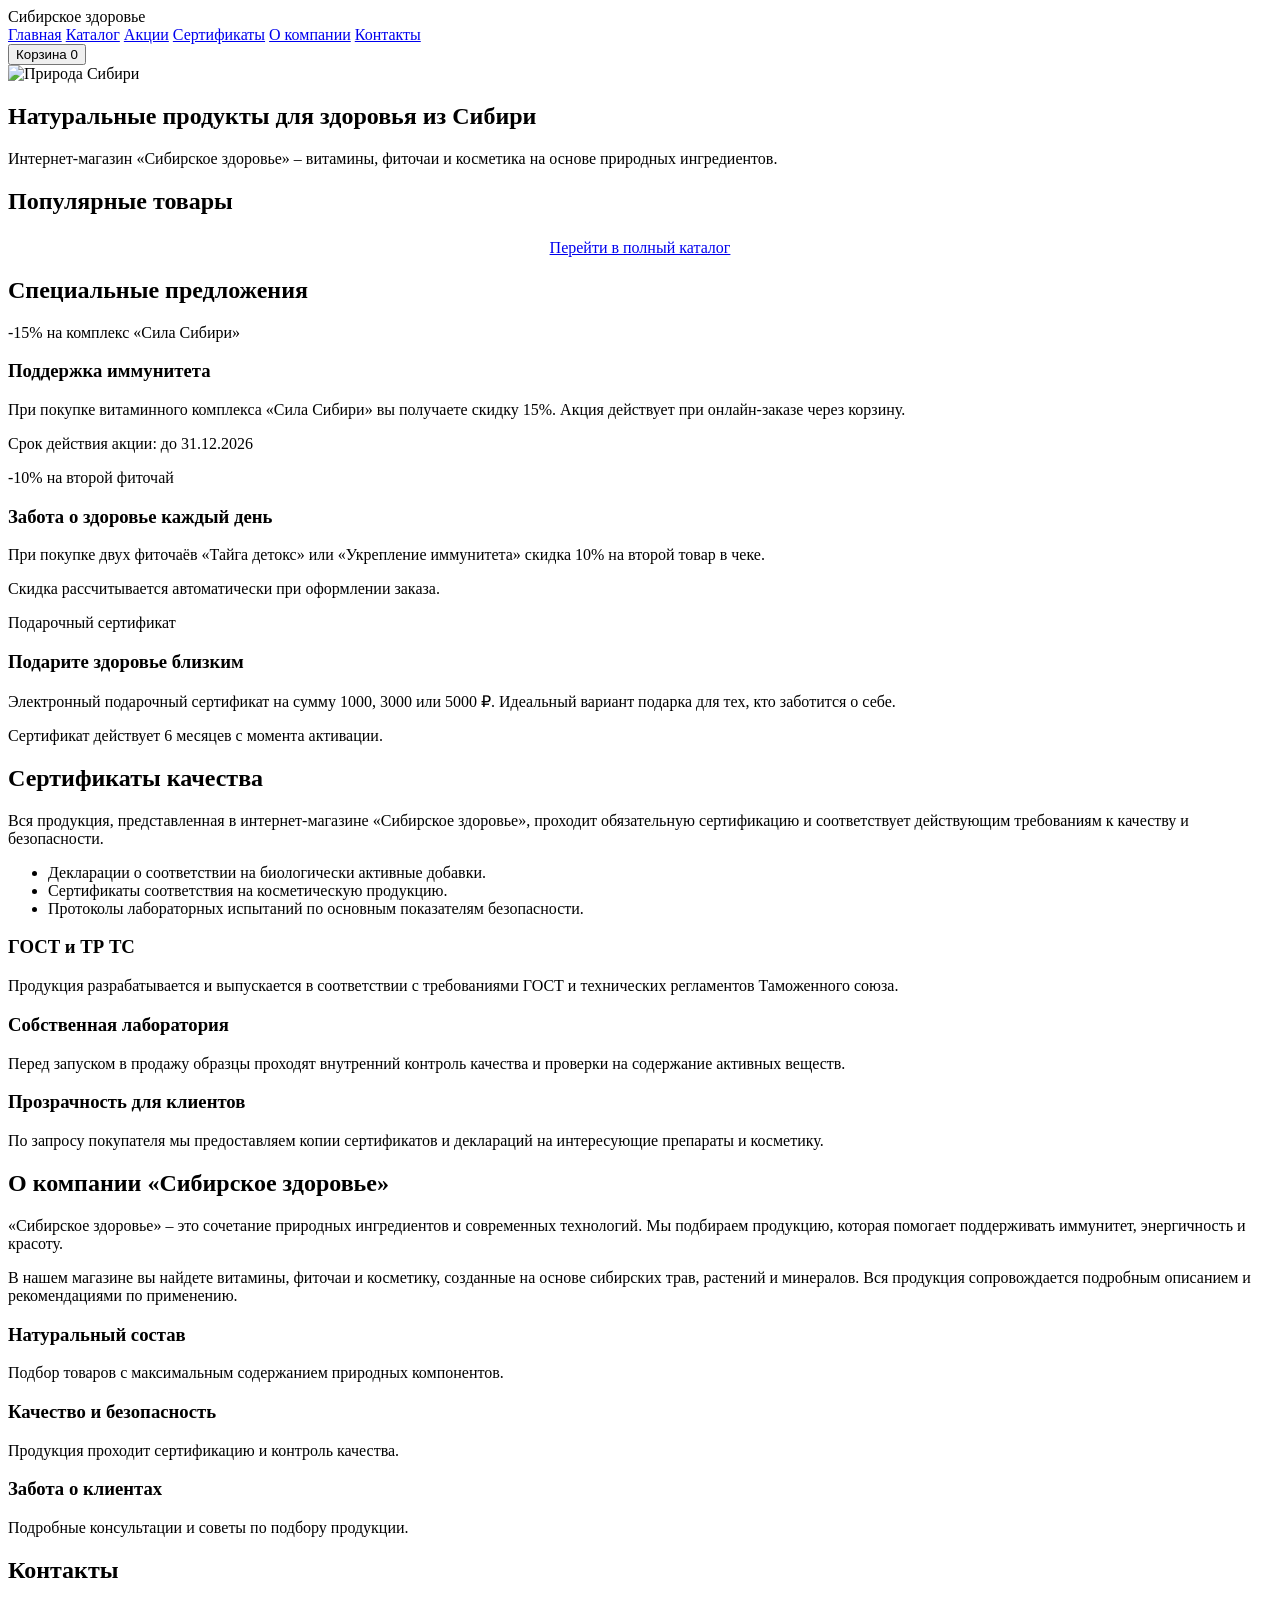
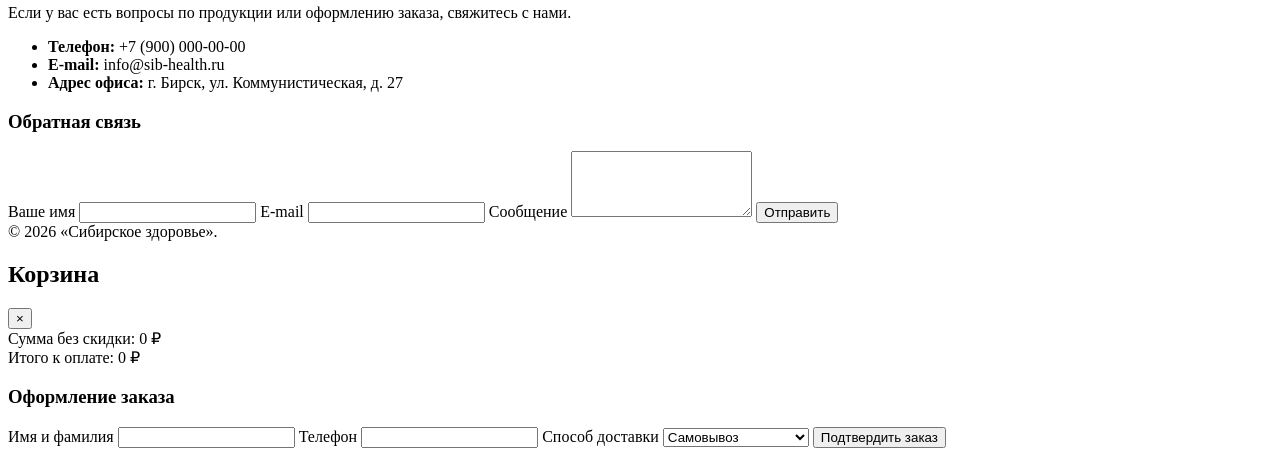
==== index.html @ b5fc3dd3 "Create index.html" ====
<!DOCTYPE html>
<html lang="ru">
<head>
  <meta charset="UTF-8" />
  <meta name="viewport" content="width=device-width, initial-scale=1.0" />
  <title>Сибирское здоровье – интернет‑магазин</title>
  <link rel="stylesheet" href="styles.css" />
</head>

<body>
  <header class="header">
    <div class="container header__inner">
      <div class="logo">
        <span class="logo__accent">Сибирское</span> здоровье
      </div>
      <nav class="nav">
        <a href="#hero" class="nav__link">Главная</a>
        <a href="catalog.html" class="nav__link">Каталог</a>
        <a href="#promos" class="nav__link">Акции</a>
        <a href="certificates.html" class="nav__link">Сертификаты</a>
        <a href="#about" class="nav__link">О компании</a>
        <a href="#contacts" class="nav__link">Контакты</a>
      </nav>
      <button class="cart-button" id="cartButton">
        Корзина
        <span class="cart-button__count" id="cartCount">0</span>
      </button>
    </div>
  </header>

  <main>
    <section class="hero" id="hero">
  <div class="container">
    <div class="hero__banner" aria-hidden="true">
      <img src="img/banner.jpg" alt="Природа Сибири" class="hero__banner-img">
    </div>
    
    <div class="hero__inner">
      <div class="hero__content">
        <h1>Натуральные продукты для здоровья из Сибири</h1>
        <p>
          Интернет‑магазин «Сибирское здоровье» – витамины, фиточаи и косметика на основе природных ингредиентов.
        </p>
      </div>
    </div>
  </div>
</section>

    <section class="catalog" id="catalog">
    <div class="container">
        <div class="section-header">
            <h2>Популярные товары</h2>
        </div>
        <div id="productList" class="catalog__grid">
        </div>
        <div style="text-align: center; margin-top: 24px;">
            <a href="catalog.html" class="btn btn--primary">Перейти в полный каталог</a>
        </div>
    </div>
</section>

    <section class="promos" id="promos">
      <div class="container">
        <div class="section-header">
          <h2>Специальные предложения</h2>
        </div>
        <div class="promos__grid">
          <article class="promo-card" data-promo="immunity">
            <div class="promo-card__label">-15% на комплекс «Сила Сибири»</div>
            <h3 class="promo-card__title">Поддержка иммунитета</h3>
            <p class="promo-card__text">
              При покупке витаминного комплекса «Сила Сибири» вы получаете скидку 15%.
              Акция действует при онлайн‑заказе через корзину.
            </p>
            <p class="promo-card__note">Срок действия акции: до 31.12.2026</p>
          </article>

          <article class="promo-card" data-promo="tea">
            <div class="promo-card__label">-10% на второй фиточай</div>
            <h3 class="promo-card__title">Забота о здоровье каждый день</h3>
            <p class="promo-card__text">
              При покупке двух фиточаёв «Тайга детокс» или «Укрепление иммунитета»
              скидка 10% на второй товар в чеке.
            </p>
            <p class="promo-card__note">Скидка рассчитывается автоматически при оформлении заказа.</p>
          </article>

          <article class="promo-card promo-card--accent" data-promo="gift">
            <div class="promo-card__label">Подарочный сертификат</div>
            <h3 class="promo-card__title">Подарите здоровье близким</h3>
            <p class="promo-card__text">
              Электронный подарочный сертификат на сумму 1000, 3000 или 5000 ₽.
              Идеальный вариант подарка для тех, кто заботится о себе.
            </p>
            <p class="promo-card__note">Сертификат действует 6 месяцев с момента активации.</p>
          </article>
        </div>
      </div>
    </section>

    <section class="certificates" id="certificates">
      <div class="container certificates__inner">
        <div>
          <h2>Сертификаты качества</h2>
          <p>
            Вся продукция, представленная в интернет‑магазине «Сибирское здоровье», проходит обязательную
            сертификацию и соответствует действующим требованиям к качеству и безопасности.
          </p>
          <ul class="certificates__list">
            <li>Декларации о соответствии на биологически активные добавки.</li>
            <li>Сертификаты соответствия на косметическую продукцию.</li>
            <li>Протоколы лабораторных испытаний по основным показателям безопасности.</li>
          </ul>
        </div>
        <div class="certificates__cards">
          <article class="certificate-card" data-certificate="gost">
            <h3>ГОСТ и ТР ТС</h3>
            <p>
              Продукция разрабатывается и выпускается в соответствии с требованиями ГОСТ
              и технических регламентов Таможенного союза.
            </p>
          </article>
          <article class="certificate-card" data-certificate="lab">
            <h3>Собственная лаборатория</h3>
            <p>
              Перед запуском в продажу образцы проходят внутренний контроль качества и проверки
              на содержание активных веществ.
            </p>
          </article>
          <article class="certificate-card" data-certificate="client">
            <h3>Прозрачность для клиентов</h3>
            <p>
              По запросу покупателя мы предоставляем копии сертификатов и деклараций
              на интересующие препараты и косметику.
            </p>
          </article>
        </div>
      </div>
    </section>

    <section class="about" id="about">
      <div class="container about__inner">
        <div class="about__text">
          <h2>О компании «Сибирское здоровье»</h2>
          <p>
            «Сибирское здоровье» – это сочетание природных ингредиентов и современных технологий.
            Мы подбираем продукцию, которая помогает поддерживать иммунитет, энергичность и красоту.
          </p>
          <p>
            В нашем магазине вы найдете витамины, фиточаи и косметику, созданные на основе сибирских трав,
            растений и минералов. Вся продукция сопровождается подробным описанием и рекомендациями по применению.
          </p>
        </div>
        <div class="about__highlights">
          <div class="highlight-card">
            <h3>Натуральный состав</h3>
            <p>Подбор товаров с максимальным содержанием природных компонентов.</p>
          </div>
          <div class="highlight-card">
            <h3>Качество и безопасность</h3>
            <p>Продукция проходит сертификацию и контроль качества.</p>
          </div>
          <div class="highlight-card">
            <h3>Забота о клиентах</h3>
            <p>Подробные консультации и советы по подбору продукции.</p>
          </div>
        </div>
      </div>
    </section>

    <section class="contacts" id="contacts">
      <div class="container contacts__inner">
        <div>
          <h2>Контакты</h2>
          <p>Если у вас есть вопросы по продукции или оформлению заказа, свяжитесь с нами.</p>
          <ul class="contacts__list">
            <li><strong>Телефон:</strong> +7 (900) 000‑00‑00</li>
            <li><strong>E‑mail:</strong> info@sib-health.ru</li>
            <li><strong>Адрес офиса:</strong> г. Бирск, ул. Коммунистическая, д. 27</li>
          </ul>
        </div>

        <form class="form" id="feedbackForm">
          <h3>Обратная связь</h3>
          <label class="form__field">
            <span>Ваше имя</span>
            <input type="text" name="name" class="input" required />
          </label>
          <label class="form__field">
            <span>E‑mail</span>
            <input type="email" name="email" class="input" required />
          </label>
          <label class="form__field">
            <span>Сообщение</span>
            <textarea name="message" class="textarea" rows="4" required></textarea>
          </label>
          <button type="submit" class="btn btn--secondary">Отправить</button>
          <p class="form__success" id="feedbackSuccess" hidden>
            Спасибо! Ваше сообщение отправлено.
          </p>
        </form>
      </div>
    </section>
  </main>

  <footer class="footer">
    <div class="container footer__inner">
      <span>© 2026 «Сибирское здоровье».</span>
    </div>
  </footer>

  <div class="cart" id="cartPanel" aria-hidden="true">
    <div class="cart__overlay" id="cartOverlay"></div>
    <div class="cart__content">
      <div class="cart__header">
        <h2>Корзина</h2>
        <button class="cart__close" id="cartClose" aria-label="Закрыть корзину">×</button>
      </div>
      <div class="cart__items" id="cartItems">
        <!-- Товары в корзине -->
      </div>
      <div class="cart__summary">
        <div class="cart__row">
          <span>Сумма без скидки:</span>
          <span id="cartSubtotal">0 ₽</span>
        </div>
        <div class="cart__row cart__row--discount" id="cartDiscountRow" hidden>
          <span>Скидка по акциям:</span>
          <span id="cartDiscount">‑0 ₽</span>
        </div>
        <div class="cart__row cart__row--total">
          <span>Итого к оплате:</span>
          <span id="cartTotal">0 ₽</span>
        </div>
        <form class="form cart__form" id="orderForm">
          <h3>Оформление заказа</h3>
          <label class="form__field">
            <span>Имя и фамилия</span>
            <input type="text" name="fullname" class="input" required />
          </label>
          <label class="form__field">
            <span>Телефон</span>
            <input type="tel" name="phone" class="input" required />
          </label>
          <label class="form__field">
            <span>Способ доставки</span>
            <select name="delivery" class="select" required>
              <option value="pickup">Самовывоз</option>
              <option value="courier">Курьер по городу</option>
              <option value="post">Доставка по России</option>
            </select>
          </label>
          <button type="submit" class="btn btn--primary btn--full">Подтвердить заказ</button>
          <p class="form__success" id="orderSuccess" hidden>
            Заказ успешно оформлен. Спасибо!
          </p>
        </form>
      </div>
    </div>
  </div>

  <script src="script.js"></script>
</body>
</html>
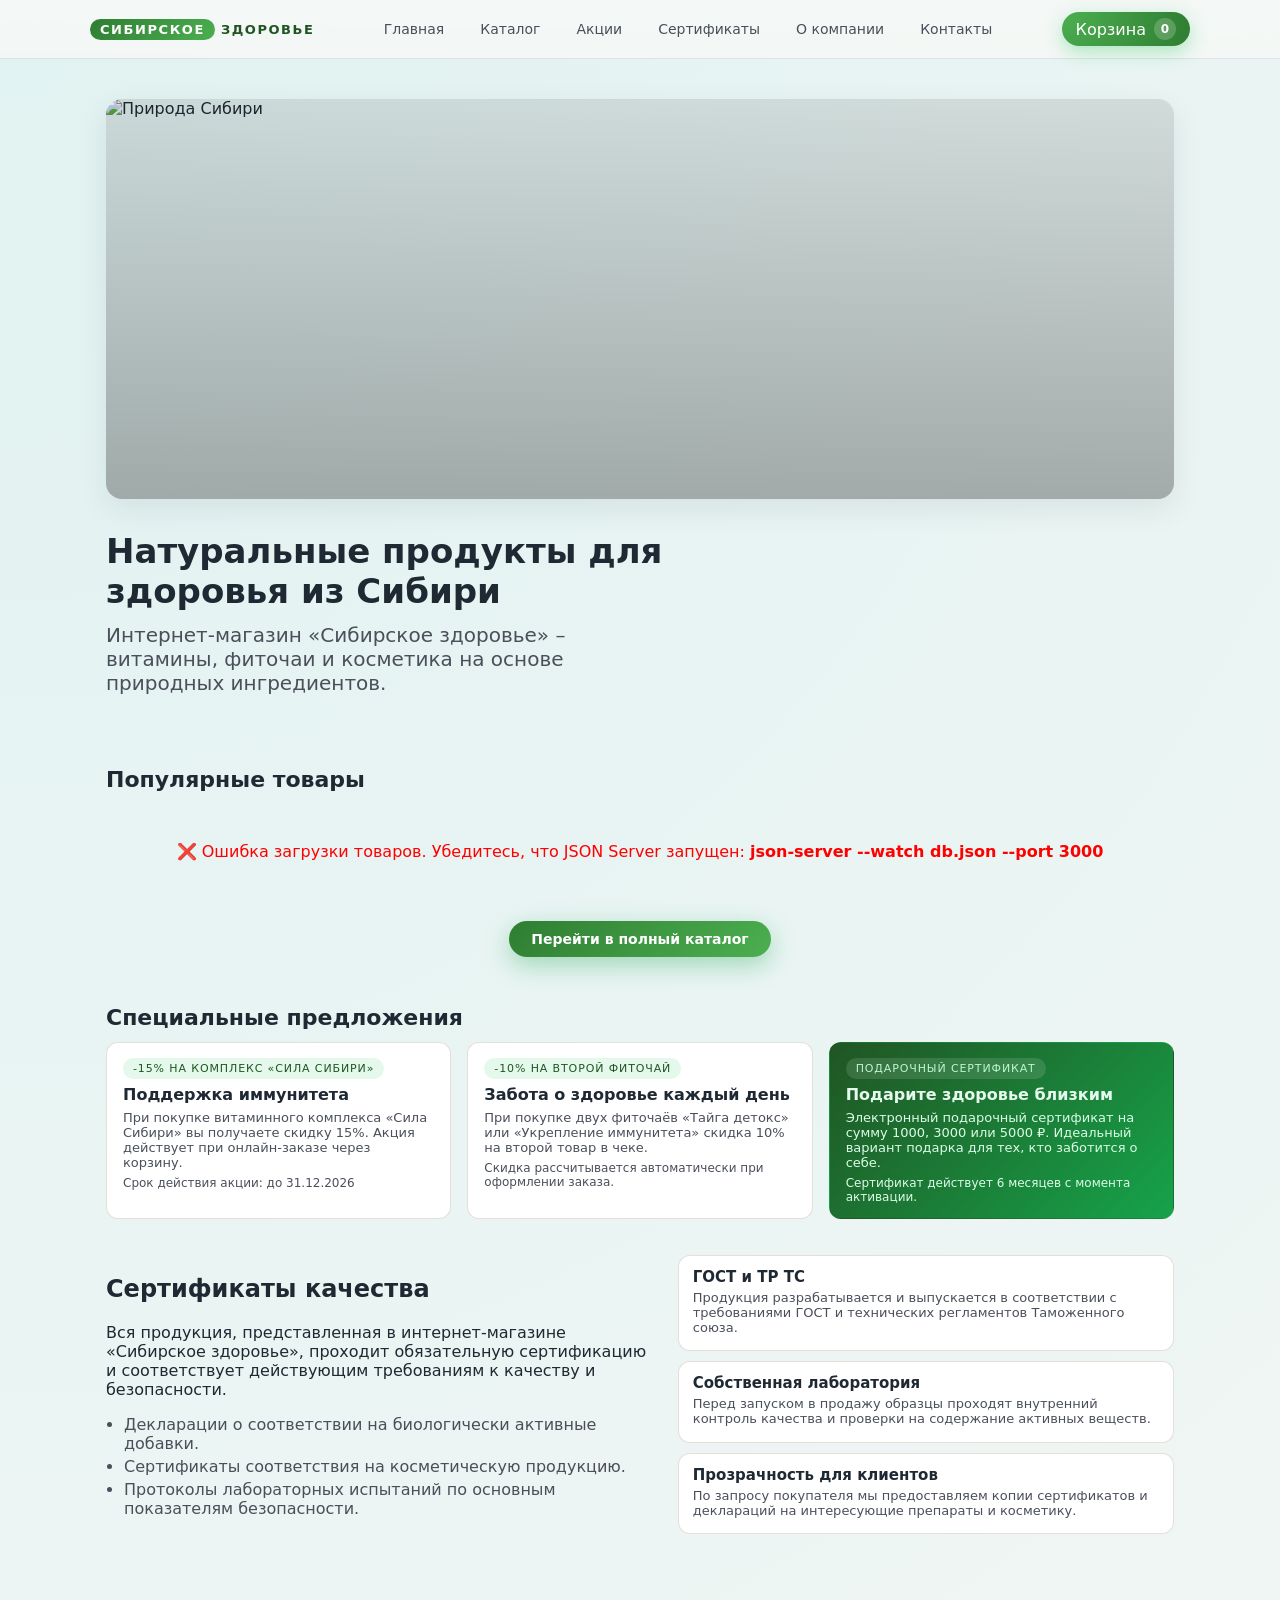
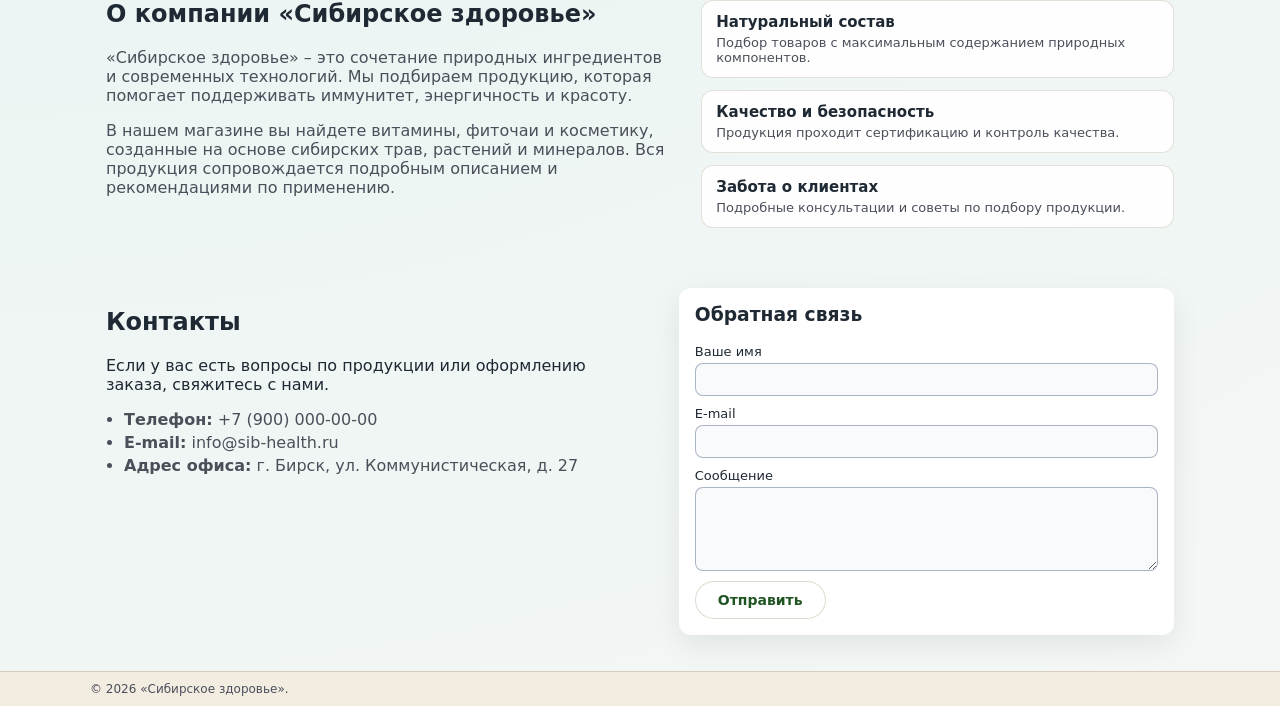
==== commit 9ed342b0: "Add files via upload" ====
--- a/index.html
+++ b/index.html
@@ -1,264 +1,264 @@
-<!DOCTYPE html>
-<html lang="ru">
-<head>
-  <meta charset="UTF-8" />
-  <meta name="viewport" content="width=device-width, initial-scale=1.0" />
-  <title>Сибирское здоровье – интернет‑магазин</title>
-  <link rel="stylesheet" href="styles.css" />
-</head>
-
-<body>
-  <header class="header">
-    <div class="container header__inner">
-      <div class="logo">
-        <span class="logo__accent">Сибирское</span> здоровье
-      </div>
-      <nav class="nav">
-        <a href="#hero" class="nav__link">Главная</a>
-        <a href="catalog.html" class="nav__link">Каталог</a>
-        <a href="#promos" class="nav__link">Акции</a>
-        <a href="certificates.html" class="nav__link">Сертификаты</a>
-        <a href="#about" class="nav__link">О компании</a>
-        <a href="#contacts" class="nav__link">Контакты</a>
-      </nav>
-      <button class="cart-button" id="cartButton">
-        Корзина
-        <span class="cart-button__count" id="cartCount">0</span>
-      </button>
-    </div>
-  </header>
-
-  <main>
-    <section class="hero" id="hero">
-  <div class="container">
-    <div class="hero__banner" aria-hidden="true">
-      <img src="img/banner.jpg" alt="Природа Сибири" class="hero__banner-img">
-    </div>
-    
-    <div class="hero__inner">
-      <div class="hero__content">
-        <h1>Натуральные продукты для здоровья из Сибири</h1>
-        <p>
-          Интернет‑магазин «Сибирское здоровье» – витамины, фиточаи и косметика на основе природных ингредиентов.
-        </p>
-      </div>
-    </div>
-  </div>
-</section>
-
-    <section class="catalog" id="catalog">
-    <div class="container">
-        <div class="section-header">
-            <h2>Популярные товары</h2>
-        </div>
-        <div id="productList" class="catalog__grid">
-        </div>
-        <div style="text-align: center; margin-top: 24px;">
-            <a href="catalog.html" class="btn btn--primary">Перейти в полный каталог</a>
-        </div>
-    </div>
-</section>
-
-    <section class="promos" id="promos">
-      <div class="container">
-        <div class="section-header">
-          <h2>Специальные предложения</h2>
-        </div>
-        <div class="promos__grid">
-          <article class="promo-card" data-promo="immunity">
-            <div class="promo-card__label">-15% на комплекс «Сила Сибири»</div>
-            <h3 class="promo-card__title">Поддержка иммунитета</h3>
-            <p class="promo-card__text">
-              При покупке витаминного комплекса «Сила Сибири» вы получаете скидку 15%.
-              Акция действует при онлайн‑заказе через корзину.
-            </p>
-            <p class="promo-card__note">Срок действия акции: до 31.12.2026</p>
-          </article>
-
-          <article class="promo-card" data-promo="tea">
-            <div class="promo-card__label">-10% на второй фиточай</div>
-            <h3 class="promo-card__title">Забота о здоровье каждый день</h3>
-            <p class="promo-card__text">
-              При покупке двух фиточаёв «Тайга детокс» или «Укрепление иммунитета»
-              скидка 10% на второй товар в чеке.
-            </p>
-            <p class="promo-card__note">Скидка рассчитывается автоматически при оформлении заказа.</p>
-          </article>
-
-          <article class="promo-card promo-card--accent" data-promo="gift">
-            <div class="promo-card__label">Подарочный сертификат</div>
-            <h3 class="promo-card__title">Подарите здоровье близким</h3>
-            <p class="promo-card__text">
-              Электронный подарочный сертификат на сумму 1000, 3000 или 5000 ₽.
-              Идеальный вариант подарка для тех, кто заботится о себе.
-            </p>
-            <p class="promo-card__note">Сертификат действует 6 месяцев с момента активации.</p>
-          </article>
-        </div>
-      </div>
-    </section>
-
-    <section class="certificates" id="certificates">
-      <div class="container certificates__inner">
-        <div>
-          <h2>Сертификаты качества</h2>
-          <p>
-            Вся продукция, представленная в интернет‑магазине «Сибирское здоровье», проходит обязательную
-            сертификацию и соответствует действующим требованиям к качеству и безопасности.
-          </p>
-          <ul class="certificates__list">
-            <li>Декларации о соответствии на биологически активные добавки.</li>
-            <li>Сертификаты соответствия на косметическую продукцию.</li>
-            <li>Протоколы лабораторных испытаний по основным показателям безопасности.</li>
-          </ul>
-        </div>
-        <div class="certificates__cards">
-          <article class="certificate-card" data-certificate="gost">
-            <h3>ГОСТ и ТР ТС</h3>
-            <p>
-              Продукция разрабатывается и выпускается в соответствии с требованиями ГОСТ
-              и технических регламентов Таможенного союза.
-            </p>
-          </article>
-          <article class="certificate-card" data-certificate="lab">
-            <h3>Собственная лаборатория</h3>
-            <p>
-              Перед запуском в продажу образцы проходят внутренний контроль качества и проверки
-              на содержание активных веществ.
-            </p>
-          </article>
-          <article class="certificate-card" data-certificate="client">
-            <h3>Прозрачность для клиентов</h3>
-            <p>
-              По запросу покупателя мы предоставляем копии сертификатов и деклараций
-              на интересующие препараты и косметику.
-            </p>
-          </article>
-        </div>
-      </div>
-    </section>
-
-    <section class="about" id="about">
-      <div class="container about__inner">
-        <div class="about__text">
-          <h2>О компании «Сибирское здоровье»</h2>
-          <p>
-            «Сибирское здоровье» – это сочетание природных ингредиентов и современных технологий.
-            Мы подбираем продукцию, которая помогает поддерживать иммунитет, энергичность и красоту.
-          </p>
-          <p>
-            В нашем магазине вы найдете витамины, фиточаи и косметику, созданные на основе сибирских трав,
-            растений и минералов. Вся продукция сопровождается подробным описанием и рекомендациями по применению.
-          </p>
-        </div>
-        <div class="about__highlights">
-          <div class="highlight-card">
-            <h3>Натуральный состав</h3>
-            <p>Подбор товаров с максимальным содержанием природных компонентов.</p>
-          </div>
-          <div class="highlight-card">
-            <h3>Качество и безопасность</h3>
-            <p>Продукция проходит сертификацию и контроль качества.</p>
-          </div>
-          <div class="highlight-card">
-            <h3>Забота о клиентах</h3>
-            <p>Подробные консультации и советы по подбору продукции.</p>
-          </div>
-        </div>
-      </div>
-    </section>
-
-    <section class="contacts" id="contacts">
-      <div class="container contacts__inner">
-        <div>
-          <h2>Контакты</h2>
-          <p>Если у вас есть вопросы по продукции или оформлению заказа, свяжитесь с нами.</p>
-          <ul class="contacts__list">
-            <li><strong>Телефон:</strong> +7 (900) 000‑00‑00</li>
-            <li><strong>E‑mail:</strong> info@sib-health.ru</li>
-            <li><strong>Адрес офиса:</strong> г. Бирск, ул. Коммунистическая, д. 27</li>
-          </ul>
-        </div>
-
-        <form class="form" id="feedbackForm">
-          <h3>Обратная связь</h3>
-          <label class="form__field">
-            <span>Ваше имя</span>
-            <input type="text" name="name" class="input" required />
-          </label>
-          <label class="form__field">
-            <span>E‑mail</span>
-            <input type="email" name="email" class="input" required />
-          </label>
-          <label class="form__field">
-            <span>Сообщение</span>
-            <textarea name="message" class="textarea" rows="4" required></textarea>
-          </label>
-          <button type="submit" class="btn btn--secondary">Отправить</button>
-          <p class="form__success" id="feedbackSuccess" hidden>
-            Спасибо! Ваше сообщение отправлено.
-          </p>
-        </form>
-      </div>
-    </section>
-  </main>
-
-  <footer class="footer">
-    <div class="container footer__inner">
-      <span>© 2026 «Сибирское здоровье».</span>
-    </div>
-  </footer>
-
-  <div class="cart" id="cartPanel" aria-hidden="true">
-    <div class="cart__overlay" id="cartOverlay"></div>
-    <div class="cart__content">
-      <div class="cart__header">
-        <h2>Корзина</h2>
-        <button class="cart__close" id="cartClose" aria-label="Закрыть корзину">×</button>
-      </div>
-      <div class="cart__items" id="cartItems">
-        <!-- Товары в корзине -->
-      </div>
-      <div class="cart__summary">
-        <div class="cart__row">
-          <span>Сумма без скидки:</span>
-          <span id="cartSubtotal">0 ₽</span>
-        </div>
-        <div class="cart__row cart__row--discount" id="cartDiscountRow" hidden>
-          <span>Скидка по акциям:</span>
-          <span id="cartDiscount">‑0 ₽</span>
-        </div>
-        <div class="cart__row cart__row--total">
-          <span>Итого к оплате:</span>
-          <span id="cartTotal">0 ₽</span>
-        </div>
-        <form class="form cart__form" id="orderForm">
-          <h3>Оформление заказа</h3>
-          <label class="form__field">
-            <span>Имя и фамилия</span>
-            <input type="text" name="fullname" class="input" required />
-          </label>
-          <label class="form__field">
-            <span>Телефон</span>
-            <input type="tel" name="phone" class="input" required />
-          </label>
-          <label class="form__field">
-            <span>Способ доставки</span>
-            <select name="delivery" class="select" required>
-              <option value="pickup">Самовывоз</option>
-              <option value="courier">Курьер по городу</option>
-              <option value="post">Доставка по России</option>
-            </select>
-          </label>
-          <button type="submit" class="btn btn--primary btn--full">Подтвердить заказ</button>
-          <p class="form__success" id="orderSuccess" hidden>
-            Заказ успешно оформлен. Спасибо!
-          </p>
-        </form>
-      </div>
-    </div>
-  </div>
-
-  <script src="script.js"></script>
-</body>
-</html>
+<!DOCTYPE html>
+<html lang="ru">
+<head>
+  <meta charset="UTF-8" />
+  <meta name="viewport" content="width=device-width, initial-scale=1.0" />
+  <title>Сибирское здоровье – интернет‑магазин</title>
+  <link rel="stylesheet" href="styles.css" />
+</head>
+
+<body>
+  <header class="header">
+    <div class="container header__inner">
+      <div class="logo">
+        <span class="logo__accent">Сибирское</span> здоровье
+      </div>
+      <nav class="nav">
+        <a href="#hero" class="nav__link">Главная</a>
+        <a href="catalog.html" class="nav__link">Каталог</a>
+        <a href="#promos" class="nav__link">Акции</a>
+        <a href="certificates.html" class="nav__link">Сертификаты</a>
+        <a href="#about" class="nav__link">О компании</a>
+        <a href="#contacts" class="nav__link">Контакты</a>
+      </nav>
+      <button class="cart-button" id="cartButton">
+        Корзина
+        <span class="cart-button__count" id="cartCount">0</span>
+      </button>
+    </div>
+  </header>
+
+  <main>
+    <section class="hero" id="hero">
+  <div class="container">
+    <div class="hero__banner" aria-hidden="true">
+      <img src="img/banner.jpg" alt="Природа Сибири" class="hero__banner-img">
+    </div>
+    
+    <div class="hero__inner">
+      <div class="hero__content">
+        <h1>Натуральные продукты для здоровья из Сибири</h1>
+        <p>
+          Интернет‑магазин «Сибирское здоровье» – витамины, фиточаи и косметика на основе природных ингредиентов.
+        </p>
+      </div>
+    </div>
+  </div>
+</section>
+
+    <section class="catalog" id="catalog">
+    <div class="container">
+        <div class="section-header">
+            <h2>Популярные товары</h2>
+        </div>
+        <div id="productList" class="catalog__grid">
+        </div>
+        <div style="text-align: center; margin-top: 24px;">
+            <a href="catalog.html" class="btn btn--primary">Перейти в полный каталог</a>
+        </div>
+    </div>
+</section>
+
+    <section class="promos" id="promos">
+      <div class="container">
+        <div class="section-header">
+          <h2>Специальные предложения</h2>
+        </div>
+        <div class="promos__grid">
+          <article class="promo-card" data-promo="immunity">
+            <div class="promo-card__label">-15% на комплекс «Сила Сибири»</div>
+            <h3 class="promo-card__title">Поддержка иммунитета</h3>
+            <p class="promo-card__text">
+              При покупке витаминного комплекса «Сила Сибири» вы получаете скидку 15%.
+              Акция действует при онлайн‑заказе через корзину.
+            </p>
+            <p class="promo-card__note">Срок действия акции: до 31.12.2026</p>
+          </article>
+
+          <article class="promo-card" data-promo="tea">
+            <div class="promo-card__label">-10% на второй фиточай</div>
+            <h3 class="promo-card__title">Забота о здоровье каждый день</h3>
+            <p class="promo-card__text">
+              При покупке двух фиточаёв «Тайга детокс» или «Укрепление иммунитета»
+              скидка 10% на второй товар в чеке.
+            </p>
+            <p class="promo-card__note">Скидка рассчитывается автоматически при оформлении заказа.</p>
+          </article>
+
+          <article class="promo-card promo-card--accent" data-promo="gift">
+            <div class="promo-card__label">Подарочный сертификат</div>
+            <h3 class="promo-card__title">Подарите здоровье близким</h3>
+            <p class="promo-card__text">
+              Электронный подарочный сертификат на сумму 1000, 3000 или 5000 ₽.
+              Идеальный вариант подарка для тех, кто заботится о себе.
+            </p>
+            <p class="promo-card__note">Сертификат действует 6 месяцев с момента активации.</p>
+          </article>
+        </div>
+      </div>
+    </section>
+
+    <section class="certificates" id="certificates">
+      <div class="container certificates__inner">
+        <div>
+          <h2>Сертификаты качества</h2>
+          <p>
+            Вся продукция, представленная в интернет‑магазине «Сибирское здоровье», проходит обязательную
+            сертификацию и соответствует действующим требованиям к качеству и безопасности.
+          </p>
+          <ul class="certificates__list">
+            <li>Декларации о соответствии на биологически активные добавки.</li>
+            <li>Сертификаты соответствия на косметическую продукцию.</li>
+            <li>Протоколы лабораторных испытаний по основным показателям безопасности.</li>
+          </ul>
+        </div>
+        <div class="certificates__cards">
+          <article class="certificate-card" data-certificate="gost">
+            <h3>ГОСТ и ТР ТС</h3>
+            <p>
+              Продукция разрабатывается и выпускается в соответствии с требованиями ГОСТ
+              и технических регламентов Таможенного союза.
+            </p>
+          </article>
+          <article class="certificate-card" data-certificate="lab">
+            <h3>Собственная лаборатория</h3>
+            <p>
+              Перед запуском в продажу образцы проходят внутренний контроль качества и проверки
+              на содержание активных веществ.
+            </p>
+          </article>
+          <article class="certificate-card" data-certificate="client">
+            <h3>Прозрачность для клиентов</h3>
+            <p>
+              По запросу покупателя мы предоставляем копии сертификатов и деклараций
+              на интересующие препараты и косметику.
+            </p>
+          </article>
+        </div>
+      </div>
+    </section>
+
+    <section class="about" id="about">
+      <div class="container about__inner">
+        <div class="about__text">
+          <h2>О компании «Сибирское здоровье»</h2>
+          <p>
+            «Сибирское здоровье» – это сочетание природных ингредиентов и современных технологий.
+            Мы подбираем продукцию, которая помогает поддерживать иммунитет, энергичность и красоту.
+          </p>
+          <p>
+            В нашем магазине вы найдете витамины, фиточаи и косметику, созданные на основе сибирских трав,
+            растений и минералов. Вся продукция сопровождается подробным описанием и рекомендациями по применению.
+          </p>
+        </div>
+        <div class="about__highlights">
+          <div class="highlight-card">
+            <h3>Натуральный состав</h3>
+            <p>Подбор товаров с максимальным содержанием природных компонентов.</p>
+          </div>
+          <div class="highlight-card">
+            <h3>Качество и безопасность</h3>
+            <p>Продукция проходит сертификацию и контроль качества.</p>
+          </div>
+          <div class="highlight-card">
+            <h3>Забота о клиентах</h3>
+            <p>Подробные консультации и советы по подбору продукции.</p>
+          </div>
+        </div>
+      </div>
+    </section>
+
+    <section class="contacts" id="contacts">
+      <div class="container contacts__inner">
+        <div>
+          <h2>Контакты</h2>
+          <p>Если у вас есть вопросы по продукции или оформлению заказа, свяжитесь с нами.</p>
+          <ul class="contacts__list">
+            <li><strong>Телефон:</strong> +7 (900) 000‑00‑00</li>
+            <li><strong>E‑mail:</strong> info@sib-health.ru</li>
+            <li><strong>Адрес офиса:</strong> г. Бирск, ул. Коммунистическая, д. 27</li>
+          </ul>
+        </div>
+
+        <form class="form" id="feedbackForm">
+          <h3>Обратная связь</h3>
+          <label class="form__field">
+            <span>Ваше имя</span>
+            <input type="text" name="name" class="input" required />
+          </label>
+          <label class="form__field">
+            <span>E‑mail</span>
+            <input type="email" name="email" class="input" required />
+          </label>
+          <label class="form__field">
+            <span>Сообщение</span>
+            <textarea name="message" class="textarea" rows="4" required></textarea>
+          </label>
+          <button type="submit" class="btn btn--secondary">Отправить</button>
+          <p class="form__success" id="feedbackSuccess" hidden>
+            Спасибо! Ваше сообщение отправлено.
+          </p>
+        </form>
+      </div>
+    </section>
+  </main>
+
+  <footer class="footer">
+    <div class="container footer__inner">
+      <span>© 2026 «Сибирское здоровье».</span>
+    </div>
+  </footer>
+
+  <div class="cart" id="cartPanel" aria-hidden="true">
+    <div class="cart__overlay" id="cartOverlay"></div>
+    <div class="cart__content">
+      <div class="cart__header">
+        <h2>Корзина</h2>
+        <button class="cart__close" id="cartClose" aria-label="Закрыть корзину">×</button>
+      </div>
+      <div class="cart__items" id="cartItems">
+        <!-- Товары в корзине -->
+      </div>
+      <div class="cart__summary">
+        <div class="cart__row">
+          <span>Сумма без скидки:</span>
+          <span id="cartSubtotal">0 ₽</span>
+        </div>
+        <div class="cart__row cart__row--discount" id="cartDiscountRow" hidden>
+          <span>Скидка по акциям:</span>
+          <span id="cartDiscount">‑0 ₽</span>
+        </div>
+        <div class="cart__row cart__row--total">
+          <span>Итого к оплате:</span>
+          <span id="cartTotal">0 ₽</span>
+        </div>
+        <form class="form cart__form" id="orderForm">
+          <h3>Оформление заказа</h3>
+          <label class="form__field">
+            <span>Имя и фамилия</span>
+            <input type="text" name="fullname" class="input" required />
+          </label>
+          <label class="form__field">
+            <span>Телефон</span>
+            <input type="tel" name="phone" class="input" required />
+          </label>
+          <label class="form__field">
+            <span>Способ доставки</span>
+            <select name="delivery" class="select" required>
+              <option value="pickup">Самовывоз</option>
+              <option value="courier">Курьер по городу</option>
+              <option value="post">Доставка по России</option>
+            </select>
+          </label>
+          <button type="submit" class="btn btn--primary btn--full">Подтвердить заказ</button>
+          <p class="form__success" id="orderSuccess" hidden>
+            Заказ успешно оформлен. Спасибо!
+          </p>
+        </form>
+      </div>
+    </div>
+  </div>
+
+  <script src="script.js"></script>
+</body>
+</html>
--- a/styles.css
+++ b/styles.css
@@ -0,0 +1,1029 @@
+:root {
+  --color-bg: #f4f7f5;
+  --color-surface: #ffffff;
+  --color-primary: #2f7d32;
+  --color-primary-light: #4caf50;
+  --color-primary-dark: #205523;
+  --color-accent: #f5b400;
+  --color-text: #1f2933;
+  --color-text-muted: #4a4f5a;
+  --shadow-soft: 0 10px 30px rgba(15, 23, 42, 0.08);
+  --radius-lg: 16px;
+  --radius-md: 12px;
+  --radius-sm: 8px;
+  --transition-fast: 0.2s ease;
+  --container-width: 1100px;
+}
+
+*,
+*::before,
+*::after {
+  box-sizing: border-box;
+}
+
+html,
+body {
+  margin: 0;
+  padding: 0;
+  font-family: system-ui, -apple-system, BlinkMacSystemFont, "Segoe UI", sans-serif;
+  color: var(--color-text);
+  background: radial-gradient(circle at top left, #e0f2f1, #f4f7f5);
+}
+
+body {
+  min-height: 100vh;
+}
+
+img {
+  max-width: 100%;
+  display: block;
+}
+
+a {
+  color: inherit;
+  text-decoration: none;
+}
+
+button {
+  font: inherit;
+}
+
+.container {
+  max-width: var(--container-width);
+  margin: 0 auto;
+  padding: 0 16px;
+}
+
+.header {
+  position: sticky;
+  top: 0;
+  z-index: 20;
+  backdrop-filter: blur(16px);
+  background: linear-gradient(
+    to bottom,
+    rgba(244, 247, 245, 0.96),
+    rgba(244, 247, 245, 0.9)
+  );
+  border-bottom: 1px solid rgba(148, 163, 184, 0.25);
+}
+
+.header__inner {
+  display: flex;
+  align-items: center;
+  justify-content: space-between;
+  padding: 12px 0;
+  gap: 16px;
+}
+
+.logo {
+  font-weight: 700;
+  letter-spacing: 0.12em;
+  text-transform: uppercase;
+  font-size: 13px;
+  color: var(--color-primary-dark);
+  display: flex;
+  align-items: center;
+  gap: 6px;
+}
+
+.logo__accent {
+  padding: 3px 10px;
+  border-radius: 999px;
+  background: linear-gradient(135deg, var(--color-primary), var(--color-primary-light));
+  color: #ffffff;
+}
+
+.nav {
+  display: flex;
+  align-items: center;
+  gap: 16px;
+}
+
+.nav__link {
+  font-size: 14px;
+  padding: 6px 10px;
+  border-radius: 999px;
+  color: var(--color-text-muted);
+  font-weight: 500;
+  transition: color var(--transition-fast), background-color var(--transition-fast),
+    transform var(--transition-fast);
+}
+
+.nav__link:hover {
+  background-color: rgba(200, 155, 60, 0.08);
+  color: var(--color-primary-dark);
+  transform: translateY(-1px);
+}
+
+.cart-button {
+  display: inline-flex;
+  align-items: center;
+  gap: 8px;
+  padding: 6px 14px;
+  border-radius: 999px;
+  border: none;
+  cursor: pointer;
+  background: radial-gradient(circle at top left, var(--color-primary-light), var(--color-primary));
+  color: #ffffff;
+  box-shadow: 0 6px 18px rgba(34, 197, 94, 0.35);
+  transition: transform var(--transition-fast), box-shadow var(--transition-fast),
+    background var(--transition-fast);
+}
+
+.cart-button:hover {
+  transform: translateY(-1px);
+  box-shadow: 0 10px 30px rgba(34, 197, 94, 0.4);
+}
+
+.cart-button__count {
+  min-width: 22px;
+  height: 22px;
+  border-radius: 999px;
+  background-color: rgba(255, 255, 255, 0.2);
+  display: inline-flex;
+  align-items: center;
+  justify-content: center;
+  font-size: 12px;
+  font-weight: 600;
+}
+
+.hero {
+  padding: 32px 0 40px;
+  margin-top: 8px;
+}
+
+.hero__inner {
+  display: grid;
+  grid-template-columns: minmax(0, 1.2fr) minmax(0, 1fr);
+  gap: 32px;
+  align-items: center;
+}
+
+.hero__content h1 {
+  font-size: clamp(26px, 4vw, 34px);
+  margin: 0 0 12px;
+}
+
+.hero__content p {
+  margin: 0 0 20px;
+  color: var(--color-text-muted);
+  max-width: 480px;
+  font-size: 20px;
+}
+
+.hero__image {
+  height: 260px;
+  border-radius: var(--radius-lg);
+  background-image: radial-gradient(circle at top left, #bbf7d0, #a5d6a7);
+  background-size: cover;
+  background-position: center;
+  box-shadow: var(--shadow-soft);
+  position: relative;
+  overflow: hidden;
+}
+
+.hero__image::after {
+  content: "Сила сибирской природы";
+  position: absolute;
+  left: 16px;
+  bottom: 16px;
+  padding: 8px 12px;
+  border-radius: 999px;
+  background: rgba(34, 34, 34, 0.8);
+  color: #f3ece1;
+  font-size: 12px;
+}
+
+.hero__banner {
+  margin-bottom: 32px;
+  border-radius: var(--radius-lg);
+  overflow: hidden;
+  box-shadow: var(--shadow-soft);
+  height: 400px;
+  position: relative;
+}
+
+.hero__banner-img {
+  width: 100%;
+  height: 100%;
+  object-fit: cover;
+  object-position: center;
+}
+
+/* Затемнение баннера (опционально) */
+.hero__banner::after {
+  content: "";
+  position: absolute;
+  inset: 0;
+  background: linear-gradient(to bottom, rgba(0, 0, 0, 0.1), rgba(0, 0, 0, 0.3));
+  pointer-events: none;
+}
+
+/* Адаптивность */
+@media (max-width: 720px) {
+  .hero__banner {
+    height: 250px;
+    margin-bottom: 24px;
+  }
+}
+
+@media (max-width: 480px) {
+  .hero__banner {
+    height: 200px;
+  }
+}
+
+.btn {
+  display: inline-flex;
+  align-items: center;
+  justify-content: center;
+  border-radius: 999px;
+  padding: 10px 22px;
+  border: none;
+  cursor: pointer;
+  font-weight: 600;
+  font-size: 14px;
+  transition: transform var(--transition-fast), box-shadow var(--transition-fast),
+    background var(--transition-fast), color var(--transition-fast);
+}
+
+.btn--primary {
+  background: linear-gradient(135deg, var(--color-primary), var(--color-primary-light));
+  color: #ffffff;
+  box-shadow: 0 8px 24px rgba(22, 163, 74, 0.35);
+}
+
+.btn--primary:hover {
+  transform: translateY(-1px);
+  box-shadow: 0 12px 30px rgba(22, 163, 74, 0.45);
+}
+
+.btn--secondary {
+  background-color: #fff;
+  color: var(--color-primary-dark);
+  border: 1px solid rgba(148, 133, 97, 0.3);
+}
+
+.btn--secondary:hover {
+  background-color: #f3ece1;
+}
+
+.btn--full {
+  width: 100%;
+}
+
+.section-header {
+  display: flex;
+  align-items: center;
+  justify-content: space-between;
+  gap: 16px;
+  margin-bottom: 12px;
+}
+
+.section-header h2 {
+  margin: 0;
+  font-size: 22px;
+}
+
+.catalog {
+  padding: 12px 0 32px;
+}
+
+.catalog__controls {
+  display: flex;
+  gap: 10px;
+  flex-wrap: wrap;
+}
+
+.catalog__grid {
+  margin-top: 14px;
+  display: grid;
+  grid-template-columns: repeat(auto-fit, minmax(220px, 1fr));
+  gap: 16px;
+}
+
+.promos {
+  padding: 16px 0 30px;
+}
+
+.promos__grid {
+  margin-top: 10px;
+  display: grid;
+  grid-template-columns: repeat(auto-fit, minmax(260px, 1fr));
+  gap: 16px;
+}
+
+.promo-card {
+  background-color: #ffffff;
+  border-radius: var(--radius-md);
+  border: 1px solid rgba(148, 133, 97, 0.25);
+  padding: 14px 16px;
+  cursor: pointer;
+  transition: transform var(--transition-fast), box-shadow var(--transition-fast),
+    border-color var(--transition-fast);
+}
+
+.promo-card:hover {
+  transform: translateY(-2px);
+  box-shadow: var(--shadow-soft);
+  border-color: rgba(148, 133, 97, 0.4);
+}
+
+.promo-card__label {
+  display: inline-flex;
+  padding: 4px 10px;
+  border-radius: 999px;
+  background-color: rgba(34, 197, 94, 0.12);
+  color: var(--color-primary-dark);
+  font-size: 11px;
+  text-transform: uppercase;
+  letter-spacing: 0.08em;
+  margin-bottom: 6px;
+}
+
+.promo-card__title {
+  margin: 0 0 6px;
+  font-size: 16px;
+}
+
+.promo-card__text {
+  margin: 0 0 6px;
+  font-size: 13px;
+  color: var(--color-text-muted);
+}
+
+.promo-card__note {
+  margin: 0;
+  font-size: 12px;
+  color: var(--color-text-muted);
+}
+
+.promo-card--accent {
+  background: linear-gradient(135deg, var(--color-primary-dark), #16a34a);
+  color: #e5f9ed;
+  border-color: transparent;
+}
+
+.promo-card--accent .promo-card__label {
+  background-color: rgba(255, 255, 255, 0.12);
+  color: #bbf7d0;
+}
+
+.promo-card--accent .promo-card__text,
+.promo-card--accent .promo-card__note {
+  color: #dcfce7;
+}
+
+.product-card {
+  background-color: var(--color-surface);
+  border-radius: var(--radius-md);
+  box-shadow: var(--shadow-soft);
+  border: none;
+  padding: 14px;
+  display: flex;
+  flex-direction: column;
+  gap: 8px;
+  position: relative;
+  overflow: hidden;
+}
+
+.product-card__badge {
+  position: absolute;
+  top: 10px;
+  right: 10px;
+  padding: 6px 12px; /* Чуть больше воздуха */
+  border-radius: 999px;
+  font-size: 11px;
+  font-weight: 800; /* 🔥 Максимально жирный шрифт */
+  color: #ffffff; /* Белый текст для лучшего контраста */
+  text-shadow: 0 1px 1px rgba(0,0,0,0.2);
+  box-shadow: 0 4px 10px rgba(0,0,0,0.2); /* Тень, чтобы бейдж «парил» над фото */
+  z-index: 2; /* Гарантирует, что бейдж поверх картинки */
+  
+  /* Сочный зеленый для новинок */
+  background-color: #16a34a; 
+}
+
+.product-card__badge--promo {
+  /* Яркий оранжево-красный для акций */
+  background-color: #ea580c; 
+}
+
+.product-card__title {
+  font-size: 15px;
+  font-weight: 600;
+  margin: 0;
+}
+
+.product-card__category {
+  font-size: 11px;
+  text-transform: uppercase;
+  letter-spacing: 0.06em;
+  color: var(--color-text-muted);
+}
+
+.product-card__desc {
+  font-size: 13px;
+  color: var(--color-text-muted);
+  flex-grow: 1;
+}
+
+.product-card__meta {
+  display: flex;
+  align-items: center;
+  justify-content: space-between;
+  gap: 8px;
+  margin-top: 6px;
+}
+
+.product-card__price {
+  font-weight: 700;
+  color: var(--color-primary-dark);
+}
+
+.product-card__volume {
+  font-size: 11px;
+  color: var(--color-text-muted);
+}
+
+.product-card__btn {
+  font-size: 13px;
+  padding-inline: 14px;
+}
+
+.product-card__stock {
+  font-size: 11px;
+  color: #16a34a;
+}
+
+.about {
+  padding: 32px 0;
+}
+
+.about__inner {
+  display: grid;
+  grid-template-columns: minmax(0, 1.2fr) minmax(0, 1fr);
+  gap: 28px;
+  align-items: flex-start;
+}
+
+.about__text h2 {
+  margin-top: 0;
+}
+
+.about__text p {
+  color: var(--color-text-muted);
+}
+
+.about__highlights {
+  display: grid;
+  gap: 12px;
+}
+
+.highlight-card {
+  padding: 12px 14px;
+  border-radius: var(--radius-md);
+  background-color: rgba(255, 255, 255, 0.9);
+  border: 1px solid rgba(148, 133, 97, 0.25);
+}
+
+.highlight-card h3 {
+  margin: 0 0 4px;
+  font-size: 15px;
+}
+
+.highlight-card p {
+  margin: 0;
+  font-size: 13px;
+  color: var(--color-text-muted);
+}
+
+.contacts {
+  padding: 28px 0 36px;
+}
+
+.contacts__inner {
+  display: grid;
+  grid-template-columns: minmax(0, 1.1fr) minmax(0, 1fr);
+  gap: 28px;
+}
+
+.contacts__list {
+  padding-left: 18px;
+  color: var(--color-text-muted);
+}
+
+.contacts__list li + li {
+  margin-top: 4px;
+}
+
+.certificates {
+  padding: 6px 0 34px;
+}
+
+.certificates__inner {
+  display: grid;
+  grid-template-columns: minmax(0, 1.1fr) minmax(0, 1fr);
+  gap: 26px;
+}
+
+.certificates__list {
+  padding-left: 18px;
+  color: var(--color-text-muted);
+}
+
+.certificates__list li + li {
+  margin-top: 4px;
+}
+
+.certificates__cards {
+  display: grid;
+  gap: 10px;
+}
+
+.certificate-card {
+  padding: 12px 14px;
+  border-radius: var(--radius-md);
+  background-color: #ffffff;
+  border: 1px solid rgba(148, 133, 97, 0.25);
+  cursor: pointer;
+  transition: transform var(--transition-fast), box-shadow var(--transition-fast),
+    border-color var(--transition-fast);
+}
+
+.certificate-card h3 {
+  margin: 0 0 4px;
+  font-size: 15px;
+}
+
+.certificate-card p {
+  margin: 0;
+  font-size: 13px;
+  color: var(--color-text-muted);
+}
+
+.certificate-card:hover {
+  transform: translateY(-2px);
+  box-shadow: var(--shadow-soft);
+  border-color: rgba(148, 133, 97, 0.4);
+}
+
+.gift {
+  padding: 20px 0 30px;
+}
+
+.gift-cards {
+  margin-top: 12px;
+  display: grid;
+  grid-template-columns: repeat(auto-fit, minmax(220px, 1fr));
+  gap: 16px;
+}
+
+.gift-cards {
+  margin-top: 12px;
+  display: grid;
+  grid-template-columns: repeat(auto-fit, minmax(220px, 1fr));
+  gap: 16px;
+}
+
+.gift-card {
+  padding: 14px 16px;
+  border-radius: var(--radius-md);
+  background-color: #ffffff;
+  border: 1px solid rgba(148, 163, 184, 0.5);
+  cursor: pointer;
+  transition: transform var(--transition-fast), box-shadow var(--transition-fast),
+    border-color var(--transition-fast), background-color var(--transition-fast);
+}
+
+.gift-card__amount {
+  font-size: 18px;
+  font-weight: 700;
+  color: var(--color-primary-dark);
+  margin-bottom: 4px;
+  transition: transform var(--transition-fast), color var(--transition-fast);
+  transform-origin: left center;
+}
+
+.gift-card__label {
+  font-size: 12px;
+  text-transform: uppercase;
+  letter-spacing: 0.08em;
+  color: var(--color-text-muted);
+  margin-bottom: 6px;
+}
+
+.gift-card__text {
+  margin: 0;
+  font-size: 13px;
+  color: var(--color-text-muted);
+}
+
+.gift-card:hover .gift-card__amount {
+  transform: scale(1.08);
+  color: var(--color-primary);
+}
+
+.gift-card--selected {
+  border-color: var(--color-primary-light);
+  box-shadow: var(--shadow-soft);
+  background: radial-gradient(circle at top left, #dcfce7, #ffffff);
+  transform: translateY(-2px);
+}
+
+.gift-info {
+  padding: 10px 0 28px;
+}
+
+.gift-info__inner {
+  display: grid;
+  grid-template-columns: minmax(0, 1.1fr) minmax(0, 1fr);
+  gap: 26px;
+}
+
+.gift-info__text {
+  color: var(--color-text-muted);
+}
+
+.gift-form {
+  padding: 0 0 34px;
+}
+
+.gift-form__inner {
+  max-width: 520px;
+}
+
+.form {
+  padding: 16px;
+  border-radius: var(--radius-md);
+  background-color: var(--color-surface);
+  box-shadow: 0 10px 30px rgba(0, 0, 0, 0.08);
+}
+
+.form h3 {
+  margin-top: 0;
+}
+
+.form__field {
+  display: flex;
+  flex-direction: column;
+  gap: 4px;
+  margin-bottom: 10px;
+  font-size: 13px;
+}
+
+.input,
+.select,
+.textarea {
+  padding: 8px 10px;
+  border-radius: 8px;
+  border: 1px solid rgba(148, 163, 184, 0.8);
+  outline: none;
+  font: inherit;
+  background-color: #f9fafb;
+  transition: border-color var(--transition-fast), box-shadow var(--transition-fast),
+    background-color var(--transition-fast), transform var(--transition-fast);
+}
+
+.input:focus,
+.select:focus,
+.textarea:focus {
+  border-color: var(--color-primary-light);
+  box-shadow: 0 0 0 1px rgba(200, 155, 60, 0.4);
+  background-color: #fff;
+  transform: translateY(-1px);
+}
+
+.textarea {
+  resize: vertical;
+  min-height: 84px;
+}
+
+.form__success {
+  margin-top: 6px;
+  font-size: 12px;
+  color: #16a34a;
+}
+
+.footer {
+  border-top: 1px solid rgba(148, 133, 97, 0.3);
+  background: #f3ece1;
+}
+
+.footer__inner {
+  display: flex;
+  align-items: center;
+  justify-content: space-between;
+  gap: 12px;
+  padding: 10px 0;
+  font-size: 12px;
+  color: var(--color-text-muted);
+}
+
+.cart {
+  position: fixed;
+  inset: 0;
+  display: none;
+  z-index: 30;
+}
+
+.cart--open {
+  display: block;
+}
+
+.cart__overlay {
+  position: absolute;
+  inset: 0;
+  background: rgba(15, 23, 42, 0.4);
+  backdrop-filter: blur(4px);
+}
+
+.cart__content {
+  position: absolute;
+  top: 0;
+  right: 0;
+  height: 100%;
+  width: min(500px, 100%);
+  background-color: #f9fafb;
+  box-shadow: -12px 0 38px rgba(15, 23, 42, 0.25);
+  display: flex;
+  flex-direction: column;
+}
+
+.cart__header {
+  padding: 14px 16px;
+  border-bottom: 1px solid rgba(148, 163, 184, 0.4);
+  display: flex;
+  align-items: center;
+  justify-content: space-between;
+  gap: 8px;
+}
+
+.cart__close {
+  border: none;
+  background: transparent;
+  font-size: 22px;
+  line-height: 1;
+  cursor: pointer;
+  color: var(--color-text-muted);
+}
+
+.cart__items {
+  flex: 1;
+  overflow-y: auto;
+  padding: 10px 16px 6px;
+  display: flex;
+  flex-direction: column;
+  gap: 8px;
+}
+
+.cart-item {
+  display: grid;
+  grid-template-columns: 1fr auto auto;
+  grid-template-rows: auto auto;
+  gap: 10px 14px;
+  padding: 18px;
+  border-radius: 14px;
+  background: linear-gradient(135deg, #ffffff 0%, #f9fafb 100%);
+  border: 2px solid #e5e7eb;
+  transition: all var(--transition-fast);
+  align-items: center;
+}
+
+.cart-item:hover {
+  border-color: #4caf50;
+  box-shadow: 0 6px 20px rgba(76, 175, 80, 0.12);
+  transform: translateY(-1px);
+}
+
+.cart-item__title {
+  font-size: 14px;
+  font-weight: 600;
+  color: var(--color-text);
+  grid-column: 1 / -1;
+  margin-bottom: 2px;
+  line-height: 1.4;
+}
+
+.cart-item__price {
+  font-size: 17px;
+  font-weight: 700;
+  color: var(--color-primary);
+  justify-self: start;
+  white-space: nowrap;
+  grid-column: 1;
+  grid-row: 2;
+}
+
+.cart-item__qty {
+  display: inline-flex;
+  align-items: center;
+  gap: 10px;
+  border-radius: 10px;
+  padding: 6px 12px;
+  border: 2px solid #e5e7eb;
+  background-color: #ffffff;
+  font-size: 14px;
+  font-weight: 600;
+  color: var(--color-text);
+  transition: all var(--transition-fast);
+  grid-column: 2;
+  grid-row: 2;
+  justify-self: start;
+  min-width: 90px;
+  justify-content: center;
+}
+
+.cart-item__qty:focus-within {
+  border-color: var(--color-primary);
+  box-shadow: 0 0 0 3px rgba(76, 175, 80, 0.1);
+}
+
+.cart-item__btn {
+  border: none;
+  background: linear-gradient(135deg, #4caf50, #66bb6a);
+  cursor: pointer;
+  width: 28px;
+  height: 28px;
+  border-radius: 6px;
+  font-size: 18px;
+  line-height: 1;
+  color: #ffffff;
+  transition: all var(--transition-fast);
+  display: flex;
+  align-items: center;
+  justify-content: center;
+  box-shadow: 0 2px 6px rgba(76, 175, 80, 0.3);
+}
+
+.cart-item__btn:hover {
+  background: linear-gradient(135deg, #43a047, #4caf50);
+  transform: scale(1.08);
+  box-shadow: 0 3px 8px rgba(76, 175, 80, 0.4);
+}
+
+.cart-item__btn:active {
+  transform: scale(0.95);
+}
+
+.cart-item__remove {
+  font-size: 12px;
+  font-weight: 500;
+  color: #ef4444;
+  cursor: pointer;
+  padding: 7px 14px;
+  border-radius: 8px;
+  background: linear-gradient(135deg, #fee2e2, #fecaca);
+  border: 2px solid #fecaca;
+  transition: all var(--transition-fast);
+  grid-column: 3;
+  grid-row: 2;
+  justify-self: end;
+  white-space: nowrap;
+}
+
+.cart-item__remove:hover {
+  background: linear-gradient(135deg, #ef4444, #dc2626);
+  color: #ffffff;
+  border-color: #dc2626;
+  transform: translateY(-1px);
+  box-shadow: 0 4px 10px rgba(239, 68, 68, 0.3);
+}
+
+.cart-item__remove:active {
+  transform: translateY(0);
+}
+.cart__summary {
+  border-top: 1px solid rgba(148, 163, 184, 0.4);
+  padding: 10px 16px 12px;
+  background-color: #f1f5f9;
+}
+
+.cart__row {
+  display: flex;
+  align-items: center;
+  justify-content: space-between;
+  margin-bottom: 8px;
+  font-weight: 600;
+}
+
+.cart__row--discount span:last-child {
+  color: #c23a2b;
+  font-weight: 500;
+}
+
+.cart__row--total span:last-child {
+  font-size: 15px;
+}
+
+.cart__form {
+  box-shadow: none;
+  background-color: transparent;
+  padding: 10px 0 0;
+}
+
+@media (max-width: 900px) {
+  .hero__inner {
+    grid-template-columns: minmax(0, 1.1fr);
+  }
+
+  .hero__image {
+    order: -1;
+  }
+
+  .about__inner,
+  .contacts__inner,
+  .certificates__inner {
+    grid-template-columns: minmax(0, 1fr);
+  }
+}
+
+@media (max-width: 720px) {
+  .header__inner {
+    flex-wrap: wrap;
+    justify-content: center;
+  }
+
+  .nav {
+    order: 3;
+    flex-wrap: wrap;
+    justify-content: center;
+  }
+
+  .hero {
+    padding-top: 20px;
+  }
+
+  .section-header {
+    flex-direction: column;
+    align-items: flex-start;
+  }
+
+  .footer__inner {
+    flex-direction: column;
+    align-items: flex-start;
+  }
+}
+
+@media (max-width: 480px) {
+  .hero__image {
+    height: 210px;
+  }
+
+  .catalog__grid {
+    grid-template-columns: minmax(0, 1fr);
+  }
+}
+
+.product-card--highlighted {
+  animation: highlightPulse 2s ease-in-out;
+  border: 2px solid var(--color-accent);
+  box-shadow: 0 0 30px rgba(245, 180, 0, 0.5);
+  transform: scale(1.02);
+}
+
+@keyframes highlightPulse {
+  0%, 100% {
+    background-color: var(--color-surface);
+    box-shadow: 0 0 30px rgba(245, 180, 0, 0.5);
+  }
+  50% {
+    background-color: #fff9e6;
+    box-shadow: 0 0 50px rgba(245, 180, 0, 0.8);
+  }
+}
+/* Компенсация высоты шапки при прокрутке к якорям */
+#about,
+#contacts,
+#promos,
+#hero,
+#catalog {
+  scroll-margin-top: 100px;
+}
+
+/* Адаптивность для мобильных */
+@media (max-width: 720px) {
+  #about,
+  #contacts,
+  #promos,
+  #hero,
+  #catalog {
+    scroll-margin-top: 80px;
+  }
+}
+/* Стили для изображения товара */
+.product-card__image {
+    width: 100%;
+    height: 170px;
+    object-fit: cover;
+    border-radius: var(--radius-sm);
+    background-color: #e8f0ea; /* цвет-заглушка, пока грузится картинка */
+    margin-bottom: 4px;
+}
+
+/* Адаптив для мобильных */
+@media (max-width: 720px) {
+    .product-card__image {
+        height: 150px;
+    }
+}
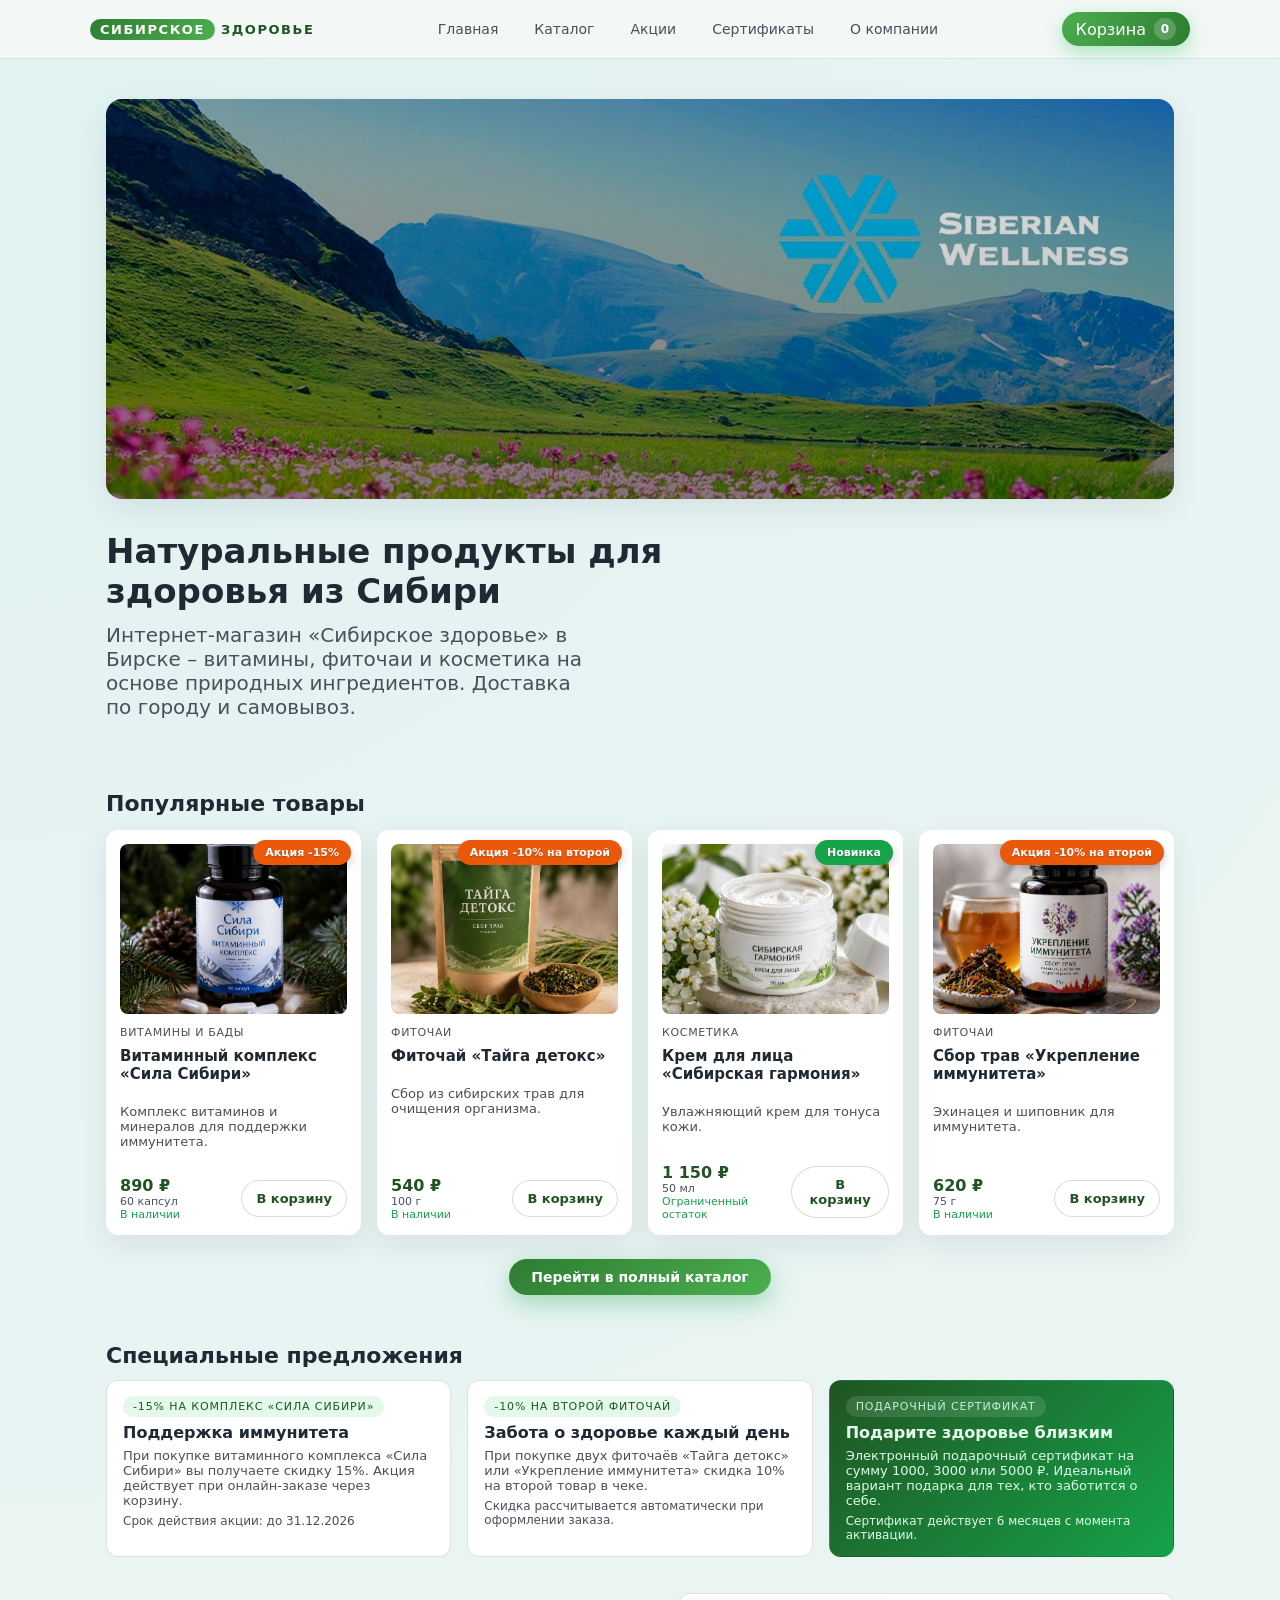
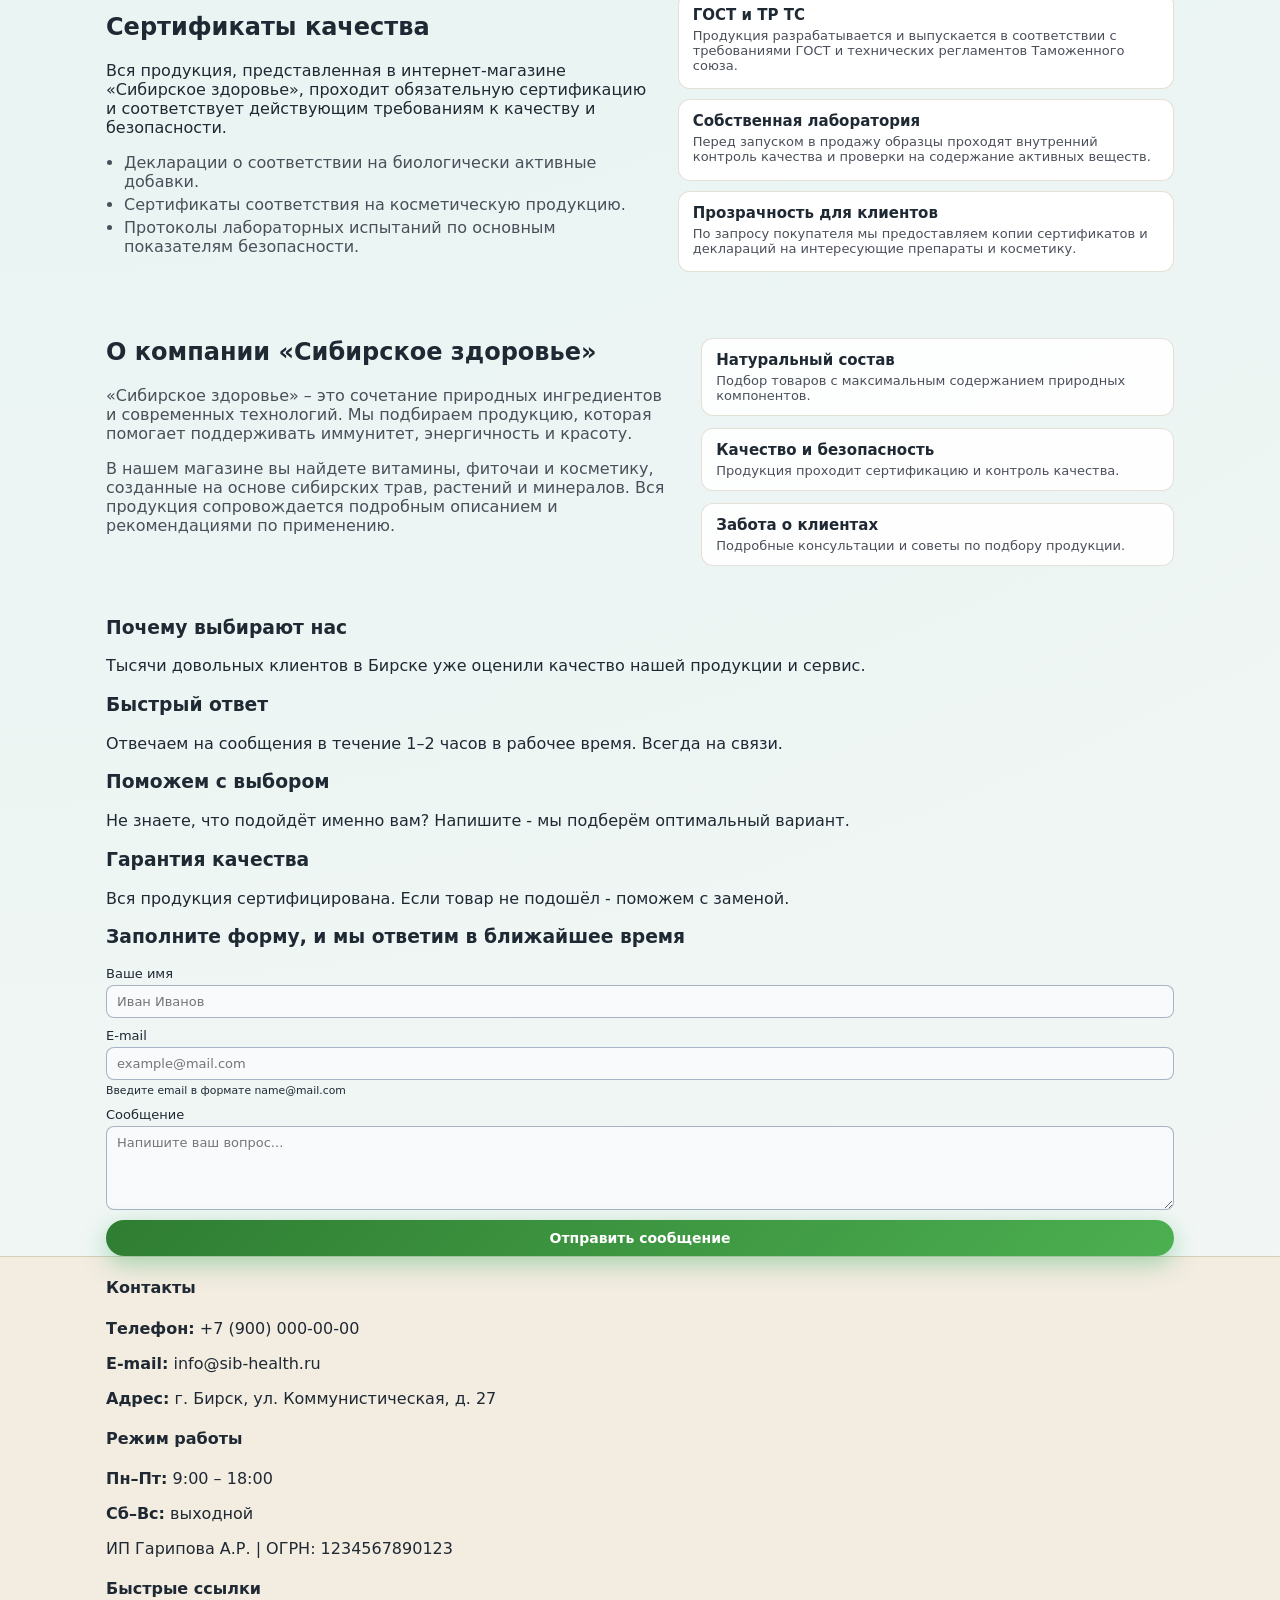
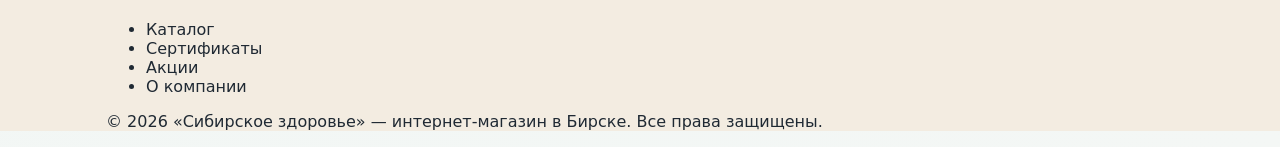
==== commit 0d3cb411: "Update index.html" ====
--- a/index.html
+++ b/index.html
@@ -3,7 +3,7 @@
 <head>
   <meta charset="UTF-8" />
   <meta name="viewport" content="width=device-width, initial-scale=1.0" />
-  <title>Сибирское здоровье – интернет‑магазин</title>
+  <title>Сибирское здоровье – интернет‑магазин в Бирске</title>
   <link rel="stylesheet" href="styles.css" />
 </head>
 
@@ -19,9 +19,8 @@
         <a href="#promos" class="nav__link">Акции</a>
         <a href="certificates.html" class="nav__link">Сертификаты</a>
         <a href="#about" class="nav__link">О компании</a>
-        <a href="#contacts" class="nav__link">Контакты</a>
       </nav>
-      <button class="cart-button" id="cartButton">
+      <button type="button" class="cart-button" id="cartButton">
         Корзина
         <span class="cart-button__count" id="cartCount">0</span>
       </button>
@@ -30,34 +29,30 @@
 
   <main>
     <section class="hero" id="hero">
-  <div class="container">
-    <div class="hero__banner" aria-hidden="true">
-      <img src="img/banner.jpg" alt="Природа Сибири" class="hero__banner-img">
-    </div>
-    
-    <div class="hero__inner">
-      <div class="hero__content">
-        <h1>Натуральные продукты для здоровья из Сибири</h1>
-        <p>
-          Интернет‑магазин «Сибирское здоровье» – витамины, фиточаи и косметика на основе природных ингредиентов.
-        </p>
-      </div>
-    </div>
-  </div>
-</section>
+      <div class="container">
+        <div class="hero__banner" aria-hidden="true">
+          <img src="img/banner.jpg" alt="Природа Сибири" class="hero__banner-img">
+        </div>
+        <div class="hero__inner">
+          <div class="hero__content">
+            <h1>Натуральные продукты для здоровья из Сибири</h1>
+            <p>Интернет‑магазин «Сибирское здоровье» в Бирске – витамины, фиточаи и косметика на основе природных ингредиентов. Доставка по городу и самовывоз.</p>
+          </div>
+        </div>
+      </div>
+    </section>
 
     <section class="catalog" id="catalog">
-    <div class="container">
+      <div class="container">
         <div class="section-header">
-            <h2>Популярные товары</h2>
-        </div>
-        <div id="productList" class="catalog__grid">
-        </div>
+          <h2>Популярные товары</h2>
+        </div>
+        <div id="productList" class="catalog__grid"></div>
         <div style="text-align: center; margin-top: 24px;">
-            <a href="catalog.html" class="btn btn--primary">Перейти в полный каталог</a>
-        </div>
-    </div>
-</section>
+          <a href="catalog.html" class="btn btn--primary">Перейти в полный каталог</a>
+        </div>
+      </div>
+    </section>
 
     <section class="promos" id="promos">
       <div class="container">
@@ -68,30 +63,19 @@
           <article class="promo-card" data-promo="immunity">
             <div class="promo-card__label">-15% на комплекс «Сила Сибири»</div>
             <h3 class="promo-card__title">Поддержка иммунитета</h3>
-            <p class="promo-card__text">
-              При покупке витаминного комплекса «Сила Сибири» вы получаете скидку 15%.
-              Акция действует при онлайн‑заказе через корзину.
-            </p>
+            <p class="promo-card__text">При покупке витаминного комплекса «Сила Сибири» вы получаете скидку 15%. Акция действует при онлайн‑заказе через корзину.</p>
             <p class="promo-card__note">Срок действия акции: до 31.12.2026</p>
           </article>
-
           <article class="promo-card" data-promo="tea">
             <div class="promo-card__label">-10% на второй фиточай</div>
             <h3 class="promo-card__title">Забота о здоровье каждый день</h3>
-            <p class="promo-card__text">
-              При покупке двух фиточаёв «Тайга детокс» или «Укрепление иммунитета»
-              скидка 10% на второй товар в чеке.
-            </p>
+            <p class="promo-card__text">При покупке двух фиточаёв «Тайга детокс» или «Укрепление иммунитета» скидка 10% на второй товар в чеке.</p>
             <p class="promo-card__note">Скидка рассчитывается автоматически при оформлении заказа.</p>
           </article>
-
           <article class="promo-card promo-card--accent" data-promo="gift">
             <div class="promo-card__label">Подарочный сертификат</div>
             <h3 class="promo-card__title">Подарите здоровье близким</h3>
-            <p class="promo-card__text">
-              Электронный подарочный сертификат на сумму 1000, 3000 или 5000 ₽.
-              Идеальный вариант подарка для тех, кто заботится о себе.
-            </p>
+            <p class="promo-card__text">Электронный подарочный сертификат на сумму 1000, 3000 или 5000 ₽. Идеальный вариант подарка для тех, кто заботится о себе.</p>
             <p class="promo-card__note">Сертификат действует 6 месяцев с момента активации.</p>
           </article>
         </div>
@@ -102,10 +86,7 @@
       <div class="container certificates__inner">
         <div>
           <h2>Сертификаты качества</h2>
-          <p>
-            Вся продукция, представленная в интернет‑магазине «Сибирское здоровье», проходит обязательную
-            сертификацию и соответствует действующим требованиям к качеству и безопасности.
-          </p>
+          <p>Вся продукция, представленная в интернет‑магазине «Сибирское здоровье», проходит обязательную сертификацию и соответствует действующим требованиям к качеству и безопасности.</p>
           <ul class="certificates__list">
             <li>Декларации о соответствии на биологически активные добавки.</li>
             <li>Сертификаты соответствия на косметическую продукцию.</li>
@@ -115,24 +96,15 @@
         <div class="certificates__cards">
           <article class="certificate-card" data-certificate="gost">
             <h3>ГОСТ и ТР ТС</h3>
-            <p>
-              Продукция разрабатывается и выпускается в соответствии с требованиями ГОСТ
-              и технических регламентов Таможенного союза.
-            </p>
+            <p>Продукция разрабатывается и выпускается в соответствии с требованиями ГОСТ и технических регламентов Таможенного союза.</p>
           </article>
           <article class="certificate-card" data-certificate="lab">
             <h3>Собственная лаборатория</h3>
-            <p>
-              Перед запуском в продажу образцы проходят внутренний контроль качества и проверки
-              на содержание активных веществ.
-            </p>
+            <p>Перед запуском в продажу образцы проходят внутренний контроль качества и проверки на содержание активных веществ.</p>
           </article>
           <article class="certificate-card" data-certificate="client">
             <h3>Прозрачность для клиентов</h3>
-            <p>
-              По запросу покупателя мы предоставляем копии сертификатов и деклараций
-              на интересующие препараты и косметику.
-            </p>
+            <p>По запросу покупателя мы предоставляем копии сертификатов и деклараций на интересующие препараты и косметику.</p>
           </article>
         </div>
       </div>
@@ -142,14 +114,8 @@
       <div class="container about__inner">
         <div class="about__text">
           <h2>О компании «Сибирское здоровье»</h2>
-          <p>
-            «Сибирское здоровье» – это сочетание природных ингредиентов и современных технологий.
-            Мы подбираем продукцию, которая помогает поддерживать иммунитет, энергичность и красоту.
-          </p>
-          <p>
-            В нашем магазине вы найдете витамины, фиточаи и косметику, созданные на основе сибирских трав,
-            растений и минералов. Вся продукция сопровождается подробным описанием и рекомендациями по применению.
-          </p>
+          <p>«Сибирское здоровье» – это сочетание природных ингредиентов и современных технологий. Мы подбираем продукцию, которая помогает поддерживать иммунитет, энергичность и красоту.</p>
+          <p>В нашем магазине вы найдете витамины, фиточаи и косметику, созданные на основе сибирских трав, растений и минералов. Вся продукция сопровождается подробным описанием и рекомендациями по применению.</p>
         </div>
         <div class="about__highlights">
           <div class="highlight-card">
@@ -168,57 +134,103 @@
       </div>
     </section>
 
-    <section class="contacts" id="contacts">
-      <div class="container contacts__inner">
-        <div>
-          <h2>Контакты</h2>
-          <p>Если у вас есть вопросы по продукции или оформлению заказа, свяжитесь с нами.</p>
-          <ul class="contacts__list">
-            <li><strong>Телефон:</strong> +7 (900) 000‑00‑00</li>
-            <li><strong>E‑mail:</strong> info@sib-health.ru</li>
-            <li><strong>Адрес офиса:</strong> г. Бирск, ул. Коммунистическая, д. 27</li>
-          </ul>
-        </div>
-
-        <form class="form" id="feedbackForm">
-          <h3>Обратная связь</h3>
+   <section class="feedback" id="feedback">
+  <div class="container">
+    <div class="feedback__grid">
+      <!-- ЛЕВАЯ КОЛОНКА: информация для клиентов (не сертификация!) -->
+      <div class="feedback__info">
+        <div class="feedback__card">
+          <h3>Почему выбирают нас</h3>
+          <p>Тысячи довольных клиентов в Бирске уже оценили качество нашей продукции и сервис.</p>
+        </div>
+        
+        <div class="feedback__card">
+          <h3>Быстрый ответ</h3>
+          <p>Отвечаем на сообщения в течение 1–2 часов в рабочее время. Всегда на связи.</p>
+        </div>
+        
+        <div class="feedback__card">
+          <h3>Поможем с выбором</h3>
+          <p>Не знаете, что подойдёт именно вам? Напишите - мы подберём оптимальный вариант.</p>
+        </div>
+        
+        <div class="feedback__card">
+          <h3>Гарантия качества</h3>
+          <p>Вся продукция сертифицирована. Если товар не подошёл - поможем с заменой.</p>
+        </div>
+      </div>
+      
+      <div class="feedback__form-wrapper">
+        <form class="feedback__form" id="feedbackForm">
+          <h3>Заполните форму, и мы ответим в ближайшее время</h3>
+          
           <label class="form__field">
             <span>Ваше имя</span>
-            <input type="text" name="name" class="input" required />
-          </label>
-          <label class="form__field">
-            <span>E‑mail</span>
-            <input type="email" name="email" class="input" required />
-          </label>
+            <input type="text" name="name" class="input" placeholder="Иван Иванов" required />
+          </label>
+          
+          <label class="form__field">
+            <span>E-mail</span>
+            <input type="email" name="email" class="input" placeholder="example@mail.com" required />
+            <small class="form__hint">Введите email в формате name@mail.com</small>
+          </label>
+          
           <label class="form__field">
             <span>Сообщение</span>
-            <textarea name="message" class="textarea" rows="4" required></textarea>
-          </label>
-          <button type="submit" class="btn btn--secondary">Отправить</button>
-          <p class="form__success" id="feedbackSuccess" hidden>
-            Спасибо! Ваше сообщение отправлено.
-          </p>
+            <textarea name="message" class="textarea" rows="4" placeholder="Напишите ваш вопрос..." required></textarea>
+          </label>
+          
+          <button type="submit" class="btn btn--primary btn--full">Отправить сообщение</button>
+          <p class="form__success" id="feedbackSuccess" hidden>✅ Спасибо! Ваше сообщение отправлено.</p>
         </form>
       </div>
-    </section>
+    </div>
+  </div>
+</section>
   </main>
 
   <footer class="footer">
-    <div class="container footer__inner">
-      <span>© 2026 «Сибирское здоровье».</span>
-    </div>
-  </footer>
+  <div class="container">
+    <div class="footer__grid">
+      
+      <div class="footer__col">
+        <h4>Контакты</h4>
+        <p><strong>Телефон:</strong> +7 (900) 000-00-00</p>
+        <p><strong>E-mail:</strong> info@sib-health.ru</p>
+        <p><strong>Адрес:</strong> г. Бирск, ул. Коммунистическая, д. 27</p>
+      </div>
+      
+      <div class="footer__col">
+        <h4>Режим работы</h4>
+        <p><strong>Пн–Пт:</strong> 9:00 – 18:00</p>
+        <p><strong>Сб–Вс:</strong> выходной</p>
+        <p class="footer__requisites">ИП Гарипова А.Р. | ОГРН: 1234567890123</p>
+      </div>
+      
+      <div class="footer__col">
+        <h4>Быстрые ссылки</h4>
+        <ul class="footer__links">
+          <li><a href="catalog.html">Каталог</a></li>
+          <li><a href="certificates.html">Сертификаты</a></li>
+          <li><a href="#promos">Акции</a></li>
+          <li><a href="#about">О компании</a></li>
+        </ul>
+      </div>
+    </div>
+    <div class="footer__bottom">
+      <p>© 2026 «Сибирское здоровье» — интернет-магазин в Бирске. Все права защищены.</p>
+    </div>
+  </div>
+</footer>
 
   <div class="cart" id="cartPanel" aria-hidden="true">
     <div class="cart__overlay" id="cartOverlay"></div>
     <div class="cart__content">
       <div class="cart__header">
         <h2>Корзина</h2>
-        <button class="cart__close" id="cartClose" aria-label="Закрыть корзину">×</button>
-      </div>
-      <div class="cart__items" id="cartItems">
-        <!-- Товары в корзине -->
-      </div>
+        <button type="button" class="cart__close" id="cartClose" aria-label="Закрыть корзину">×</button>
+      </div>
+      <div class="cart__items" id="cartItems"></div>
       <div class="cart__summary">
         <div class="cart__row">
           <span>Сумма без скидки:</span>
@@ -236,29 +248,47 @@
           <h3>Оформление заказа</h3>
           <label class="form__field">
             <span>Имя и фамилия</span>
-            <input type="text" name="fullname" class="input" required />
-          </label>
-          <label class="form__field">
-            <span>Телефон</span>
-            <input type="tel" name="phone" class="input" required />
-          </label>
+            <input
+  type="text"
+  name="name"
+  class="input"
+  autocomplete="name"
+  minlength="2"
+  required
+/>
+          </label>
+          <label class="form__field">
+  <span>Телефон</span>
+
+  <input
+    type="tel"
+    name="phone"
+    class="input"
+    placeholder="+79991234567"
+    pattern="(\+7|8)[0-9]{10}"
+    required
+  />
+
+  <small class="form__hint">
+    Формат: +79990000000
+  </small>
+</label>
           <label class="form__field">
             <span>Способ доставки</span>
             <select name="delivery" class="select" required>
-              <option value="pickup">Самовывоз</option>
-              <option value="courier">Курьер по городу</option>
-              <option value="post">Доставка по России</option>
+              <option value="pickup">Самовывоз (г. Бирск)</option>
+              <option value="courier">Курьер по городу Бирск</option>
             </select>
           </label>
           <button type="submit" class="btn btn--primary btn--full">Подтвердить заказ</button>
-          <p class="form__success" id="orderSuccess" hidden>
-            Заказ успешно оформлен. Спасибо!
-          </p>
+          <p class="form__success" id="orderSuccess" hidden>Заказ успешно оформлен. Спасибо!</p>
         </form>
       </div>
     </div>
   </div>
 
+  <script src="data.js"></script>
+  <script src="gscript.js"></script>
   <script src="script.js"></script>
 </body>
 </html>
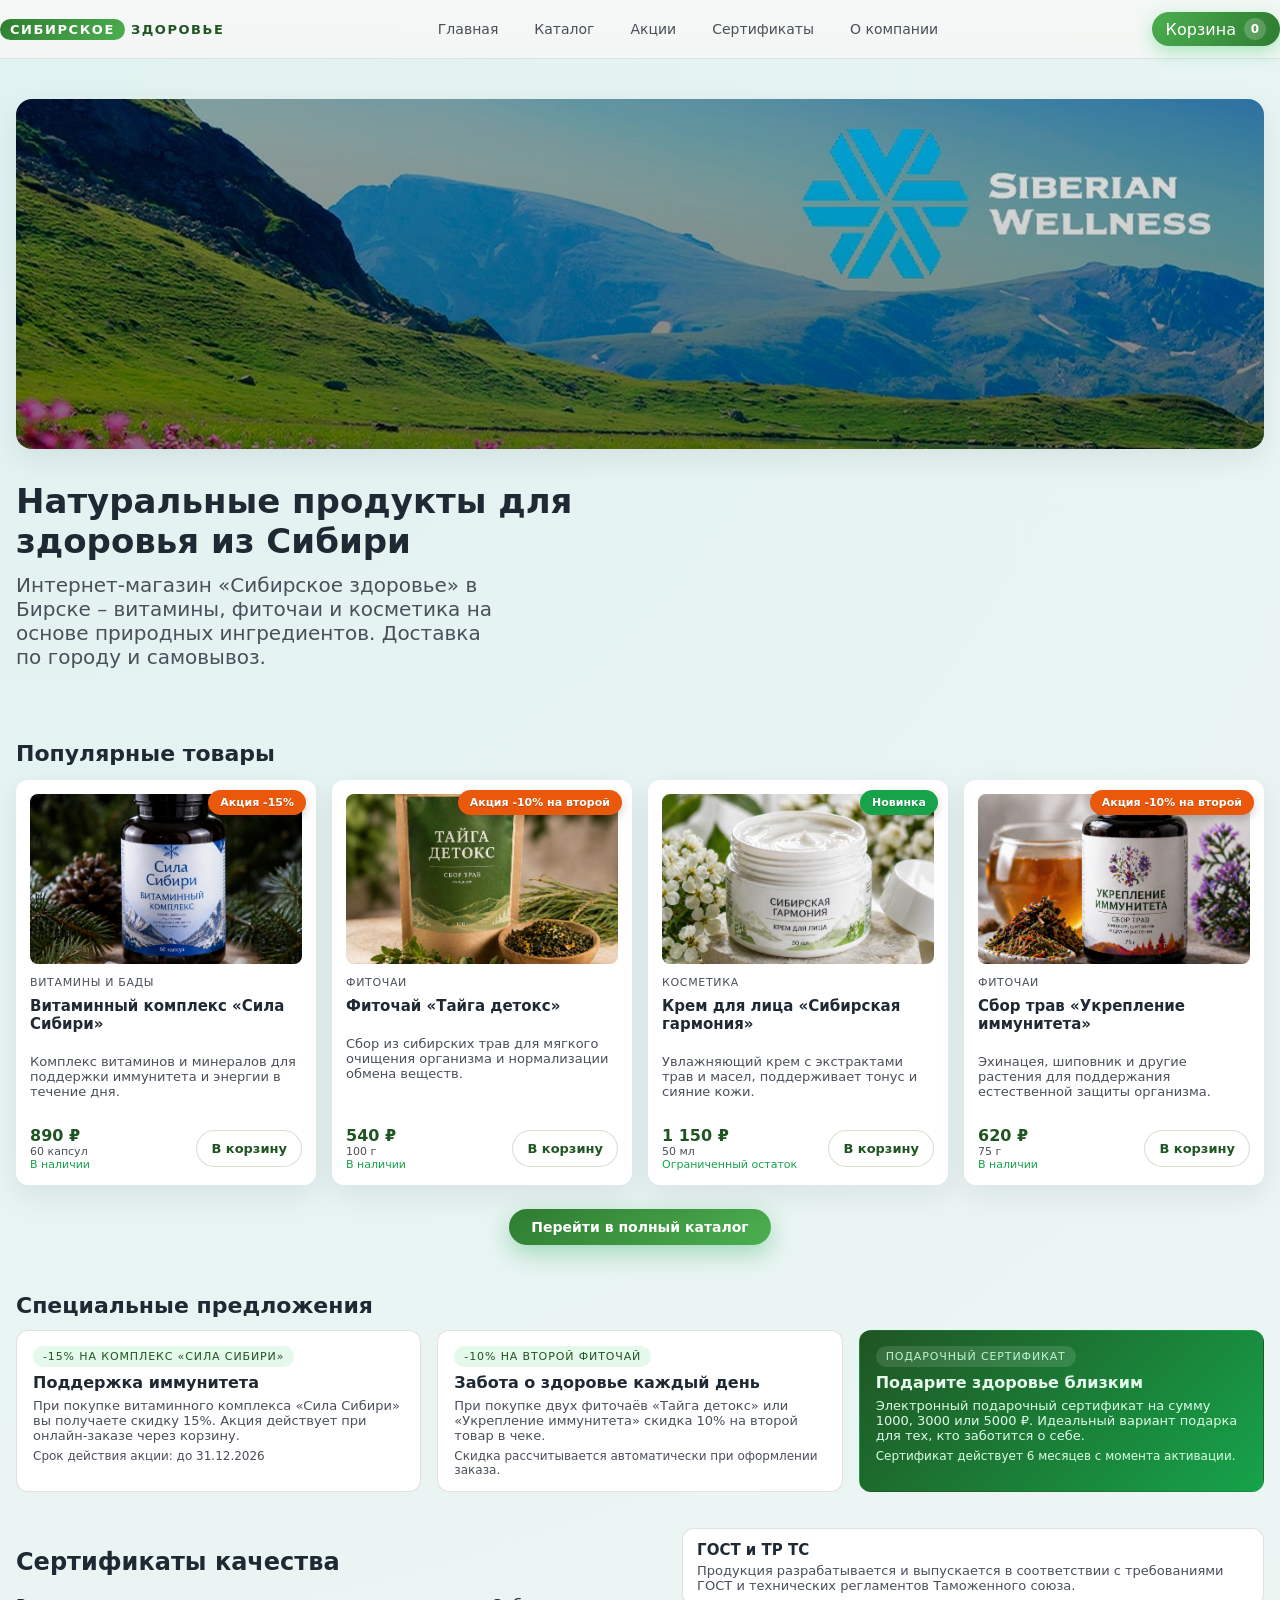
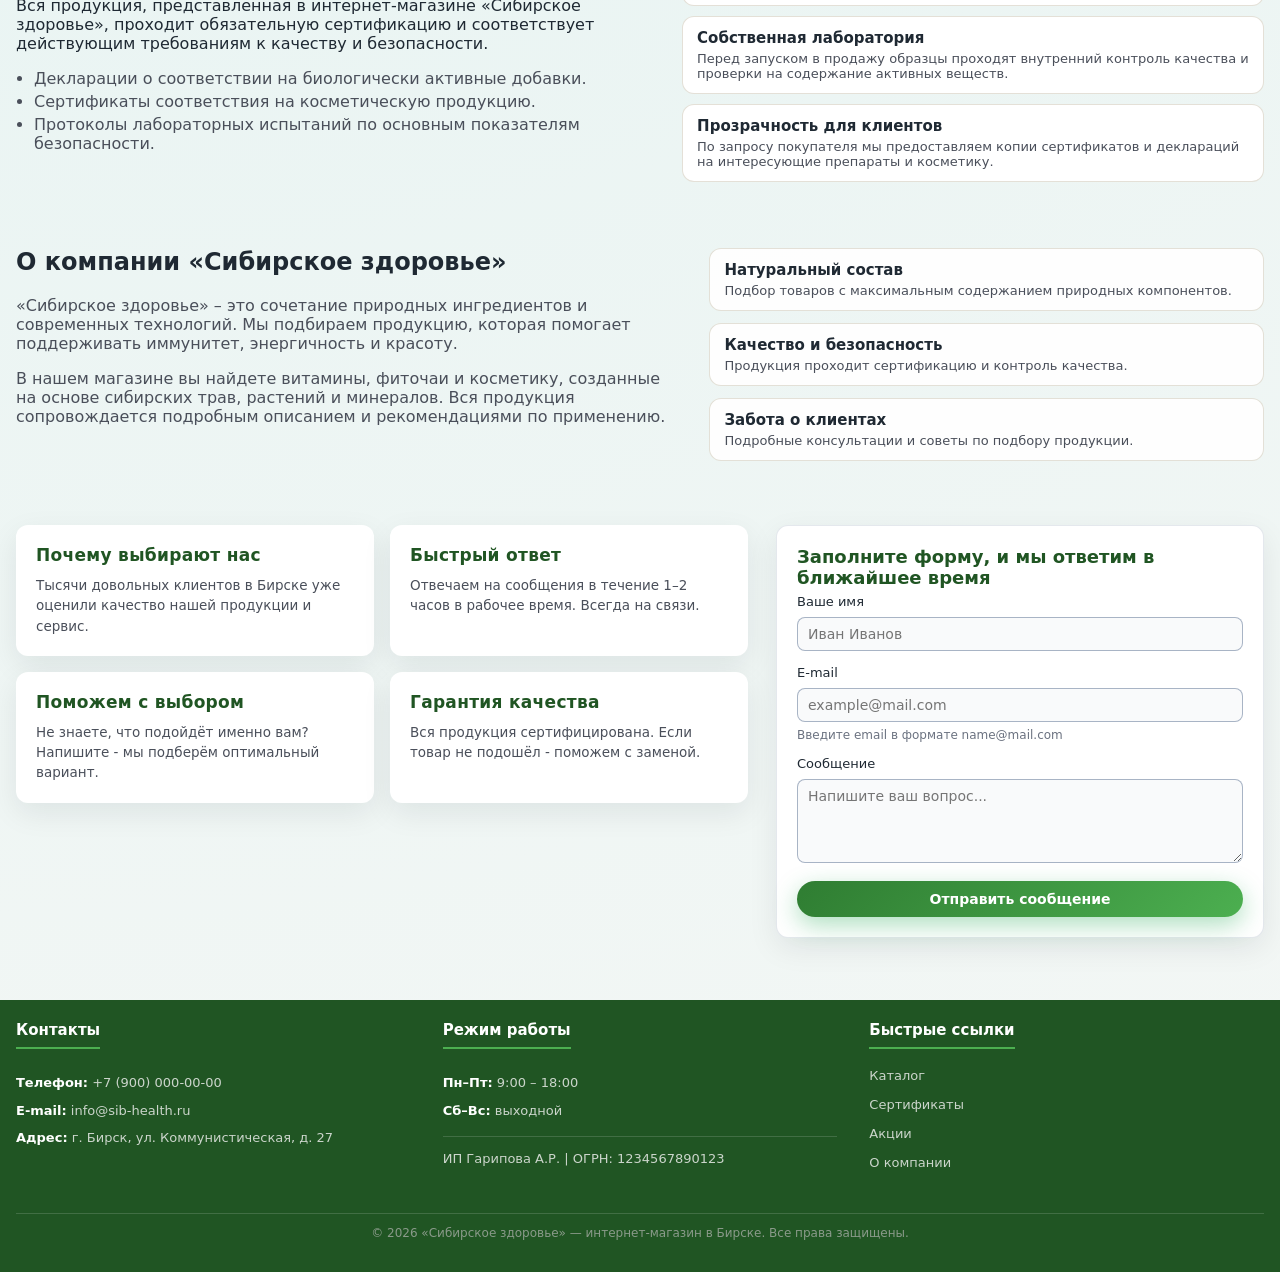
==== commit 72269ef1: "Add files via upload" ====
--- a/index.html
+++ b/index.html
@@ -291,4 +291,4 @@
   <script src="gscript.js"></script>
   <script src="script.js"></script>
 </body>
-</html>
+</html>
--- a/styles.css
+++ b/styles.css
@@ -12,7 +12,7 @@
   --radius-md: 12px;
   --radius-sm: 8px;
   --transition-fast: 0.2s ease;
-  --container-width: 1100px;
+  --container-width: 1300px;
 }
 
 *,
@@ -54,16 +54,13 @@
   padding: 0 16px;
 }
 
+/* ===== ШАПКА ===== */
 .header {
   position: sticky;
   top: 0;
   z-index: 20;
   backdrop-filter: blur(16px);
-  background: linear-gradient(
-    to bottom,
-    rgba(244, 247, 245, 0.96),
-    rgba(244, 247, 245, 0.9)
-  );
+  background: linear-gradient(to bottom, rgba(244, 247, 245, 0.96), rgba(244, 247, 245, 0.9));
   border-bottom: 1px solid rgba(148, 163, 184, 0.25);
 }
 
@@ -105,8 +102,7 @@
   border-radius: 999px;
   color: var(--color-text-muted);
   font-weight: 500;
-  transition: color var(--transition-fast), background-color var(--transition-fast),
-    transform var(--transition-fast);
+  transition: color var(--transition-fast), background-color var(--transition-fast), transform var(--transition-fast);
 }
 
 .nav__link:hover {
@@ -126,8 +122,7 @@
   background: radial-gradient(circle at top left, var(--color-primary-light), var(--color-primary));
   color: #ffffff;
   box-shadow: 0 6px 18px rgba(34, 197, 94, 0.35);
-  transition: transform var(--transition-fast), box-shadow var(--transition-fast),
-    background var(--transition-fast);
+  transition: transform var(--transition-fast), box-shadow var(--transition-fast), background var(--transition-fast);
 }
 
 .cart-button:hover {
@@ -147,51 +142,10 @@
   font-weight: 600;
 }
 
+/* ===== ГЕРОЙ ===== */
 .hero {
   padding: 32px 0 40px;
   margin-top: 8px;
-}
-
-.hero__inner {
-  display: grid;
-  grid-template-columns: minmax(0, 1.2fr) minmax(0, 1fr);
-  gap: 32px;
-  align-items: center;
-}
-
-.hero__content h1 {
-  font-size: clamp(26px, 4vw, 34px);
-  margin: 0 0 12px;
-}
-
-.hero__content p {
-  margin: 0 0 20px;
-  color: var(--color-text-muted);
-  max-width: 480px;
-  font-size: 20px;
-}
-
-.hero__image {
-  height: 260px;
-  border-radius: var(--radius-lg);
-  background-image: radial-gradient(circle at top left, #bbf7d0, #a5d6a7);
-  background-size: cover;
-  background-position: center;
-  box-shadow: var(--shadow-soft);
-  position: relative;
-  overflow: hidden;
-}
-
-.hero__image::after {
-  content: "Сила сибирской природы";
-  position: absolute;
-  left: 16px;
-  bottom: 16px;
-  padding: 8px 12px;
-  border-radius: 999px;
-  background: rgba(34, 34, 34, 0.8);
-  color: #f3ece1;
-  font-size: 12px;
 }
 
 .hero__banner {
@@ -199,7 +153,7 @@
   border-radius: var(--radius-lg);
   overflow: hidden;
   box-shadow: var(--shadow-soft);
-  height: 400px;
+  height: 350px;
   position: relative;
 }
 
@@ -210,7 +164,39 @@
   object-position: center;
 }
 
-/* Затемнение баннера (опционально) */
+.hero__inner {
+  display: grid;
+  grid-template-columns: minmax(0, 1.2fr) minmax(0, 1fr);
+  gap: 32px;
+  align-items: start;
+}
+
+.hero__content h1 {
+  font-size: clamp(26px, 4vw, 34px);
+  margin: 0 0 12px;
+}
+
+.hero__content p {
+  margin: 0 0 20px;
+  color: var(--color-text-muted);
+  max-width: 480px;
+  font-size: 20px;
+}
+
+.hero__image {
+  height: 260px;
+  border-radius: var(--radius-lg);
+  background: radial-gradient(circle at top left, #bbf7d0, #a5d6a7);
+  box-shadow: var(--shadow-soft);
+  overflow: hidden;
+}
+
+.hero__image-img {
+  width: 100%;
+  height: 100%;
+  object-fit: cover;
+}
+
 .hero__banner::after {
   content: "";
   position: absolute;
@@ -219,20 +205,7 @@
   pointer-events: none;
 }
 
-/* Адаптивность */
-@media (max-width: 720px) {
-  .hero__banner {
-    height: 250px;
-    margin-bottom: 24px;
-  }
-}
-
-@media (max-width: 480px) {
-  .hero__banner {
-    height: 200px;
-  }
-}
-
+/* ===== КНОПКИ ===== */
 .btn {
   display: inline-flex;
   align-items: center;
@@ -243,8 +216,7 @@
   cursor: pointer;
   font-weight: 600;
   font-size: 14px;
-  transition: transform var(--transition-fast), box-shadow var(--transition-fast),
-    background var(--transition-fast), color var(--transition-fast);
+  transition: transform var(--transition-fast), box-shadow var(--transition-fast), background var(--transition-fast), color var(--transition-fast);
 }
 
 .btn--primary {
@@ -272,6 +244,35 @@
   width: 100%;
 }
 
+/* ===== ХЛЕБНЫЕ КРОШКИ ===== */
+.breadcrumbs {
+  padding: 12px 0;
+  background: transparent;
+  font-size: 13px;
+  color: var(--color-text-muted);
+}
+
+.breadcrumbs a {
+  color: var(--color-text-muted);
+  text-decoration: none;
+  transition: color var(--transition-fast);
+}
+
+.breadcrumbs a:hover {
+  color: var(--color-primary);
+}
+
+.breadcrumbs__separator {
+  margin: 0 8px;
+  color: var(--color-text-muted);
+}
+
+.breadcrumbs__current {
+  color: var(--color-text);
+  font-weight: 500;
+}
+
+/* ===== ЗАГОЛОВКИ СЕКЦИЙ ===== */
 .section-header {
   display: flex;
   align-items: center;
@@ -285,6 +286,7 @@
   font-size: 22px;
 }
 
+/* ===== КАТАЛОГ ===== */
 .catalog {
   padding: 12px 0 32px;
 }
@@ -302,6 +304,179 @@
   gap: 16px;
 }
 
+/* ===== ПАНЕЛЬ УПРАВЛЕНИЯ КАТАЛОГОМ ===== */
+.catalog-controls-bar {
+  display: flex;
+  flex-wrap: wrap;
+  gap: 12px;
+  margin: 20px 0 24px;
+  justify-content: flex-end;
+}
+
+.catalog-search {
+  flex: 2;
+  min-width: 200px;
+}
+
+.catalog-select {
+  min-width: 180px;
+  cursor: pointer;
+}
+
+/* ===== ИНДИКАТОР ЗАГРУЗКИ ===== */
+.catalog-loader {
+  display: flex;
+  flex-direction: column;
+  align-items: center;
+  justify-content: center;
+  padding: 40px;
+  text-align: center;
+}
+
+.loader-spinner {
+  width: 48px;
+  height: 48px;
+  border: 3px solid rgba(47, 125, 50, 0.2);
+  border-top-color: var(--color-primary);
+  border-radius: 50%;
+  animation: spin 1s linear infinite;
+  margin-bottom: 16px;
+}
+
+@keyframes spin {
+  to {
+    transform: rotate(360deg);
+  }
+}
+
+/* ===== ПУСТОЕ СОСТОЯНИЕ ===== */
+.catalog-empty {
+  text-align: center;
+  padding: 48px 20px;
+  background: var(--color-surface);
+  border-radius: var(--radius-lg);
+  box-shadow: var(--shadow-soft);
+}
+
+.catalog-empty__icon {
+  font-size: 64px;
+  opacity: 0.6;
+  display: block;
+  margin-bottom: 16px;
+}
+
+.catalog-empty h3 {
+  margin: 0 0 8px 0;
+  font-size: 20px;
+  color: var(--color-text);
+}
+
+.catalog-empty p {
+  margin: 0 0 20px 0;
+  color: var(--color-text-muted);
+  font-size: 14px;
+}
+
+/* ===== ТОВАРЫ ===== */
+.product-card {
+  background-color: var(--color-surface);
+  border-radius: var(--radius-md);
+  box-shadow: var(--shadow-soft);
+  padding: 14px;
+  display: flex;
+  flex-direction: column;
+  gap: 8px;
+  position: relative;
+  overflow: hidden;
+}
+
+.product-card__badge {
+  position: absolute;
+  top: 10px;
+  right: 10px;
+  padding: 6px 12px;
+  border-radius: 999px;
+  font-size: 11px;
+  font-weight: 800;
+  color: #ffffff;
+  text-shadow: 0 1px 1px rgba(0,0,0,0.2);
+  box-shadow: 0 4px 10px rgba(0,0,0,0.2);
+  z-index: 2;
+  background-color: #16a34a;
+}
+
+.product-card__badge--promo {
+  background-color: #ea580c;
+}
+
+.product-card__image {
+  width: 100%;
+  height: 170px;
+  object-fit: cover;
+  border-radius: var(--radius-sm);
+  background-color: #e8f0ea;
+  margin-bottom: 4px;
+  transition: transform 0.3s ease;
+}
+
+.product-card:hover .product-card__image {
+  transform: scale(1.03);
+}
+
+@media (max-width: 720px) {
+  .product-card__image {
+    height: 150px;
+  }
+}
+
+.product-card__title {
+  font-size: 15px;
+  font-weight: 600;
+  margin: 0;
+}
+
+.product-card__category {
+  font-size: 11px;
+  text-transform: uppercase;
+  letter-spacing: 0.06em;
+  color: var(--color-text-muted);
+}
+
+.product-card__desc {
+  font-size: 13px;
+  color: var(--color-text-muted);
+  flex-grow: 1;
+}
+
+.product-card__meta {
+  display: flex;
+  align-items: center;
+  justify-content: space-between;
+  gap: 8px;
+  margin-top: 6px;
+}
+
+.product-card__price {
+  font-weight: 700;
+  color: var(--color-primary-dark);
+}
+
+.product-card__volume {
+  font-size: 11px;
+  color: var(--color-text-muted);
+}
+
+.product-card__stock {
+  font-size: 11px;
+  color: #16a34a;
+}
+
+.product-card__btn {
+  font-size: 13px;
+  padding-inline: 14px;
+}
+
+/* ===== АКЦИИ ===== */
 .promos {
   padding: 16px 0 30px;
 }
@@ -319,8 +494,7 @@
   border: 1px solid rgba(148, 133, 97, 0.25);
   padding: 14px 16px;
   cursor: pointer;
-  transition: transform var(--transition-fast), box-shadow var(--transition-fast),
-    border-color var(--transition-fast);
+  transition: transform var(--transition-fast), box-shadow var(--transition-fast), border-color var(--transition-fast);
 }
 
 .promo-card:hover {
@@ -374,149 +548,7 @@
   color: #dcfce7;
 }
 
-.product-card {
-  background-color: var(--color-surface);
-  border-radius: var(--radius-md);
-  box-shadow: var(--shadow-soft);
-  border: none;
-  padding: 14px;
-  display: flex;
-  flex-direction: column;
-  gap: 8px;
-  position: relative;
-  overflow: hidden;
-}
-
-.product-card__badge {
-  position: absolute;
-  top: 10px;
-  right: 10px;
-  padding: 6px 12px; /* Чуть больше воздуха */
-  border-radius: 999px;
-  font-size: 11px;
-  font-weight: 800; /* 🔥 Максимально жирный шрифт */
-  color: #ffffff; /* Белый текст для лучшего контраста */
-  text-shadow: 0 1px 1px rgba(0,0,0,0.2);
-  box-shadow: 0 4px 10px rgba(0,0,0,0.2); /* Тень, чтобы бейдж «парил» над фото */
-  z-index: 2; /* Гарантирует, что бейдж поверх картинки */
-  
-  /* Сочный зеленый для новинок */
-  background-color: #16a34a; 
-}
-
-.product-card__badge--promo {
-  /* Яркий оранжево-красный для акций */
-  background-color: #ea580c; 
-}
-
-.product-card__title {
-  font-size: 15px;
-  font-weight: 600;
-  margin: 0;
-}
-
-.product-card__category {
-  font-size: 11px;
-  text-transform: uppercase;
-  letter-spacing: 0.06em;
-  color: var(--color-text-muted);
-}
-
-.product-card__desc {
-  font-size: 13px;
-  color: var(--color-text-muted);
-  flex-grow: 1;
-}
-
-.product-card__meta {
-  display: flex;
-  align-items: center;
-  justify-content: space-between;
-  gap: 8px;
-  margin-top: 6px;
-}
-
-.product-card__price {
-  font-weight: 700;
-  color: var(--color-primary-dark);
-}
-
-.product-card__volume {
-  font-size: 11px;
-  color: var(--color-text-muted);
-}
-
-.product-card__btn {
-  font-size: 13px;
-  padding-inline: 14px;
-}
-
-.product-card__stock {
-  font-size: 11px;
-  color: #16a34a;
-}
-
-.about {
-  padding: 32px 0;
-}
-
-.about__inner {
-  display: grid;
-  grid-template-columns: minmax(0, 1.2fr) minmax(0, 1fr);
-  gap: 28px;
-  align-items: flex-start;
-}
-
-.about__text h2 {
-  margin-top: 0;
-}
-
-.about__text p {
-  color: var(--color-text-muted);
-}
-
-.about__highlights {
-  display: grid;
-  gap: 12px;
-}
-
-.highlight-card {
-  padding: 12px 14px;
-  border-radius: var(--radius-md);
-  background-color: rgba(255, 255, 255, 0.9);
-  border: 1px solid rgba(148, 133, 97, 0.25);
-}
-
-.highlight-card h3 {
-  margin: 0 0 4px;
-  font-size: 15px;
-}
-
-.highlight-card p {
-  margin: 0;
-  font-size: 13px;
-  color: var(--color-text-muted);
-}
-
-.contacts {
-  padding: 28px 0 36px;
-}
-
-.contacts__inner {
-  display: grid;
-  grid-template-columns: minmax(0, 1.1fr) minmax(0, 1fr);
-  gap: 28px;
-}
-
-.contacts__list {
-  padding-left: 18px;
-  color: var(--color-text-muted);
-}
-
-.contacts__list li + li {
-  margin-top: 4px;
-}
-
+/* ===== СЕРТИФИКАТЫ КАЧЕСТВА (на главной) ===== */
 .certificates {
   padding: 6px 0 34px;
 }
@@ -547,8 +579,7 @@
   background-color: #ffffff;
   border: 1px solid rgba(148, 133, 97, 0.25);
   cursor: pointer;
-  transition: transform var(--transition-fast), box-shadow var(--transition-fast),
-    border-color var(--transition-fast);
+  transition: transform var(--transition-fast), box-shadow var(--transition-fast), border-color var(--transition-fast);
 }
 
 .certificate-card h3 {
@@ -568,15 +599,52 @@
   border-color: rgba(148, 133, 97, 0.4);
 }
 
+/* ===== О КОМПАНИИ ===== */
+.about {
+  padding: 32px 0;
+}
+
+.about__inner {
+  display: grid;
+  grid-template-columns: minmax(0, 1.2fr) minmax(0, 1fr);
+  gap: 28px;
+  align-items: flex-start;
+}
+
+.about__text h2 {
+  margin-top: 0;
+}
+
+.about__text p {
+  color: var(--color-text-muted);
+}
+
+.about__highlights {
+  display: grid;
+  gap: 12px;
+}
+
+.highlight-card {
+  padding: 12px 14px;
+  border-radius: var(--radius-md);
+  background-color: rgba(255, 255, 255, 0.9);
+  border: 1px solid rgba(148, 133, 97, 0.25);
+}
+
+.highlight-card h3 {
+  margin: 0 0 4px;
+  font-size: 15px;
+}
+
+.highlight-card p {
+  margin: 0;
+  font-size: 13px;
+  color: var(--color-text-muted);
+}
+
+/* ===== ПОДАРОЧНЫЕ СЕРТИФИКАТЫ (страница certificates.html) ===== */
 .gift {
   padding: 20px 0 30px;
-}
-
-.gift-cards {
-  margin-top: 12px;
-  display: grid;
-  grid-template-columns: repeat(auto-fit, minmax(220px, 1fr));
-  gap: 16px;
 }
 
 .gift-cards {
@@ -592,8 +660,7 @@
   background-color: #ffffff;
   border: 1px solid rgba(148, 163, 184, 0.5);
   cursor: pointer;
-  transition: transform var(--transition-fast), box-shadow var(--transition-fast),
-    border-color var(--transition-fast), background-color var(--transition-fast);
+  transition: transform var(--transition-fast), box-shadow var(--transition-fast), border-color var(--transition-fast), background-color var(--transition-fast);
 }
 
 .gift-card__amount {
@@ -645,14 +712,135 @@
   color: var(--color-text-muted);
 }
 
-.gift-form {
-  padding: 0 0 34px;
-}
-
-.gift-form__inner {
-  max-width: 520px;
-}
-
+/* ===== БЛОК ПРЕИМУЩЕСТВ ===== */
+.features {
+  padding: 40px 0;
+  background: var(--color-surface);
+  margin-top: 20px;
+}
+
+.features__grid {
+  display: grid;
+  grid-template-columns: repeat(4, 1fr);
+  gap: 24px;
+  text-align: center;
+}
+
+.feature {
+  padding: 16px;
+}
+
+.feature__icon {
+  font-size: 40px;
+  margin-bottom: 12px;
+}
+
+.feature h3 {
+  margin: 0 0 8px 0;
+  font-size: 16px;
+  font-weight: 600;
+  color: var(--color-primary-dark);
+}
+
+.feature p {
+  margin: 0;
+  font-size: 13px;
+  color: var(--color-text-muted);
+}
+
+/* ===== ОБРАТНАЯ СВЯЗЬ ===== */
+.feedback {
+  padding: 32px 0;
+  background: transparent;
+}
+
+.feedback__grid {
+  display: grid;
+  grid-template-columns: 1.2fr 0.8fr;
+  gap: 28px;
+  align-items: start;
+}
+
+.feedback__info {
+  display: grid;
+  grid-template-columns: repeat(2, 1fr);
+  gap: 16px;
+}
+
+.feedback__card {
+  background: var(--color-surface);
+  border-radius: var(--radius-md);
+  padding: 20px;
+  box-shadow: var(--shadow-soft);
+  transition: transform var(--transition-fast), box-shadow var(--transition-fast);
+}
+
+.feedback__card:hover {
+  transform: translateY(-3px);
+  box-shadow: 0 15px 35px rgba(0, 0, 0, 0.1);
+}
+
+.feedback__card h3 {
+  margin: 0 0 10px 0;
+  font-size: 17px;
+  font-weight: 650;
+  color: var(--color-primary-dark);
+  letter-spacing: 0.3px;
+}
+
+.feedback__card p {
+  margin: 0;
+  color: var(--color-text-muted);
+  font-size: 13.5px;
+  line-height: 1.5;
+}
+
+.feedback__form-wrapper {
+  background-color: var(--color-surface);
+  border-radius: var(--radius-md);
+  padding: 20px;
+  box-shadow: var(--shadow-soft);
+  border: 1px solid rgba(148, 163, 184, 0.25);
+}
+
+.feedback__form h3 {
+  margin: 0 0 6px 0;
+  font-size: 18px;
+  font-weight: 700;
+  color: var(--color-primary-dark);
+}
+
+.feedback__form > p {
+  color: var(--color-text-muted);
+  font-size: 13px;
+  margin-bottom: 16px;
+  padding-bottom: 12px;
+  border-bottom: 1px solid rgba(148, 163, 184, 0.25);
+}
+
+.feedback__form .form__field {
+  margin-bottom: 14px;
+}
+
+.feedback__form .form__field span {
+  font-weight: 500;
+  margin-bottom: 4px;
+  display: block;
+  font-size: 13px;
+  color: var(--color-text);
+}
+
+.feedback__form input,
+.feedback__form textarea {
+  width: 100%;
+  font-size: 14px;
+}
+
+.feedback__form .btn {
+  margin-top: 4px;
+}
+
+/* ===== ФОРМЫ (общие стили) ===== */
 .form {
   padding: 16px;
   border-radius: var(--radius-md);
@@ -681,15 +869,14 @@
   outline: none;
   font: inherit;
   background-color: #f9fafb;
-  transition: border-color var(--transition-fast), box-shadow var(--transition-fast),
-    background-color var(--transition-fast), transform var(--transition-fast);
+  transition: border-color var(--transition-fast), box-shadow var(--transition-fast), background-color var(--transition-fast), transform var(--transition-fast);
 }
 
 .input:focus,
 .select:focus,
 .textarea:focus {
   border-color: var(--color-primary-light);
-  box-shadow: 0 0 0 1px rgba(200, 155, 60, 0.4);
+  box-shadow: 0 0 0 3px rgba(34, 197, 94, 0.2);
   background-color: #fff;
   transform: translateY(-1px);
 }
@@ -705,21 +892,88 @@
   color: #16a34a;
 }
 
+.form__hint {
+  font-size: 12px;
+  color: #6b7280;
+  margin-top: 2px;
+}
+
+/* ===== ПОДВАЛ ===== */
 .footer {
-  border-top: 1px solid rgba(148, 133, 97, 0.3);
-  background: #f3ece1;
-}
-
-.footer__inner {
-  display: flex;
-  align-items: center;
-  justify-content: space-between;
-  gap: 12px;
-  padding: 10px 0;
+  background: var(--color-primary-dark);
+  color: #e0e7e0;
+  padding: 20px 0 20px;
+  margin-top: 30px;
+}
+
+.footer__grid {
+  display: grid;
+  grid-template-columns: repeat(auto-fit, minmax(220px, 1fr));
+  gap: 32px;
+  margin-bottom: 32px;
+}
+
+.footer__col h4 {
+  color: #ffffff;
+  font-size: 15px;
+  font-weight: 600;
+  margin: 0 0 16px 0;
+  padding-bottom: 8px;
+  border-bottom: 2px solid var(--color-primary-light);
+  display: inline-block;
+}
+
+.footer__col p {
+  margin: 8px 0;
+  font-size: 13px;
+  color: #cbd5cb;
+  line-height: 1.5;
+}
+
+.footer__col strong {
+  color: #ffffff;
+  font-weight: 600;
+}
+
+.footer__requisites {
+  font-size: 11px;
+  color: #8a9a8a;
+  margin-top: 16px !important;
+  padding-top: 12px;
+  border-top: 1px solid rgba(255, 255, 255, 0.15);
+}
+
+.footer__links {
+  list-style: none;
+  padding: 0;
+  margin: 0;
+}
+
+.footer__links li {
+  margin-bottom: 10px;
+}
+
+.footer__links a {
+  color: #cbd5cb;
+  text-decoration: none;
+  font-size: 13px;
+  transition: color var(--transition-fast);
+}
+
+.footer__links a:hover {
+  color: var(--color-primary-light);
+}
+
+.footer__bottom {
+  text-align: center;
+  padding-top: 0px;
+  margin-top: 24px;
+  border-top: 1px solid rgba(255, 255, 255, 0.15);
   font-size: 12px;
-  color: var(--color-text-muted);
-}
-
+  color: #8a9a8a;
+}
+
+/* ===== КОРЗИНА (модальное окно) ===== */
 .cart {
   position: fixed;
   inset: 0;
@@ -748,6 +1002,16 @@
   box-shadow: -12px 0 38px rgba(15, 23, 42, 0.25);
   display: flex;
   flex-direction: column;
+  animation: cartSlideIn 0.3s ease;
+}
+
+@keyframes cartSlideIn {
+  from {
+    transform: translateX(100%);
+  }
+  to {
+    transform: translateX(0);
+  }
 }
 
 .cart__header {
@@ -834,11 +1098,6 @@
   justify-content: center;
 }
 
-.cart-item__qty:focus-within {
-  border-color: var(--color-primary);
-  box-shadow: 0 0 0 3px rgba(76, 175, 80, 0.1);
-}
-
 .cart-item__btn {
   border: none;
   background: linear-gradient(135deg, #4caf50, #66bb6a);
@@ -860,10 +1119,6 @@
   background: linear-gradient(135deg, #43a047, #4caf50);
   transform: scale(1.08);
   box-shadow: 0 3px 8px rgba(76, 175, 80, 0.4);
-}
-
-.cart-item__btn:active {
-  transform: scale(0.95);
 }
 
 .cart-item__remove {
@@ -890,9 +1145,6 @@
   box-shadow: 0 4px 10px rgba(239, 68, 68, 0.3);
 }
 
-.cart-item__remove:active {
-  transform: translateY(0);
-}
 .cart__summary {
   border-top: 1px solid rgba(148, 163, 184, 0.4);
   padding: 10px 16px 12px;
@@ -912,29 +1164,61 @@
   font-weight: 500;
 }
 
-.cart__row--total span:last-child {
-  font-size: 15px;
-}
-
 .cart__form {
   box-shadow: none;
   background-color: transparent;
   padding: 10px 0 0;
 }
 
+/* ===== АДАПТИВНОСТЬ ===== */
 @media (max-width: 900px) {
+  .about__inner,
+  .certificates__inner,
+  .gift-info__inner {
+    grid-template-columns: minmax(0, 1fr);
+  }
+
+  .feedback__grid {
+    grid-template-columns: 1fr;
+    gap: 24px;
+  }
+
+  .feedback__info {
+    grid-template-columns: repeat(2, 1fr);
+  }
+
+  .features__grid {
+    grid-template-columns: repeat(2, 1fr);
+    gap: 16px;
+  }
+  
+  .catalog-controls-bar {
+    flex-direction: column;
+  }
+  
+  .catalog-search,
+  .catalog-select {
+    width: 100%;
+    min-width: auto;
+  }
+}
+
+@media (max-width: 768px) {
+  .hero {
+    min-height: 350px;
+  }
+  
   .hero__inner {
-    grid-template-columns: minmax(0, 1.1fr);
-  }
-
-  .hero__image {
-    order: -1;
-  }
-
-  .about__inner,
-  .contacts__inner,
-  .certificates__inner {
-    grid-template-columns: minmax(0, 1fr);
+    padding: 40px 0;
+  }
+  
+  .hero__stats {
+    gap: 24px;
+    flex-wrap: wrap;
+  }
+  
+  .hero-stat__number {
+    font-size: 22px;
   }
 }
 
@@ -950,31 +1234,73 @@
     justify-content: center;
   }
 
-  .hero {
-    padding-top: 20px;
-  }
-
   .section-header {
     flex-direction: column;
     align-items: flex-start;
   }
-
-  .footer__inner {
-    flex-direction: column;
-    align-items: flex-start;
+}
+
+@media (max-width: 600px) {
+  .feedback__info {
+    grid-template-columns: 1fr;
+  }
+
+  .feedback {
+    padding: 24px 0;
   }
 }
 
 @media (max-width: 480px) {
-  .hero__image {
-    height: 210px;
+  .hero {
+    min-height: 300px;
+  }
+  
+  .hero__inner {
+    padding: 30px 0;
+  }
+  
+  .hero__content h1 {
+    font-size: 24px;
+  }
+  
+  .hero__content p {
+    font-size: 14px;
   }
 
   .catalog__grid {
     grid-template-columns: minmax(0, 1fr);
   }
-}
-
+
+  .features__grid {
+    grid-template-columns: 1fr;
+  }
+
+  .cart-item {
+    grid-template-columns: 1fr;
+  }
+
+  .cart-item__qty,
+  .cart-item__remove {
+    justify-self: start;
+  }
+
+  .toast-notification {
+    left: 16px;
+    right: 16px;
+    bottom: 16px;
+    max-width: calc(100% - 32px);
+  }
+  
+  .catalog-empty {
+    padding: 32px 16px;
+  }
+  
+  .catalog-empty h3 {
+    font-size: 18px;
+  }
+}
+
+/* ===== АНИМАЦИИ И ДОПОЛНИТЕЛЬНО ===== */
 .product-card--highlighted {
   animation: highlightPulse 2s ease-in-out;
   border: 2px solid var(--color-accent);
@@ -992,7 +1318,7 @@
     box-shadow: 0 0 50px rgba(245, 180, 0, 0.8);
   }
 }
-/* Компенсация высоты шапки при прокрутке к якорям */
+
 #about,
 #contacts,
 #promos,
@@ -1001,7 +1327,6 @@
   scroll-margin-top: 100px;
 }
 
-/* Адаптивность для мобильных */
 @media (max-width: 720px) {
   #about,
   #contacts,
@@ -1011,19 +1336,176 @@
     scroll-margin-top: 80px;
   }
 }
-/* Стили для изображения товара */
-.product-card__image {
-    width: 100%;
-    height: 170px;
-    object-fit: cover;
-    border-radius: var(--radius-sm);
-    background-color: #e8f0ea; /* цвет-заглушка, пока грузится картинка */
-    margin-bottom: 4px;
-}
-
-/* Адаптив для мобильных */
-@media (max-width: 720px) {
-    .product-card__image {
-        height: 150px;
-    }
+
+html {
+  scroll-behavior: smooth;
+}
+
+* {
+  -webkit-tap-highlight-color: transparent;
+}
+
+::-webkit-scrollbar {
+  width: 10px;
+}
+
+::-webkit-scrollbar-track {
+  background: #f1f5f9;
+}
+
+::-webkit-scrollbar-thumb {
+  background: #4caf50;
+  border-radius: 999px;
+}
+
+::-webkit-scrollbar-thumb:hover {
+  background: #43a047;
+}
+
+.toast-notification {
+  position: fixed;
+  bottom: 30px;
+  right: 30px;
+  z-index: 10000;
+  display: flex;
+  align-items: center;
+  gap: 12px;
+  padding: 14px 20px;
+  border-radius: 12px;
+  font-size: 14px;
+  font-weight: 500;
+  box-shadow: 0 10px 25px rgba(0, 0, 0, 0.15);
+  backdrop-filter: blur(10px);
+  animation: toastSlideIn 0.3s ease-out;
+  max-width: 350px;
+  word-break: break-word;
+}
+
+.toast-notification--error {
+  background: linear-gradient(135deg, #ef4444, #dc2626);
+  color: white;
+  border-left: 4px solid #7f1d1d;
+}
+
+.toast-notification--success {
+  background: linear-gradient(135deg, #22c55e, #16a34a);
+  color: white;
+  border-left: 4px solid #14532d;
+}
+
+.toast-notification--info {
+  background: linear-gradient(135deg, var(--color-primary), var(--color-primary-light));
+  color: white;
+  border-left: 4px solid var(--color-primary-dark);
+}
+
+.toast-notification__icon {
+  font-size: 20px;
+  flex-shrink: 0;
+}
+
+.toast-notification__text {
+  flex: 1;
+}
+
+.toast-notification__close {
+  background: rgba(255, 255, 255, 0.2);
+  border: none;
+  color: white;
+  cursor: pointer;
+  width: 24px;
+  height: 24px;
+  border-radius: 50%;
+  display: flex;
+  align-items: center;
+  justify-content: center;
+  font-size: 16px;
+  transition: background 0.2s;
+}
+
+.toast-notification__close:hover {
+  background: rgba(255, 255, 255, 0.4);
+}
+
+@keyframes toastSlideIn {
+  from {
+    transform: translateX(100%);
+    opacity: 0;
+  }
+  to {
+    transform: translateX(0);
+    opacity: 1;
+  }
+}
+
+@keyframes toastSlideOut {
+  from {
+    transform: translateX(0);
+    opacity: 1;
+  }
+  to {
+    transform: translateX(100%);
+    opacity: 0;
+  }
+}
+
+.toast-notification--hide {
+  animation: toastSlideOut 0.3s ease-in forwards;
+}
+/* ===== ДОПОЛНИТЕЛЬНЫЕ СТИЛИ ДЛЯ РАБОТЫ ===== */
+
+/* Стили для страницы certificates.html */
+.hero__image-img {
+  width: 100%;
+  height: 100%;
+  object-fit: cover;
+}
+
+.gift-card {
+  cursor: pointer;
+  transition: all 0.2s ease;
+}
+
+.gift-card:hover {
+  transform: translateY(-4px);
+  box-shadow: 0 12px 24px rgba(0,0,0,0.1);
+}
+
+.gift-card--selected {
+  border: 2px solid var(--color-primary);
+  background: linear-gradient(135deg, #f0fdf4, #ffffff);
+  transform: translateY(-2px);
+}
+
+/* Адаптация для мобильных */
+@media (max-width: 768px) {
+  .cart-item {
+    grid-template-columns: 1fr;
+    gap: 12px;
+  }
+  
+  .cart-item__qty,
+  .cart-item__remove {
+    justify-self: start;
+  }
+  
+  .cart-item__price {
+    font-size: 18px;
+  }
+}
+
+/* Анимация для тостов */
+.toast-notification--hide {
+  animation: slideOut 0.3s ease forwards;
+}
+
+@keyframes slideOut {
+  from {
+    transform: translateX(0);
+    opacity: 1;
+  }
+  to {
+    transform: translateX(100%);
+    opacity: 0;
+  }
 }
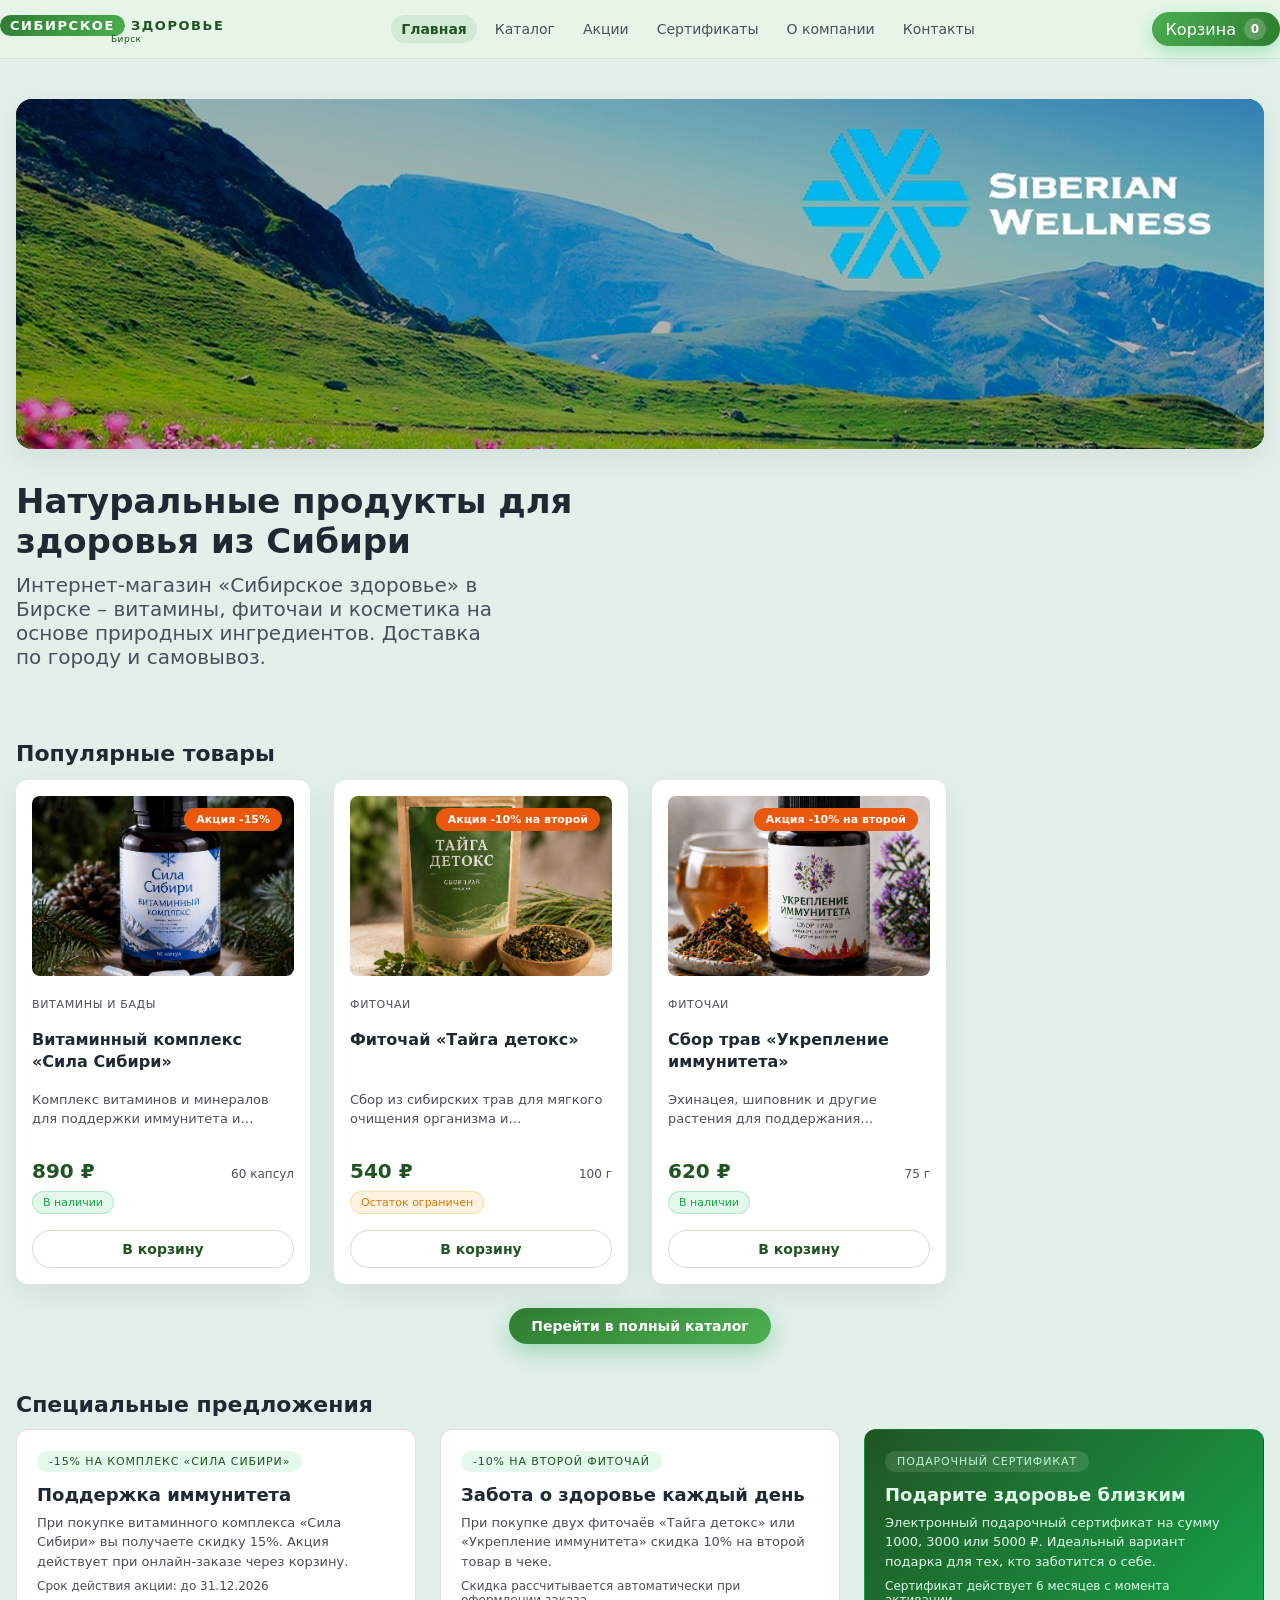
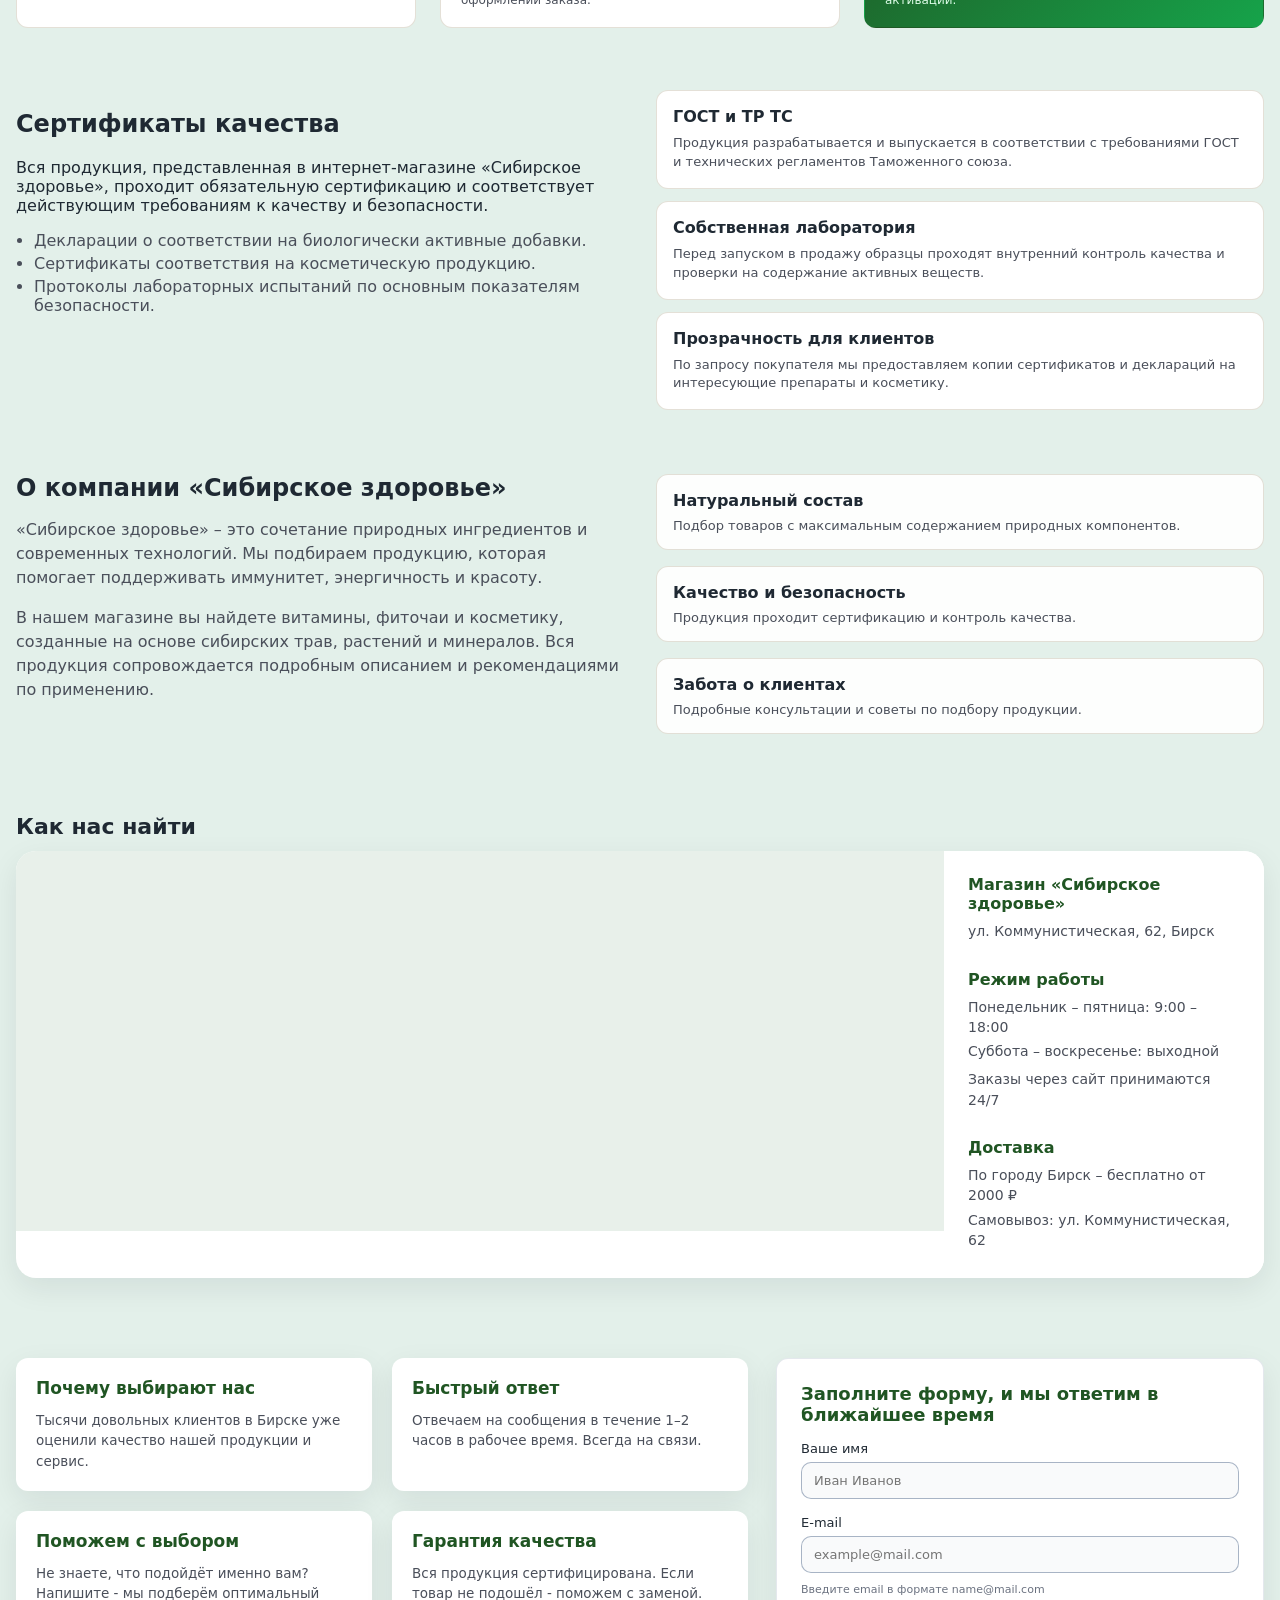
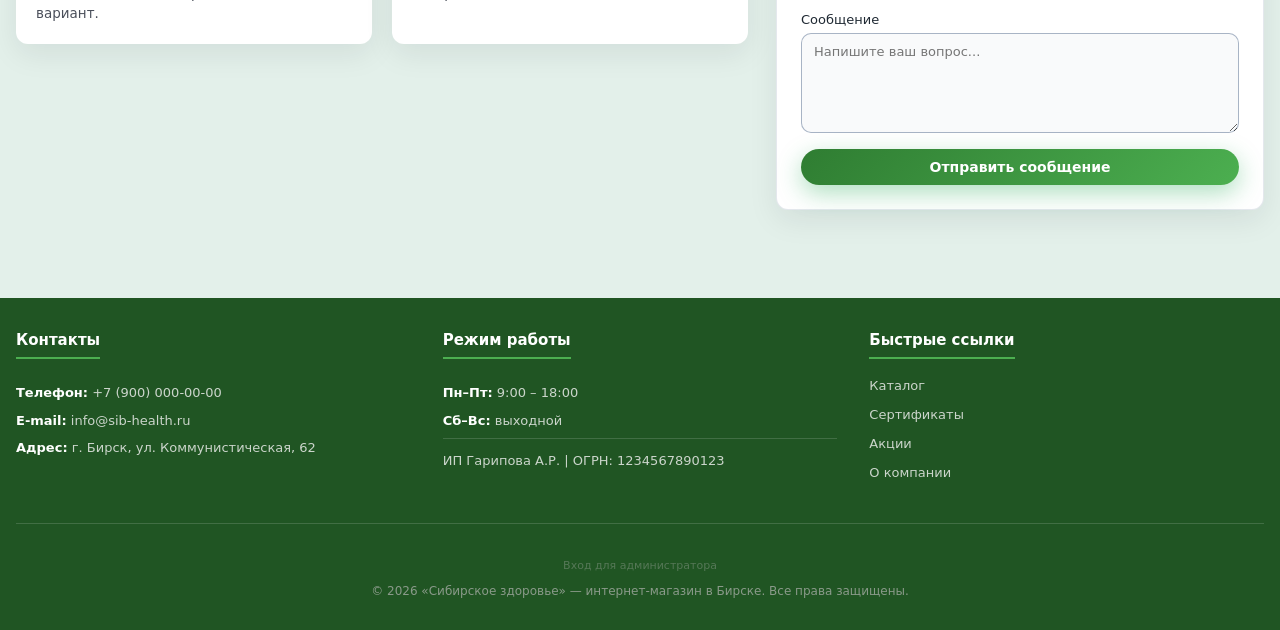
==== commit fd06a381: "Add files via upload" ====
--- a/index.html
+++ b/index.html
@@ -3,6 +3,7 @@
 <head>
   <meta charset="UTF-8" />
   <meta name="viewport" content="width=device-width, initial-scale=1.0" />
+  <meta name="description" content="Интернет-магазин «Сибирское здоровье» в Бирске. Витамины, фиточаи, косметика для здоровья. Доставка по городу.">
   <title>Сибирское здоровье – интернет‑магазин в Бирске</title>
   <link rel="stylesheet" href="styles.css" />
 </head>
@@ -11,7 +12,10 @@
   <header class="header">
     <div class="container header__inner">
       <div class="logo">
-        <span class="logo__accent">Сибирское</span> здоровье
+        <div class="logo__main">
+          <span class="logo__accent">Сибирское</span> здоровье
+        </div>
+        <div class="logo__city">Бирск</div>
       </div>
       <nav class="nav">
         <a href="#hero" class="nav__link">Главная</a>
@@ -19,6 +23,7 @@
         <a href="#promos" class="nav__link">Акции</a>
         <a href="certificates.html" class="nav__link">Сертификаты</a>
         <a href="#about" class="nav__link">О компании</a>
+        <a href="#contacts-map" class="nav__link">Контакты</a>
       </nav>
       <button type="button" class="cart-button" id="cartButton">
         Корзина
@@ -134,95 +139,122 @@
       </div>
     </section>
 
-   <section class="feedback" id="feedback">
-  <div class="container">
-    <div class="feedback__grid">
-      <!-- ЛЕВАЯ КОЛОНКА: информация для клиентов (не сертификация!) -->
-      <div class="feedback__info">
-        <div class="feedback__card">
-          <h3>Почему выбирают нас</h3>
-          <p>Тысячи довольных клиентов в Бирске уже оценили качество нашей продукции и сервис.</p>
-        </div>
-        
-        <div class="feedback__card">
-          <h3>Быстрый ответ</h3>
-          <p>Отвечаем на сообщения в течение 1–2 часов в рабочее время. Всегда на связи.</p>
-        </div>
-        
-        <div class="feedback__card">
-          <h3>Поможем с выбором</h3>
-          <p>Не знаете, что подойдёт именно вам? Напишите - мы подберём оптимальный вариант.</p>
-        </div>
-        
-        <div class="feedback__card">
-          <h3>Гарантия качества</h3>
-          <p>Вся продукция сертифицирована. Если товар не подошёл - поможем с заменой.</p>
-        </div>
-      </div>
-      
-      <div class="feedback__form-wrapper">
-        <form class="feedback__form" id="feedbackForm">
-          <h3>Заполните форму, и мы ответим в ближайшее время</h3>
-          
-          <label class="form__field">
-            <span>Ваше имя</span>
-            <input type="text" name="name" class="input" placeholder="Иван Иванов" required />
-          </label>
-          
-          <label class="form__field">
-            <span>E-mail</span>
-            <input type="email" name="email" class="input" placeholder="example@mail.com" required />
-            <small class="form__hint">Введите email в формате name@mail.com</small>
-          </label>
-          
-          <label class="form__field">
-            <span>Сообщение</span>
-            <textarea name="message" class="textarea" rows="4" placeholder="Напишите ваш вопрос..." required></textarea>
-          </label>
-          
-          <button type="submit" class="btn btn--primary btn--full">Отправить сообщение</button>
-          <p class="form__success" id="feedbackSuccess" hidden>✅ Спасибо! Ваше сообщение отправлено.</p>
-        </form>
+    <!-- КАРТА С МЕСТОПОЛОЖЕНИЕМ МАГАЗИНА -->
+    <section class="contacts-map" id="contacts-map">
+      <div class="container">
+        <div class="section-header">
+          <h2>Как нас найти</h2>
+        </div>
+        <div class="contacts-map__wrapper">
+          <div id="shopMap" class="contacts-map__canvas"></div>
+          <div class="contacts-map__info">
+            <div class="contacts-map__address">
+              <div>
+                <strong>Магазин «Сибирское здоровье»</strong>
+                <p>ул. Коммунистическая, 62, Бирск</p>
+              </div>
+            </div>
+            <div class="contacts-map__hours">
+              <div>
+                <strong>Режим работы</strong>
+                <p>Понедельник – пятница: 9:00 – 18:00</p>
+                <p>Суббота – воскресенье: выходной</p>
+                <p class="contacts-map__note">Заказы через сайт принимаются 24/7</p>
+              </div>
+            </div>
+            <div class="contacts-map__delivery">
+              <div>
+                <strong>Доставка</strong>
+                <p>По городу Бирск – бесплатно от 2000 ₽</p>
+                <p>Самовывоз: ул. Коммунистическая, 62</p>
+              </div>
+            </div>
+          </div>
+        </div>
+      </div>
+    </section>
+
+    <section class="feedback" id="feedback">
+      <div class="container">
+        <div class="feedback__grid">
+          <div class="feedback__info">
+            <div class="feedback__card">
+              <h3>Почему выбирают нас</h3>
+              <p>Тысячи довольных клиентов в Бирске уже оценили качество нашей продукции и сервис.</p>
+            </div>
+            <div class="feedback__card">
+              <h3>Быстрый ответ</h3>
+              <p>Отвечаем на сообщения в течение 1–2 часов в рабочее время. Всегда на связи.</p>
+            </div>
+            <div class="feedback__card">
+              <h3>Поможем с выбором</h3>
+              <p>Не знаете, что подойдёт именно вам? Напишите - мы подберём оптимальный вариант.</p>
+            </div>
+            <div class="feedback__card">
+              <h3>Гарантия качества</h3>
+              <p>Вся продукция сертифицирована. Если товар не подошёл - поможем с заменой.</p>
+            </div>
+          </div>
+          <div class="feedback__form-wrapper">
+            <form class="feedback__form" id="feedbackForm">
+              <h3>Заполните форму, и мы ответим в ближайшее время</h3>
+              <label class="form__field">
+                <span>Ваше имя</span>
+                <input type="text" name="name" class="input" placeholder="Иван Иванов" required />
+              </label>
+              <label class="form__field">
+                <span>E-mail</span>
+                <input type="email" name="email" class="input" placeholder="example@mail.com" required />
+                <small class="form__hint">Введите email в формате name@mail.com</small>
+              </label>
+              <label class="form__field">
+                <span>Сообщение</span>
+                <textarea name="message" class="textarea" rows="4" placeholder="Напишите ваш вопрос..." required></textarea>
+              </label>
+              <button type="submit" class="btn btn--primary btn--full">Отправить сообщение</button>
+              <p class="form__success" id="feedbackSuccess" hidden>✅ Спасибо! Ваше сообщение отправлено.</p>
+            </form>
+          </div>
+        </div>
+      </div>
+    </section>
+  </main>
+
+  <footer class="footer">
+    <div class="container">
+      <div class="footer__grid">
+        <div class="footer__col">
+          <h4>Контакты</h4>
+          <p><strong>Телефон:</strong> +7 (900) 000-00-00</p>
+          <p><strong>E-mail:</strong> info@sib-health.ru</p>
+          <p><strong>Адрес:</strong> г. Бирск, ул. Коммунистическая, 62</p>
+        </div>
+        <div class="footer__col">
+          <h4>Режим работы</h4>
+          <p><strong>Пн–Пт:</strong> 9:00 – 18:00</p>
+          <p><strong>Сб–Вс:</strong> выходной</p>
+          <p class="footer__requisites">ИП Гарипова А.Р. | ОГРН: 1234567890123</p>
+        </div>
+        <div class="footer__col">
+          <h4>Быстрые ссылки</h4>
+          <ul class="footer__links">
+            <li><a href="catalog.html">Каталог</a></li>
+            <li><a href="certificates.html">Сертификаты</a></li>
+            <li><a href="#promos">Акции</a></li>
+            <li><a href="#about">О компании</a></li>
+          </ul>
+        </div>
+      </div>
+      <div class="footer__bottom">
+        <div style="margin-top: 10px;">
+          <a href="#" id="adminLoginLink" style="color: #8a9a8a; font-size: 11px; text-decoration: none; opacity: 0.5;">Вход для администратора</a>
+        </div>
+        <p>© 2026 «Сибирское здоровье» — интернет-магазин в Бирске. Все права защищены.</p>
       </div>
     </div>
-  </div>
-</section>
-  </main>
-
-  <footer class="footer">
-  <div class="container">
-    <div class="footer__grid">
-      
-      <div class="footer__col">
-        <h4>Контакты</h4>
-        <p><strong>Телефон:</strong> +7 (900) 000-00-00</p>
-        <p><strong>E-mail:</strong> info@sib-health.ru</p>
-        <p><strong>Адрес:</strong> г. Бирск, ул. Коммунистическая, д. 27</p>
-      </div>
-      
-      <div class="footer__col">
-        <h4>Режим работы</h4>
-        <p><strong>Пн–Пт:</strong> 9:00 – 18:00</p>
-        <p><strong>Сб–Вс:</strong> выходной</p>
-        <p class="footer__requisites">ИП Гарипова А.Р. | ОГРН: 1234567890123</p>
-      </div>
-      
-      <div class="footer__col">
-        <h4>Быстрые ссылки</h4>
-        <ul class="footer__links">
-          <li><a href="catalog.html">Каталог</a></li>
-          <li><a href="certificates.html">Сертификаты</a></li>
-          <li><a href="#promos">Акции</a></li>
-          <li><a href="#about">О компании</a></li>
-        </ul>
-      </div>
-    </div>
-    <div class="footer__bottom">
-      <p>© 2026 «Сибирское здоровье» — интернет-магазин в Бирске. Все права защищены.</p>
-    </div>
-  </div>
-</footer>
-
+  </footer>
+
+  <!-- КОРЗИНА -->
   <div class="cart" id="cartPanel" aria-hidden="true">
     <div class="cart__overlay" id="cartOverlay"></div>
     <div class="cart__content">
@@ -230,65 +262,161 @@
         <h2>Корзина</h2>
         <button type="button" class="cart__close" id="cartClose" aria-label="Закрыть корзину">×</button>
       </div>
-      <div class="cart__items" id="cartItems"></div>
-      <div class="cart__summary">
-        <div class="cart__row">
-          <span>Сумма без скидки:</span>
-          <span id="cartSubtotal">0 ₽</span>
-        </div>
-        <div class="cart__row cart__row--discount" id="cartDiscountRow" hidden>
-          <span>Скидка по акциям:</span>
-          <span id="cartDiscount">‑0 ₽</span>
-        </div>
-        <div class="cart__row cart__row--total">
-          <span>Итого к оплате:</span>
-          <span id="cartTotal">0 ₽</span>
-        </div>
-        <form class="form cart__form" id="orderForm">
-          <h3>Оформление заказа</h3>
-          <label class="form__field">
-            <span>Имя и фамилия</span>
-            <input
-  type="text"
-  name="name"
-  class="input"
-  autocomplete="name"
-  minlength="2"
-  required
-/>
-          </label>
-          <label class="form__field">
-  <span>Телефон</span>
-
-  <input
-    type="tel"
-    name="phone"
-    class="input"
-    placeholder="+79991234567"
-    pattern="(\+7|8)[0-9]{10}"
-    required
-  />
-
-  <small class="form__hint">
-    Формат: +79990000000
-  </small>
-</label>
-          <label class="form__field">
-            <span>Способ доставки</span>
-            <select name="delivery" class="select" required>
-              <option value="pickup">Самовывоз (г. Бирск)</option>
-              <option value="courier">Курьер по городу Бирск</option>
-            </select>
-          </label>
-          <button type="submit" class="btn btn--primary btn--full">Подтвердить заказ</button>
-          <p class="form__success" id="orderSuccess" hidden>Заказ успешно оформлен. Спасибо!</p>
-        </form>
+      <div class="cart__scrollable">
+        <div class="cart__items" id="cartItems"></div>
+        <div class="cart__summary">
+          <div class="cart__row">
+            <span>Сумма без скидки:</span>
+            <span id="cartSubtotal">0 ₽</span>
+          </div>
+          <div class="cart__row cart__row--discount" id="cartDiscountRow" hidden>
+            <span>Скидка по акциям:</span>
+            <span id="cartDiscount">‑0 ₽</span>
+          </div>
+          <div class="cart__row cart__row--total">
+            <span>Итого к оплате:</span>
+            <span id="cartTotal">0 ₽</span>
+          </div>
+
+          <button id="clearCartBtn" class="btn-clear-cart" style="display: block; margin-bottom: 15px; background: #ef4444; color: white; border: none; padding: 8px 20px; border-radius: 30px; cursor: pointer; font-size: 13px;">
+    Очистить корзину
+</button>
+
+          <form class="form cart__form" id="orderForm" novalidate>
+            <h3>Оформление заказа</h3>
+            <label class="form__field">
+              <span>Имя и фамилия</span>
+              <input type="text" name="name" class="input" autocomplete="name" placeholder="Иван Иванов" required />
+            </label>
+            <label class="form__field">
+              <span>Телефон</span>
+              <input type="tel" name="phone" class="input" placeholder="+79991234567" pattern="(\+7|8)[0-9]{10}" required/>
+              <small class="form__hint">Формат: +79990000000</small>
+            </label>
+            <label class="form__field">
+              <span>Способ доставки</span>
+              <select name="delivery" class="select" id="deliverySelect" required>
+                <option value="">Выберите доставку</option>
+                <option value="pickup">Самовывоз (г. Бирск)</option>
+                <option value="courier">Курьер по городу Бирск</option>
+              </select>
+            </label>
+
+            <div id="addressField" style="display: none;">
+              <label class="form__field">
+                <span>Адрес доставки</span>
+                <input type="text" name="address" class="input" id="addressInput" placeholder="г. Бирск, ул. ... , д. ...">
+                <small class="form__hint">Укажите улицу, дом, квартиру</small>
+              </label>
+              <button type="button" id="openAddressMapBtn" class="btn-map">🗺️ Выбрать на карте</button>
+            </div>
+
+            <div id="addressMapModal" style="display: none; position: fixed; top: 0; left: 0; right: 0; bottom: 0; background: rgba(0,0,0,0.8); z-index: 10000; justify-content: center; align-items: center;">
+              <div style="background: white; border-radius: 20px; width: 90%; max-width: 600px; overflow: hidden; box-shadow: 0 20px 40px rgba(0,0,0,0.3);">
+                <div style="padding: 18px 20px; background: var(--color-primary-dark); color: white; display: flex; justify-content: space-between; align-items: center;">
+                  <span style="font-size: 18px; font-weight: 600;">📍 Выберите точку на карте</span>
+                  <button id="closeAddressMapBtn" style="background: none; border: none; color: white; font-size: 28px; cursor: pointer;">&times;</button>
+                </div>
+                <div id="addressMap" style="height: 400px; width: 100%;"></div>
+                <div style="padding: 16px; text-align: center; background: #f9fafb;">
+                  <button id="confirmAddressBtn" class="btn btn--primary" style="padding: 10px 24px;">Подтвердить адрес</button>
+                </div>
+              </div>
+            </div>
+
+            <label class="form__field" style="flex-direction: row; align-items: center; gap: 10px; margin-bottom: 20px;">
+              <input type="checkbox" id="consentCheckbox" required style="width: 18px; height: 18px; cursor: pointer;">
+              <span style="font-size: 13px;">Я согласен на <a href="#" id="privacyLink" style="color: #2f7d32;">обработку персональных данных</a></span>
+            </label>
+
+            <button type="submit" class="btn-order">Подтвердить заказ</button>
+            <p class="form__success" id="orderSuccess" hidden>Заказ успешно оформлен. Спасибо!</p>
+          </form>
+        </div>
       </div>
     </div>
   </div>
 
   <script src="data.js"></script>
-  <script src="gscript.js"></script>
   <script src="script.js"></script>
+  <script src="https://api-maps.yandex.ru/2.1/?apikey=f0835711-6c91-4292-918c-6f9670282bd4&lang=ru_RU"></script>
+
+  <script>
+    if (document.getElementById('shopMap')) {
+        ymaps.ready(function() {
+            const shopLat = 55.414977;
+            const shopLon = 55.531048;
+            const shopMap = new ymaps.Map('shopMap', {
+                center: [shopLat, shopLon],
+                zoom: 18,
+                controls: ['zoomControl', 'fullscreenControl']
+            });
+            const placemark = new ymaps.Placemark([shopLat, shopLon], {
+                hintContent: 'Магазин «Сибирское здоровье»',
+                balloonContent: '<div style="font-family: sans-serif;"><strong style="color: #2f7d32;">«Сибирское здоровье»</strong><br>ул. Коммунистическая, 62, Бирск<br>+7 (900) 000-00-00<br>Пн–Пт: 9:00–18:00<br>Доставка по городу от 2000 ₽</div>'
+            }, { preset: 'islands#greenShopIcon', balloonOffset: [0, -30] });
+            shopMap.geoObjects.add(placemark);
+            placemark.balloon.open();
+        });
+    }
+  </script>
+
+  <div id="adminModal" style="display: none; position: fixed; top: 0; left: 0; right: 0; bottom: 0; background: rgba(0,0,0,0.8); z-index: 10000; justify-content: center; align-items: center;">
+    <div style="background: white; border-radius: 16px; width: 90%; max-width: 400px; overflow: hidden; box-shadow: 0 20px 40px rgba(0,0,0,0.3);">
+      <div style="padding: 20px; background: var(--color-primary-dark); color: white; text-align: center;">
+        <h3 style="margin: 0;">Вход в админ-панель</h3>
+      </div>
+      <div style="padding: 30px 20px;">
+        <label style="display: block; margin-bottom: 10px; font-weight: 500;">Введите пароль:</label>
+        <input type="password" id="adminPassword" class="input" placeholder="Пароль" style="width: 100%; margin-bottom: 20px;">
+        <div style="display: flex; gap: 10px;">
+          <button id="adminLoginBtn" class="btn btn--primary" style="flex: 1;">Войти</button>
+          <button id="adminModalCloseBtn" class="btn btn--secondary" style="flex: 1;">Отмена</button>
+        </div>
+        <p id="adminError" style="color: red; font-size: 12px; margin-top: 15px; text-align: center; display: none;">❌ Неверный пароль</p>
+      </div>
+    </div>
+  </div>
+
+  <script>
+    const ADMIN_PASSWORD = 'admin123';
+    const adminLoginLink = document.getElementById('adminLoginLink');
+    const adminModal = document.getElementById('adminModal');
+    const adminPasswordInput = document.getElementById('adminPassword');
+    const adminLoginBtn = document.getElementById('adminLoginBtn');
+    const adminModalCloseBtn = document.getElementById('adminModalCloseBtn');
+    const adminError = document.getElementById('adminError');
+    
+    if (adminLoginLink) {
+      adminLoginLink.addEventListener('click', function(e) {
+        e.preventDefault();
+        if (adminModal) {
+          adminModal.style.display = 'flex';
+          adminPasswordInput.value = '';
+          adminError.style.display = 'none';
+        }
+      });
+    }
+    
+    function loginToAdmin() {
+      const password = adminPasswordInput.value;
+      if (password === ADMIN_PASSWORD) {
+        window.location.href = 'admin.html';
+      } else {
+        adminError.style.display = 'block';
+      }
+    }
+    
+    if (adminLoginBtn) adminLoginBtn.addEventListener('click', loginToAdmin);
+    if (adminPasswordInput) adminPasswordInput.addEventListener('keypress', function(e) {
+      if (e.key === 'Enter') loginToAdmin();
+    });
+    if (adminModalCloseBtn) adminModalCloseBtn.addEventListener('click', function() {
+      adminModal.style.display = 'none';
+    });
+    if (adminModal) adminModal.addEventListener('click', function(e) {
+      if (e.target === adminModal) adminModal.style.display = 'none';
+    });
+  </script>
 </body>
 </html>
--- a/styles.css
+++ b/styles.css
@@ -1,5 +1,5 @@
 :root {
-  --color-bg: #f4f7f5;
+  --color-bg: #e3f0ea;
   --color-surface: #ffffff;
   --color-primary: #2f7d32;
   --color-primary-light: #4caf50;
@@ -17,36 +17,20 @@
 
 *,
 *::before,
-*::after {
-  box-sizing: border-box;
-}
-
-html,
-body {
+*::after { box-sizing: border-box; }
+
+html, body {
   margin: 0;
   padding: 0;
   font-family: system-ui, -apple-system, BlinkMacSystemFont, "Segoe UI", sans-serif;
   color: var(--color-text);
-  background: radial-gradient(circle at top left, #e0f2f1, #f4f7f5);
-}
-
-body {
-  min-height: 100vh;
-}
-
-img {
-  max-width: 100%;
-  display: block;
-}
-
-a {
-  color: inherit;
-  text-decoration: none;
-}
-
-button {
-  font: inherit;
-}
+  background-color: var(--color-bg);
+}
+
+body { min-height: 100vh; }
+img { max-width: 100%; display: block; }
+a { color: inherit; text-decoration: none; }
+button { font: inherit; }
 
 .container {
   max-width: var(--container-width);
@@ -60,7 +44,7 @@
   top: 0;
   z-index: 20;
   backdrop-filter: blur(16px);
-  background: linear-gradient(to bottom, rgba(244, 247, 245, 0.96), rgba(244, 247, 245, 0.9));
+  background: rgba(232, 245, 233, 0.96);
   border-bottom: 1px solid rgba(148, 163, 184, 0.25);
 }
 
@@ -70,18 +54,23 @@
   justify-content: space-between;
   padding: 12px 0;
   gap: 16px;
-}
-
+  flex-wrap: wrap;
+}
+
+/* ===== ЛОГОТИП ===== */
 .logo {
+  display: flex;
+  flex-direction: column;
+  align-items: center;
+  gap: 2px;
   font-weight: 700;
   letter-spacing: 0.12em;
   text-transform: uppercase;
   font-size: 13px;
   color: var(--color-primary-dark);
-  display: flex;
-  align-items: center;
-  gap: 6px;
-}
+}
+
+.logo__main { display: flex; align-items: center; gap: 6px; }
 
 .logo__accent {
   padding: 3px 10px;
@@ -90,10 +79,21 @@
   color: #ffffff;
 }
 
+.logo__city {
+  font-size: 9px;
+  font-weight: 400;
+  color: #205523;
+  letter-spacing: 0.5px;
+  text-transform: none;
+  margin-left: 28px;
+  margin-top: -4px;
+}
+
 .nav {
   display: flex;
   align-items: center;
-  gap: 16px;
+  gap: 8px;
+  flex-wrap: wrap;
 }
 
 .nav__link {
@@ -109,6 +109,13 @@
   background-color: rgba(200, 155, 60, 0.08);
   color: var(--color-primary-dark);
   transform: translateY(-1px);
+}
+
+.nav__link.active {
+  color: var(--color-primary-dark) !important;
+  font-weight: 600 !important;
+  background-color: rgba(47, 125, 50, 0.1);
+  border-radius: 999px;
 }
 
 .cart-button {
@@ -142,6 +149,15 @@
   font-weight: 600;
 }
 
+/* ===== КНОПКА ОЧИСТКИ КОРЗИНЫ ===== */
+.btn-clear-cart { transition: all 0.3s ease; }
+.btn-clear-cart:hover {
+  background: #dc2626 !important;
+  transform: translateY(-1px);
+  box-shadow: 0 4px 12px rgba(220, 38, 38, 0.3);
+}
+.btn-clear-cart:active { transform: translateY(0); }
+
 /* ===== ГЕРОЙ ===== */
 .hero {
   padding: 32px 0 40px;
@@ -155,6 +171,7 @@
   box-shadow: var(--shadow-soft);
   height: 350px;
   position: relative;
+  background: linear-gradient(135deg, #1a5c1e, #4caf50);
 }
 
 .hero__banner-img {
@@ -186,23 +203,19 @@
 .hero__image {
   height: 260px;
   border-radius: var(--radius-lg);
-  background: radial-gradient(circle at top left, #bbf7d0, #a5d6a7);
+  background: linear-gradient(135deg, #2f7d32, #66bb6a);
   box-shadow: var(--shadow-soft);
   overflow: hidden;
+  display: flex;
+  align-items: center;
+  justify-content: center;
 }
 
 .hero__image-img {
   width: 100%;
   height: 100%;
   object-fit: cover;
-}
-
-.hero__banner::after {
-  content: "";
-  position: absolute;
-  inset: 0;
-  background: linear-gradient(to bottom, rgba(0, 0, 0, 0.1), rgba(0, 0, 0, 0.3));
-  pointer-events: none;
+  object-position: center;
 }
 
 /* ===== КНОПКИ ===== */
@@ -236,41 +249,8 @@
   border: 1px solid rgba(148, 133, 97, 0.3);
 }
 
-.btn--secondary:hover {
-  background-color: #f3ece1;
-}
-
-.btn--full {
-  width: 100%;
-}
-
-/* ===== ХЛЕБНЫЕ КРОШКИ ===== */
-.breadcrumbs {
-  padding: 12px 0;
-  background: transparent;
-  font-size: 13px;
-  color: var(--color-text-muted);
-}
-
-.breadcrumbs a {
-  color: var(--color-text-muted);
-  text-decoration: none;
-  transition: color var(--transition-fast);
-}
-
-.breadcrumbs a:hover {
-  color: var(--color-primary);
-}
-
-.breadcrumbs__separator {
-  margin: 0 8px;
-  color: var(--color-text-muted);
-}
-
-.breadcrumbs__current {
-  color: var(--color-text);
-  font-weight: 500;
-}
+.btn--secondary:hover { background-color: #f3ece1; }
+.btn--full { width: 100%; }
 
 /* ===== ЗАГОЛОВКИ СЕКЦИЙ ===== */
 .section-header {
@@ -279,32 +259,20 @@
   justify-content: space-between;
   gap: 16px;
   margin-bottom: 12px;
-}
-
-.section-header h2 {
-  margin: 0;
-  font-size: 22px;
-}
+  flex-wrap: wrap;
+}
+
+.section-header h2 { margin: 0; font-size: 22px; }
 
 /* ===== КАТАЛОГ ===== */
-.catalog {
-  padding: 12px 0 32px;
-}
-
-.catalog__controls {
-  display: flex;
-  gap: 10px;
-  flex-wrap: wrap;
-}
-
+.catalog { padding: 12px 0 32px; }
 .catalog__grid {
   margin-top: 14px;
   display: grid;
-  grid-template-columns: repeat(auto-fit, minmax(220px, 1fr));
-  gap: 16px;
-}
-
-/* ===== ПАНЕЛЬ УПРАВЛЕНИЯ КАТАЛОГОМ ===== */
+  grid-template-columns: repeat(auto-fill, minmax(280px, 1fr));
+  gap: 24px;
+}
+
 .catalog-controls-bar {
   display: flex;
   flex-wrap: wrap;
@@ -313,999 +281,128 @@
   justify-content: flex-end;
 }
 
-.catalog-search {
-  flex: 2;
-  min-width: 200px;
-}
-
-.catalog-select {
-  min-width: 180px;
-  cursor: pointer;
-}
-
-/* ===== ИНДИКАТОР ЗАГРУЗКИ ===== */
-.catalog-loader {
-  display: flex;
-  flex-direction: column;
-  align-items: center;
-  justify-content: center;
-  padding: 40px;
-  text-align: center;
-}
-
-.loader-spinner {
-  width: 48px;
-  height: 48px;
-  border: 3px solid rgba(47, 125, 50, 0.2);
-  border-top-color: var(--color-primary);
-  border-radius: 50%;
-  animation: spin 1s linear infinite;
-  margin-bottom: 16px;
-}
-
-@keyframes spin {
-  to {
-    transform: rotate(360deg);
-  }
-}
-
-/* ===== ПУСТОЕ СОСТОЯНИЕ ===== */
-.catalog-empty {
-  text-align: center;
-  padding: 48px 20px;
-  background: var(--color-surface);
-  border-radius: var(--radius-lg);
-  box-shadow: var(--shadow-soft);
-}
-
-.catalog-empty__icon {
-  font-size: 64px;
-  opacity: 0.6;
-  display: block;
-  margin-bottom: 16px;
-}
-
-.catalog-empty h3 {
-  margin: 0 0 8px 0;
-  font-size: 20px;
-  color: var(--color-text);
-}
-
-.catalog-empty p {
-  margin: 0 0 20px 0;
-  color: var(--color-text-muted);
-  font-size: 14px;
-}
-
-/* ===== ТОВАРЫ ===== */
+.catalog-search { flex: 2; min-width: 200px; }
+.catalog-select { min-width: 180px; cursor: pointer; }
+
+/* ===== ТОВАРЫ (улучшенные карточки) ===== */
 .product-card {
   background-color: var(--color-surface);
   border-radius: var(--radius-md);
   box-shadow: var(--shadow-soft);
-  padding: 14px;
+  padding: 16px;
   display: flex;
   flex-direction: column;
-  gap: 8px;
+  gap: 10px;
   position: relative;
   overflow: hidden;
+  height: 100%;
+  min-height: 420px;
+  transition: transform 0.2s, box-shadow 0.2s;
+}
+
+.product-card:hover {
+  transform: translateY(-4px);
+  box-shadow: 0 15px 35px rgba(0, 0, 0, 0.1);
 }
 
 .product-card__badge {
   position: absolute;
-  top: 10px;
-  right: 10px;
-  padding: 6px 12px;
-  border-radius: 999px;
+  top: 12px;
+  right: 12px;
+  padding: 5px 12px;
+  border-radius: 20px;
   font-size: 11px;
-  font-weight: 800;
+  font-weight: 700;
   color: #ffffff;
-  text-shadow: 0 1px 1px rgba(0,0,0,0.2);
-  box-shadow: 0 4px 10px rgba(0,0,0,0.2);
   z-index: 2;
   background-color: #16a34a;
 }
 
-.product-card__badge--promo {
-  background-color: #ea580c;
-}
+.product-card__badge--promo { background-color: #ea580c; }
 
 .product-card__image {
   width: 100%;
-  height: 170px;
+  height: 180px;
   object-fit: cover;
   border-radius: var(--radius-sm);
   background-color: #e8f0ea;
-  margin-bottom: 4px;
   transition: transform 0.3s ease;
 }
 
-.product-card:hover .product-card__image {
-  transform: scale(1.03);
-}
-
-@media (max-width: 720px) {
-  .product-card__image {
-    height: 150px;
-  }
-}
-
-.product-card__title {
-  font-size: 15px;
-  font-weight: 600;
-  margin: 0;
-}
+.product-card:hover .product-card__image { transform: scale(1.03); }
 
 .product-card__category {
   font-size: 11px;
   text-transform: uppercase;
   letter-spacing: 0.06em;
   color: var(--color-text-muted);
+  margin-top: 4px;
+}
+
+.product-card__title {
+  font-size: 16px;
+  font-weight: 600;
+  margin: 0;
+  line-height: 1.35;
+  min-height: 44px;
+  color: var(--color-text);
 }
 
 .product-card__desc {
   font-size: 13px;
   color: var(--color-text-muted);
-  flex-grow: 1;
-}
-
-.product-card__meta {
-  display: flex;
-  align-items: center;
-  justify-content: space-between;
-  gap: 8px;
-  margin-top: 6px;
+  line-height: 1.45;
+  margin-bottom: 8px;
+  display: -webkit-box;
+  -webkit-line-clamp: 2;
+  -webkit-box-orient: vertical;
+  overflow: hidden;
 }
 
 .product-card__price {
   font-weight: 700;
   color: var(--color-primary-dark);
-}
-
-.product-card__volume {
-  font-size: 11px;
-  color: var(--color-text-muted);
-}
+  font-size: 20px;
+}
+
+.product-card__volume { font-size: 12px; color: var(--color-text-muted); }
 
 .product-card__stock {
   font-size: 11px;
+  padding: 4px 10px;
+  border-radius: 20px;
+  display: inline-block;
+}
+
+.product-card__stock--in {
+  background: #22c55e20;
   color: #16a34a;
+  border: 1px solid #22c55e40;
+}
+
+.product-card__stock--low {
+  background: #f59e0b20;
+  color: #d97706;
+  border: 1px solid #f59e0b40;
+}
+
+.product-card__stock--out {
+  background: #ef444420;
+  color: #dc2626;
+  border: 1px solid #ef444440;
 }
 
 .product-card__btn {
-  font-size: 13px;
-  padding-inline: 14px;
-}
-
-/* ===== АКЦИИ ===== */
-.promos {
-  padding: 16px 0 30px;
-}
-
-.promos__grid {
-  margin-top: 10px;
-  display: grid;
-  grid-template-columns: repeat(auto-fit, minmax(260px, 1fr));
-  gap: 16px;
-}
-
-.promo-card {
-  background-color: #ffffff;
-  border-radius: var(--radius-md);
-  border: 1px solid rgba(148, 133, 97, 0.25);
-  padding: 14px 16px;
-  cursor: pointer;
-  transition: transform var(--transition-fast), box-shadow var(--transition-fast), border-color var(--transition-fast);
-}
-
-.promo-card:hover {
-  transform: translateY(-2px);
-  box-shadow: var(--shadow-soft);
-  border-color: rgba(148, 133, 97, 0.4);
-}
-
-.promo-card__label {
-  display: inline-flex;
-  padding: 4px 10px;
-  border-radius: 999px;
-  background-color: rgba(34, 197, 94, 0.12);
-  color: var(--color-primary-dark);
-  font-size: 11px;
-  text-transform: uppercase;
-  letter-spacing: 0.08em;
-  margin-bottom: 6px;
-}
-
-.promo-card__title {
-  margin: 0 0 6px;
-  font-size: 16px;
-}
-
-.promo-card__text {
-  margin: 0 0 6px;
-  font-size: 13px;
-  color: var(--color-text-muted);
-}
-
-.promo-card__note {
-  margin: 0;
-  font-size: 12px;
-  color: var(--color-text-muted);
-}
-
-.promo-card--accent {
-  background: linear-gradient(135deg, var(--color-primary-dark), #16a34a);
-  color: #e5f9ed;
-  border-color: transparent;
-}
-
-.promo-card--accent .promo-card__label {
-  background-color: rgba(255, 255, 255, 0.12);
-  color: #bbf7d0;
-}
-
-.promo-card--accent .promo-card__text,
-.promo-card--accent .promo-card__note {
-  color: #dcfce7;
-}
-
-/* ===== СЕРТИФИКАТЫ КАЧЕСТВА (на главной) ===== */
-.certificates {
-  padding: 6px 0 34px;
-}
-
-.certificates__inner {
-  display: grid;
-  grid-template-columns: minmax(0, 1.1fr) minmax(0, 1fr);
-  gap: 26px;
-}
-
-.certificates__list {
-  padding-left: 18px;
-  color: var(--color-text-muted);
-}
-
-.certificates__list li + li {
+  width: 100%;
   margin-top: 4px;
-}
-
-.certificates__cards {
-  display: grid;
-  gap: 10px;
-}
-
-.certificate-card {
-  padding: 12px 14px;
-  border-radius: var(--radius-md);
-  background-color: #ffffff;
-  border: 1px solid rgba(148, 133, 97, 0.25);
-  cursor: pointer;
-  transition: transform var(--transition-fast), box-shadow var(--transition-fast), border-color var(--transition-fast);
-}
-
-.certificate-card h3 {
-  margin: 0 0 4px;
-  font-size: 15px;
-}
-
-.certificate-card p {
-  margin: 0;
-  font-size: 13px;
-  color: var(--color-text-muted);
-}
-
-.certificate-card:hover {
-  transform: translateY(-2px);
-  box-shadow: var(--shadow-soft);
-  border-color: rgba(148, 133, 97, 0.4);
-}
-
-/* ===== О КОМПАНИИ ===== */
-.about {
-  padding: 32px 0;
-}
-
-.about__inner {
-  display: grid;
-  grid-template-columns: minmax(0, 1.2fr) minmax(0, 1fr);
-  gap: 28px;
-  align-items: flex-start;
-}
-
-.about__text h2 {
-  margin-top: 0;
-}
-
-.about__text p {
-  color: var(--color-text-muted);
-}
-
-.about__highlights {
-  display: grid;
-  gap: 12px;
-}
-
-.highlight-card {
-  padding: 12px 14px;
-  border-radius: var(--radius-md);
-  background-color: rgba(255, 255, 255, 0.9);
-  border: 1px solid rgba(148, 133, 97, 0.25);
-}
-
-.highlight-card h3 {
-  margin: 0 0 4px;
-  font-size: 15px;
-}
-
-.highlight-card p {
-  margin: 0;
-  font-size: 13px;
-  color: var(--color-text-muted);
-}
-
-/* ===== ПОДАРОЧНЫЕ СЕРТИФИКАТЫ (страница certificates.html) ===== */
-.gift {
-  padding: 20px 0 30px;
-}
-
-.gift-cards {
-  margin-top: 12px;
-  display: grid;
-  grid-template-columns: repeat(auto-fit, minmax(220px, 1fr));
-  gap: 16px;
-}
-
-.gift-card {
-  padding: 14px 16px;
-  border-radius: var(--radius-md);
-  background-color: #ffffff;
-  border: 1px solid rgba(148, 163, 184, 0.5);
-  cursor: pointer;
-  transition: transform var(--transition-fast), box-shadow var(--transition-fast), border-color var(--transition-fast), background-color var(--transition-fast);
-}
-
-.gift-card__amount {
-  font-size: 18px;
-  font-weight: 700;
-  color: var(--color-primary-dark);
-  margin-bottom: 4px;
-  transition: transform var(--transition-fast), color var(--transition-fast);
-  transform-origin: left center;
-}
-
-.gift-card__label {
-  font-size: 12px;
-  text-transform: uppercase;
-  letter-spacing: 0.08em;
-  color: var(--color-text-muted);
-  margin-bottom: 6px;
-}
-
-.gift-card__text {
-  margin: 0;
-  font-size: 13px;
-  color: var(--color-text-muted);
-}
-
-.gift-card:hover .gift-card__amount {
-  transform: scale(1.08);
-  color: var(--color-primary);
-}
-
-.gift-card--selected {
-  border-color: var(--color-primary-light);
-  box-shadow: var(--shadow-soft);
-  background: radial-gradient(circle at top left, #dcfce7, #ffffff);
-  transform: translateY(-2px);
-}
-
-.gift-info {
-  padding: 10px 0 28px;
-}
-
-.gift-info__inner {
-  display: grid;
-  grid-template-columns: minmax(0, 1.1fr) minmax(0, 1fr);
-  gap: 26px;
-}
-
-.gift-info__text {
-  color: var(--color-text-muted);
-}
-
-/* ===== БЛОК ПРЕИМУЩЕСТВ ===== */
-.features {
-  padding: 40px 0;
-  background: var(--color-surface);
-  margin-top: 20px;
-}
-
-.features__grid {
-  display: grid;
-  grid-template-columns: repeat(4, 1fr);
-  gap: 24px;
-  text-align: center;
-}
-
-.feature {
-  padding: 16px;
-}
-
-.feature__icon {
-  font-size: 40px;
-  margin-bottom: 12px;
-}
-
-.feature h3 {
-  margin: 0 0 8px 0;
-  font-size: 16px;
-  font-weight: 600;
-  color: var(--color-primary-dark);
-}
-
-.feature p {
-  margin: 0;
-  font-size: 13px;
-  color: var(--color-text-muted);
-}
-
-/* ===== ОБРАТНАЯ СВЯЗЬ ===== */
-.feedback {
-  padding: 32px 0;
-  background: transparent;
-}
-
-.feedback__grid {
-  display: grid;
-  grid-template-columns: 1.2fr 0.8fr;
-  gap: 28px;
-  align-items: start;
-}
-
-.feedback__info {
-  display: grid;
-  grid-template-columns: repeat(2, 1fr);
-  gap: 16px;
-}
-
-.feedback__card {
-  background: var(--color-surface);
-  border-radius: var(--radius-md);
-  padding: 20px;
-  box-shadow: var(--shadow-soft);
-  transition: transform var(--transition-fast), box-shadow var(--transition-fast);
-}
-
-.feedback__card:hover {
-  transform: translateY(-3px);
-  box-shadow: 0 15px 35px rgba(0, 0, 0, 0.1);
-}
-
-.feedback__card h3 {
-  margin: 0 0 10px 0;
-  font-size: 17px;
-  font-weight: 650;
-  color: var(--color-primary-dark);
-  letter-spacing: 0.3px;
-}
-
-.feedback__card p {
-  margin: 0;
-  color: var(--color-text-muted);
-  font-size: 13.5px;
-  line-height: 1.5;
-}
-
-.feedback__form-wrapper {
-  background-color: var(--color-surface);
-  border-radius: var(--radius-md);
-  padding: 20px;
-  box-shadow: var(--shadow-soft);
-  border: 1px solid rgba(148, 163, 184, 0.25);
-}
-
-.feedback__form h3 {
-  margin: 0 0 6px 0;
-  font-size: 18px;
-  font-weight: 700;
-  color: var(--color-primary-dark);
-}
-
-.feedback__form > p {
-  color: var(--color-text-muted);
-  font-size: 13px;
-  margin-bottom: 16px;
-  padding-bottom: 12px;
-  border-bottom: 1px solid rgba(148, 163, 184, 0.25);
-}
-
-.feedback__form .form__field {
-  margin-bottom: 14px;
-}
-
-.feedback__form .form__field span {
-  font-weight: 500;
-  margin-bottom: 4px;
-  display: block;
-  font-size: 13px;
-  color: var(--color-text);
-}
-
-.feedback__form input,
-.feedback__form textarea {
-  width: 100%;
+  padding: 10px;
   font-size: 14px;
 }
 
-.feedback__form .btn {
-  margin-top: 4px;
-}
-
-/* ===== ФОРМЫ (общие стили) ===== */
-.form {
-  padding: 16px;
-  border-radius: var(--radius-md);
-  background-color: var(--color-surface);
-  box-shadow: 0 10px 30px rgba(0, 0, 0, 0.08);
-}
-
-.form h3 {
-  margin-top: 0;
-}
-
-.form__field {
-  display: flex;
-  flex-direction: column;
-  gap: 4px;
-  margin-bottom: 10px;
-  font-size: 13px;
-}
-
-.input,
-.select,
-.textarea {
-  padding: 8px 10px;
-  border-radius: 8px;
-  border: 1px solid rgba(148, 163, 184, 0.8);
-  outline: none;
-  font: inherit;
-  background-color: #f9fafb;
-  transition: border-color var(--transition-fast), box-shadow var(--transition-fast), background-color var(--transition-fast), transform var(--transition-fast);
-}
-
-.input:focus,
-.select:focus,
-.textarea:focus {
-  border-color: var(--color-primary-light);
-  box-shadow: 0 0 0 3px rgba(34, 197, 94, 0.2);
-  background-color: #fff;
-  transform: translateY(-1px);
-}
-
-.textarea {
-  resize: vertical;
-  min-height: 84px;
-}
-
-.form__success {
-  margin-top: 6px;
-  font-size: 12px;
-  color: #16a34a;
-}
-
-.form__hint {
-  font-size: 12px;
-  color: #6b7280;
-  margin-top: 2px;
-}
-
-/* ===== ПОДВАЛ ===== */
-.footer {
-  background: var(--color-primary-dark);
-  color: #e0e7e0;
-  padding: 20px 0 20px;
-  margin-top: 30px;
-}
-
-.footer__grid {
-  display: grid;
-  grid-template-columns: repeat(auto-fit, minmax(220px, 1fr));
-  gap: 32px;
-  margin-bottom: 32px;
-}
-
-.footer__col h4 {
-  color: #ffffff;
-  font-size: 15px;
-  font-weight: 600;
-  margin: 0 0 16px 0;
-  padding-bottom: 8px;
-  border-bottom: 2px solid var(--color-primary-light);
-  display: inline-block;
-}
-
-.footer__col p {
-  margin: 8px 0;
-  font-size: 13px;
-  color: #cbd5cb;
-  line-height: 1.5;
-}
-
-.footer__col strong {
-  color: #ffffff;
-  font-weight: 600;
-}
-
-.footer__requisites {
-  font-size: 11px;
-  color: #8a9a8a;
-  margin-top: 16px !important;
-  padding-top: 12px;
-  border-top: 1px solid rgba(255, 255, 255, 0.15);
-}
-
-.footer__links {
-  list-style: none;
-  padding: 0;
-  margin: 0;
-}
-
-.footer__links li {
-  margin-bottom: 10px;
-}
-
-.footer__links a {
-  color: #cbd5cb;
-  text-decoration: none;
-  font-size: 13px;
-  transition: color var(--transition-fast);
-}
-
-.footer__links a:hover {
-  color: var(--color-primary-light);
-}
-
-.footer__bottom {
-  text-align: center;
-  padding-top: 0px;
-  margin-top: 24px;
-  border-top: 1px solid rgba(255, 255, 255, 0.15);
-  font-size: 12px;
-  color: #8a9a8a;
-}
-
-/* ===== КОРЗИНА (модальное окно) ===== */
-.cart {
-  position: fixed;
-  inset: 0;
-  display: none;
-  z-index: 30;
-}
-
-.cart--open {
-  display: block;
-}
-
-.cart__overlay {
-  position: absolute;
-  inset: 0;
-  background: rgba(15, 23, 42, 0.4);
-  backdrop-filter: blur(4px);
-}
-
-.cart__content {
-  position: absolute;
-  top: 0;
-  right: 0;
-  height: 100%;
-  width: min(500px, 100%);
-  background-color: #f9fafb;
-  box-shadow: -12px 0 38px rgba(15, 23, 42, 0.25);
-  display: flex;
-  flex-direction: column;
-  animation: cartSlideIn 0.3s ease;
-}
-
-@keyframes cartSlideIn {
-  from {
-    transform: translateX(100%);
-  }
-  to {
-    transform: translateX(0);
-  }
-}
-
-.cart__header {
-  padding: 14px 16px;
-  border-bottom: 1px solid rgba(148, 163, 184, 0.4);
-  display: flex;
-  align-items: center;
-  justify-content: space-between;
-  gap: 8px;
-}
-
-.cart__close {
-  border: none;
-  background: transparent;
-  font-size: 22px;
-  line-height: 1;
-  cursor: pointer;
-  color: var(--color-text-muted);
-}
-
-.cart__items {
-  flex: 1;
-  overflow-y: auto;
-  padding: 10px 16px 6px;
-  display: flex;
-  flex-direction: column;
-  gap: 8px;
-}
-
-.cart-item {
-  display: grid;
-  grid-template-columns: 1fr auto auto;
-  grid-template-rows: auto auto;
-  gap: 10px 14px;
-  padding: 18px;
-  border-radius: 14px;
-  background: linear-gradient(135deg, #ffffff 0%, #f9fafb 100%);
-  border: 2px solid #e5e7eb;
-  transition: all var(--transition-fast);
-  align-items: center;
-}
-
-.cart-item:hover {
-  border-color: #4caf50;
-  box-shadow: 0 6px 20px rgba(76, 175, 80, 0.12);
-  transform: translateY(-1px);
-}
-
-.cart-item__title {
-  font-size: 14px;
-  font-weight: 600;
-  color: var(--color-text);
-  grid-column: 1 / -1;
-  margin-bottom: 2px;
-  line-height: 1.4;
-}
-
-.cart-item__price {
-  font-size: 17px;
-  font-weight: 700;
-  color: var(--color-primary);
-  justify-self: start;
-  white-space: nowrap;
-  grid-column: 1;
-  grid-row: 2;
-}
-
-.cart-item__qty {
-  display: inline-flex;
-  align-items: center;
-  gap: 10px;
-  border-radius: 10px;
-  padding: 6px 12px;
-  border: 2px solid #e5e7eb;
-  background-color: #ffffff;
-  font-size: 14px;
-  font-weight: 600;
-  color: var(--color-text);
-  transition: all var(--transition-fast);
-  grid-column: 2;
-  grid-row: 2;
-  justify-self: start;
-  min-width: 90px;
-  justify-content: center;
-}
-
-.cart-item__btn {
-  border: none;
-  background: linear-gradient(135deg, #4caf50, #66bb6a);
-  cursor: pointer;
-  width: 28px;
-  height: 28px;
-  border-radius: 6px;
-  font-size: 18px;
-  line-height: 1;
-  color: #ffffff;
-  transition: all var(--transition-fast);
-  display: flex;
-  align-items: center;
-  justify-content: center;
-  box-shadow: 0 2px 6px rgba(76, 175, 80, 0.3);
-}
-
-.cart-item__btn:hover {
-  background: linear-gradient(135deg, #43a047, #4caf50);
-  transform: scale(1.08);
-  box-shadow: 0 3px 8px rgba(76, 175, 80, 0.4);
-}
-
-.cart-item__remove {
-  font-size: 12px;
-  font-weight: 500;
-  color: #ef4444;
-  cursor: pointer;
-  padding: 7px 14px;
-  border-radius: 8px;
-  background: linear-gradient(135deg, #fee2e2, #fecaca);
-  border: 2px solid #fecaca;
-  transition: all var(--transition-fast);
-  grid-column: 3;
-  grid-row: 2;
-  justify-self: end;
-  white-space: nowrap;
-}
-
-.cart-item__remove:hover {
-  background: linear-gradient(135deg, #ef4444, #dc2626);
-  color: #ffffff;
-  border-color: #dc2626;
-  transform: translateY(-1px);
-  box-shadow: 0 4px 10px rgba(239, 68, 68, 0.3);
-}
-
-.cart__summary {
-  border-top: 1px solid rgba(148, 163, 184, 0.4);
-  padding: 10px 16px 12px;
-  background-color: #f1f5f9;
-}
-
-.cart__row {
-  display: flex;
-  align-items: center;
-  justify-content: space-between;
-  margin-bottom: 8px;
-  font-weight: 600;
-}
-
-.cart__row--discount span:last-child {
-  color: #c23a2b;
-  font-weight: 500;
-}
-
-.cart__form {
-  box-shadow: none;
-  background-color: transparent;
-  padding: 10px 0 0;
-}
-
-/* ===== АДАПТИВНОСТЬ ===== */
-@media (max-width: 900px) {
-  .about__inner,
-  .certificates__inner,
-  .gift-info__inner {
-    grid-template-columns: minmax(0, 1fr);
-  }
-
-  .feedback__grid {
-    grid-template-columns: 1fr;
-    gap: 24px;
-  }
-
-  .feedback__info {
-    grid-template-columns: repeat(2, 1fr);
-  }
-
-  .features__grid {
-    grid-template-columns: repeat(2, 1fr);
-    gap: 16px;
-  }
-  
-  .catalog-controls-bar {
-    flex-direction: column;
-  }
-  
-  .catalog-search,
-  .catalog-select {
-    width: 100%;
-    min-width: auto;
-  }
-}
-
-@media (max-width: 768px) {
-  .hero {
-    min-height: 350px;
-  }
-  
-  .hero__inner {
-    padding: 40px 0;
-  }
-  
-  .hero__stats {
-    gap: 24px;
-    flex-wrap: wrap;
-  }
-  
-  .hero-stat__number {
-    font-size: 22px;
-  }
-}
-
-@media (max-width: 720px) {
-  .header__inner {
-    flex-wrap: wrap;
-    justify-content: center;
-  }
-
-  .nav {
-    order: 3;
-    flex-wrap: wrap;
-    justify-content: center;
-  }
-
-  .section-header {
-    flex-direction: column;
-    align-items: flex-start;
-  }
-}
-
-@media (max-width: 600px) {
-  .feedback__info {
-    grid-template-columns: 1fr;
-  }
-
-  .feedback {
-    padding: 24px 0;
-  }
-}
-
-@media (max-width: 480px) {
-  .hero {
-    min-height: 300px;
-  }
-  
-  .hero__inner {
-    padding: 30px 0;
-  }
-  
-  .hero__content h1 {
-    font-size: 24px;
-  }
-  
-  .hero__content p {
-    font-size: 14px;
-  }
-
-  .catalog__grid {
-    grid-template-columns: minmax(0, 1fr);
-  }
-
-  .features__grid {
-    grid-template-columns: 1fr;
-  }
-
-  .cart-item {
-    grid-template-columns: 1fr;
-  }
-
-  .cart-item__qty,
-  .cart-item__remove {
-    justify-self: start;
-  }
-
-  .toast-notification {
-    left: 16px;
-    right: 16px;
-    bottom: 16px;
-    max-width: calc(100% - 32px);
-  }
-  
-  .catalog-empty {
-    padding: 32px 16px;
-  }
-  
-  .catalog-empty h3 {
-    font-size: 18px;
-  }
-}
-
-/* ===== АНИМАЦИИ И ДОПОЛНИТЕЛЬНО ===== */
 .product-card--highlighted {
   animation: highlightPulse 2s ease-in-out;
   border: 2px solid var(--color-accent);
   box-shadow: 0 0 30px rgba(245, 180, 0, 0.5);
-  transform: scale(1.02);
 }
 
 @keyframes highlightPulse {
@@ -1319,49 +416,555 @@
   }
 }
 
-#about,
-#contacts,
-#promos,
-#hero,
-#catalog {
-  scroll-margin-top: 100px;
-}
-
-@media (max-width: 720px) {
-  #about,
-  #contacts,
-  #promos,
-  #hero,
-  #catalog {
-    scroll-margin-top: 80px;
-  }
-}
-
-html {
-  scroll-behavior: smooth;
-}
-
-* {
-  -webkit-tap-highlight-color: transparent;
-}
-
-::-webkit-scrollbar {
-  width: 10px;
-}
-
-::-webkit-scrollbar-track {
+/* ===== АКЦИИ ===== */
+.promos { padding: 16px 0 30px; }
+.promos__grid {
+  margin-top: 10px;
+  display: grid;
+  grid-template-columns: repeat(auto-fit, minmax(280px, 1fr));
+  gap: 24px;
+}
+
+.promo-card {
+  background-color: #ffffff;
+  border-radius: var(--radius-md);
+  border: 1px solid rgba(148, 133, 97, 0.25);
+  padding: 20px;
+  cursor: pointer;
+  transition: transform var(--transition-fast), box-shadow var(--transition-fast), border-color var(--transition-fast);
+}
+
+.promo-card:hover {
+  transform: translateY(-4px);
+  box-shadow: var(--shadow-soft);
+  border-color: rgba(148, 133, 97, 0.4);
+}
+
+.promo-card__label {
+  display: inline-flex;
+  padding: 4px 12px;
+  border-radius: 20px;
+  background-color: rgba(34, 197, 94, 0.12);
+  color: var(--color-primary-dark);
+  font-size: 11px;
+  text-transform: uppercase;
+  letter-spacing: 0.08em;
+  margin-bottom: 12px;
+}
+
+.promo-card__title { margin: 0 0 8px; font-size: 18px; }
+.promo-card__text {
+  margin: 0 0 8px;
+  font-size: 13px;
+  color: var(--color-text-muted);
+  line-height: 1.5;
+}
+
+.promo-card__note { margin: 0; font-size: 12px; color: var(--color-text-muted); }
+
+.promo-card--accent {
+  background: linear-gradient(135deg, var(--color-primary-dark), #16a34a);
+  color: #e5f9ed;
+  border-color: transparent;
+}
+
+.promo-card--accent .promo-card__label {
+  background-color: rgba(255, 255, 255, 0.12);
+  color: #bbf7d0;
+}
+
+.promo-card--accent .promo-card__text,
+.promo-card--accent .promo-card__note { color: #dcfce7; }
+
+/* ===== СЕРТИФИКАТЫ КАЧЕСТВА ===== */
+.certificates { padding: 32px 0; background: transparent; }
+.certificates__inner {
+  display: grid;
+  grid-template-columns: 1fr 1fr;
+  gap: 32px;
+  align-items: start;
+}
+
+.certificates__list { padding-left: 18px; color: var(--color-text-muted); }
+.certificates__list li + li { margin-top: 4px; }
+.certificates__cards { display: flex; flex-direction: column; gap: 12px; }
+
+.certificate-card {
+  padding: 16px;
+  border-radius: var(--radius-md);
+  background-color: #ffffff;
+  border: 1px solid rgba(148, 133, 97, 0.25);
+  cursor: pointer;
+  transition: transform var(--transition-fast), box-shadow var(--transition-fast), border-color var(--transition-fast);
+}
+
+.certificate-card:hover {
+  transform: translateY(-2px);
+  box-shadow: var(--shadow-soft);
+}
+
+.certificate-card h3 { margin: 0 0 8px; font-size: 16px; }
+.certificate-card p {
+  margin: 0;
+  font-size: 13px;
+  color: var(--color-text-muted);
+  line-height: 1.45;
+}
+
+/* ===== О КОМПАНИИ ===== */
+.about { padding: 32px 0; background: transparent; }
+.about__inner {
+  display: grid;
+  grid-template-columns: 1fr 1fr;
+  gap: 32px;
+  align-items: start;
+}
+
+.about__text h2 { margin-top: 0; margin-bottom: 16px; }
+.about__text p { color: var(--color-text-muted); line-height: 1.5; }
+.about__highlights { display: flex; flex-direction: column; gap: 16px; }
+
+.highlight-card {
+  padding: 16px;
+  border-radius: var(--radius-md);
+  background-color: rgba(255, 255, 255, 0.9);
+  border: 1px solid rgba(148, 133, 97, 0.25);
+}
+
+.highlight-card h3 { margin: 0 0 8px; font-size: 16px; }
+.highlight-card p { margin: 0; font-size: 13px; color: var(--color-text-muted); }
+
+/* ===== ПОДАРОЧНЫЕ СЕРТИФИКАТЫ ===== */
+.gift { padding: 20px 0 30px; }
+.gift-cards {
+  margin-top: 12px;
+  display: grid;
+  grid-template-columns: repeat(auto-fit, minmax(240px, 1fr));
+  gap: 20px;
+}
+
+.gift-card {
+  padding: 20px;
+  border-radius: var(--radius-md);
+  background-color: #ffffff;
+  border: 1px solid rgba(148, 163, 184, 0.5);
+  cursor: pointer;
+  transition: transform var(--transition-fast), box-shadow var(--transition-fast);
+}
+
+.gift-card:hover {
+  transform: translateY(-2px);
+  box-shadow: var(--shadow-soft);
+}
+
+.gift-card__amount {
+  font-size: 20px;
+  font-weight: 700;
+  color: var(--color-primary-dark);
+  margin-bottom: 8px;
+}
+
+.gift-card__label {
+  font-size: 12px;
+  text-transform: uppercase;
+  letter-spacing: 0.08em;
+  color: var(--color-text-muted);
+  margin-bottom: 8px;
+}
+
+.gift-card__text { margin: 0; font-size: 13px; color: var(--color-text-muted); }
+
+.gift-card--selected {
+  border-color: var(--color-primary-light);
+  box-shadow: var(--shadow-soft);
+  background: radial-gradient(circle at top left, #dcfce7, #ffffff);
+}
+
+.gift-info { padding: 10px 0 28px; }
+.gift-info__inner {
+  display: grid;
+  grid-template-columns: 1fr 1fr;
+  gap: 32px;
+}
+
+/* ===== КАРТА ===== */
+.contacts-map { padding: 48px 0 32px; background: transparent; }
+.contacts-map__wrapper {
+  display: grid;
+  grid-template-columns: 1fr 320px;
+  gap: 0;
+  background: white;
+  border-radius: 20px;
+  overflow: hidden;
+  box-shadow: var(--shadow-soft);
+}
+
+.contacts-map__canvas { height: 380px; width: 100%; background: #e8f0ea; }
+.contacts-map__info {
+  padding: 24px;
+  display: flex;
+  flex-direction: column;
+  gap: 24px;
+  background: white;
+}
+
+.contacts-map__info strong {
+  display: block;
+  color: var(--color-primary-dark);
+  margin-bottom: 8px;
+  font-size: 16px;
+}
+
+.contacts-map__info p {
+  margin: 4px 0;
+  color: var(--color-text-muted);
+  font-size: 14px;
+  line-height: 1.45;
+}
+
+.contacts-map__note {
+  font-size: 12px;
+  color: #16a34a;
+  margin-top: 8px !important;
+}
+
+/* ===== ОБРАТНАЯ СВЯЗЬ ===== */
+.feedback { padding: 48px 0; background: transparent; }
+.feedback__grid {
+  display: grid;
+  grid-template-columns: 1.2fr 0.8fr;
+  gap: 28px;
+  align-items: start;
+}
+
+.feedback__info {
+  display: grid;
+  grid-template-columns: repeat(2, 1fr);
+  gap: 20px;
+}
+
+.feedback__card {
+  background: var(--color-surface);
+  border-radius: var(--radius-md);
+  padding: 20px;
+  box-shadow: var(--shadow-soft);
+  transition: transform var(--transition-fast), box-shadow var(--transition-fast);
+}
+
+.feedback__card:hover {
+  transform: translateY(-3px);
+  box-shadow: 0 15px 35px rgba(0, 0, 0, 0.1);
+}
+
+.feedback__card h3 {
+  margin: 0 0 12px;
+  font-size: 17px;
+  font-weight: 650;
+  color: var(--color-primary-dark);
+}
+
+.feedback__card p {
+  margin: 0;
+  color: var(--color-text-muted);
+  font-size: 13.5px;
+  line-height: 1.5;
+}
+
+.feedback__form-wrapper {
+  background-color: var(--color-surface);
+  border-radius: var(--radius-md);
+  padding: 24px;
+  box-shadow: var(--shadow-soft);
+  border: 1px solid rgba(148, 163, 184, 0.25);
+}
+
+.feedback__form h3 {
+  margin: 0 0 16px;
+  font-size: 18px;
+  font-weight: 700;
+  color: var(--color-primary-dark);
+}
+
+/* ===== ФОРМЫ ===== */
+.form {
+  padding: 16px;
+  border-radius: var(--radius-md);
+  background-color: var(--color-surface);
+  box-shadow: 0 10px 30px rgba(0, 0, 0, 0.08);
+}
+
+.form h3 { margin-top: 0; }
+.form__field {
+  display: flex;
+  flex-direction: column;
+  gap: 6px;
+  margin-bottom: 16px;
+  font-size: 13px;
+}
+
+.input, .select, .textarea {
+  padding: 10px 12px;
+  border-radius: 10px;
+  border: 1px solid rgba(148, 163, 184, 0.8);
+  outline: none;
+  font: inherit;
+  background-color: #f9fafb;
+  transition: border-color var(--transition-fast), box-shadow var(--transition-fast);
+}
+
+.input:focus, .select:focus, .textarea:focus {
+  border-color: var(--color-primary-light);
+  box-shadow: 0 0 0 3px rgba(34, 197, 94, 0.1);
+  background-color: #fff;
+}
+
+.textarea { resize: vertical; min-height: 100px; }
+.form__success { margin-top: 12px; font-size: 13px; color: #16a34a; }
+.form__hint { font-size: 11px; color: #6b7280; margin-top: 4px; }
+
+/* ===== ПОДВАЛ ===== */
+.footer {
+  background: var(--color-primary-dark);
+  color: #e0e7e0;
+  padding: 32px 0 20px;
+  margin-top: 40px;
+}
+
+.footer__grid {
+  display: grid;
+  grid-template-columns: repeat(auto-fit, minmax(220px, 1fr));
+  gap: 32px;
+  margin-bottom: 32px;
+}
+
+.footer__col h4 {
+  color: #ffffff;
+  font-size: 15px;
+  font-weight: 600;
+  margin: 0 0 16px;
+  padding-bottom: 8px;
+  border-bottom: 2px solid var(--color-primary-light);
+  display: inline-block;
+}
+
+.footer__col p {
+  margin: 8px 0;
+  font-size: 13px;
+  color: #cbd5cb;
+  line-height: 1.5;
+}
+
+.footer__col strong { color: #ffffff; font-weight: 600; }
+.footer__requisites {
+  font-size: 11px;
+  color: #8a9a8a;
+  margin-top: 16px;
+  padding-top: 12px;
+  border-top: 1px solid rgba(255, 255, 255, 0.15);
+}
+
+.footer__links { list-style: none; padding: 0; margin: 0; }
+.footer__links li { margin-bottom: 10px; }
+.footer__links a {
+  color: #cbd5cb;
+  text-decoration: none;
+  font-size: 13px;
+  transition: color var(--transition-fast);
+}
+
+.footer__links a:hover { color: var(--color-primary-light); }
+.footer__bottom {
+  text-align: center;
+  margin-top: 24px;
+  padding-top: 24px;
+  border-top: 1px solid rgba(255, 255, 255, 0.15);
+  font-size: 12px;
+  color: #8a9a8a;
+}
+
+/* ===== КОРЗИНА ===== */
+.cart {
+  position: fixed;
+  inset: 0;
+  display: none;
+  z-index: 30;
+}
+
+.cart--open { display: block; }
+.cart__overlay {
+  position: absolute;
+  inset: 0;
+  background: rgba(15, 23, 42, 0.4);
+  backdrop-filter: blur(4px);
+}
+
+.cart__content {
+  position: absolute;
+  top: 0;
+  right: 0;
+  height: 100%;
+  width: min(600px, 100%);
+  background-color: #f9fafb;
+  box-shadow: -12px 0 38px rgba(15, 23, 42, 0.25);
+  display: flex;
+  flex-direction: column;
+  animation: cartSlideIn 0.3s ease;
+}
+
+@keyframes cartSlideIn {
+  from { transform: translateX(100%); }
+  to { transform: translateX(0); }
+}
+
+.cart__header {
+  padding: 16px 20px;
+  border-bottom: 1px solid rgba(148, 163, 184, 0.4);
+  display: flex;
+  align-items: center;
+  justify-content: space-between;
+  flex-shrink: 0;
+  background: #f9fafb;
+}
+
+.cart__close {
+  border: none;
+  background: transparent;
+  font-size: 24px;
+  cursor: pointer;
+  color: var(--color-text-muted);
+}
+
+.cart__scrollable { flex: 1; overflow-y: auto; padding: 0; }
+.cart__items { padding: 16px; display: flex; flex-direction: column; gap: 12px; }
+
+.cart-item {
+  display: grid;
+  grid-template-columns: 1fr auto auto;
+  gap: 12px;
+  padding: 16px;
+  border-radius: 12px;
+  background: white;
+  border: 1px solid #e5e7eb;
+  align-items: center;
+}
+
+.cart-item__title {
+  font-size: 14px;
+  font-weight: 600;
+  color: var(--color-text);
+  grid-column: 1 / -1;
+  margin-bottom: 8px;
+}
+
+.cart-item__price {
+  font-size: 16px;
+  font-weight: 700;
+  color: var(--color-primary);
+}
+
+.cart-item__qty {
+  display: inline-flex;
+  align-items: center;
+  gap: 12px;
   background: #f1f5f9;
-}
-
-::-webkit-scrollbar-thumb {
-  background: #4caf50;
-  border-radius: 999px;
-}
-
-::-webkit-scrollbar-thumb:hover {
-  background: #43a047;
-}
-
+  padding: 6px 12px;
+  border-radius: 30px;
+}
+
+.cart-item__btn {
+  border: none;
+  background: var(--color-primary);
+  cursor: pointer;
+  width: 26px;
+  height: 26px;
+  border-radius: 50%;
+  color: white;
+  font-size: 16px;
+}
+
+.cart-item__remove {
+    font-size: 14px;
+    color: #ef4444;
+    cursor: pointer;
+    padding: 4px 8px;
+    border-radius: 20px;
+    background: #fee2e2;
+    border: none;
+    transition: all 0.2s;
+    width: 28px;
+    height: 28px;
+    display: flex;
+    align-items: center;
+    justify-content: center;
+    font-weight: bold;
+}
+
+.cart-item__remove:hover {
+    background: #ef4444;
+    color: white;
+    transform: scale(1.05);
+}
+
+.cart__summary {
+  padding: 16px 20px;
+  background-color: white;
+  border-top: 1px solid rgba(148, 163, 184, 0.2);
+  margin-top: 0;
+}
+
+.cart__row {
+  display: flex;
+  align-items: center;
+  justify-content: space-between;
+  margin-bottom: 12px;
+  font-weight: 500;
+  flex-wrap: wrap;
+  gap: 8px;
+}
+
+.cart__row--discount span:last-child { color: #ea580c; }
+.cart__form { box-shadow: none; background-color: transparent; padding: 0; margin-top: 16px; }
+
+.btn-map {
+  background: transparent;
+  color: var(--color-primary-dark);
+  border: 2px solid var(--color-primary);
+  padding: 10px 16px;
+  border-radius: 30px;
+  font-size: 14px;
+  font-weight: 500;
+  cursor: pointer;
+  transition: all 0.3s;
+  width: 100%;
+  margin-bottom: 12px;
+}
+
+.btn-map:hover {
+  background: var(--color-primary);
+  color: white;
+  transform: translateY(-2px);
+}
+
+.btn-order {
+  background: linear-gradient(135deg, var(--color-primary), var(--color-primary-light));
+  color: white;
+  border: none;
+  padding: 12px 20px;
+  border-radius: 30px;
+  font-size: 15px;
+  font-weight: 600;
+  cursor: pointer;
+  transition: all 0.3s;
+  width: 100%;
+  box-shadow: 0 4px 12px rgba(47, 125, 50, 0.3);
+}
+
+.btn-order:hover {
+  transform: translateY(-2px);
+  box-shadow: 0 6px 16px rgba(47, 125, 50, 0.4);
+}
+
+/* ===== ТОСТ-УВЕДОМЛЕНИЯ ===== */
 .toast-notification {
   position: fixed;
   bottom: 30px;
@@ -1378,134 +981,316 @@
   backdrop-filter: blur(10px);
   animation: toastSlideIn 0.3s ease-out;
   max-width: 350px;
-  word-break: break-word;
-}
-
-.toast-notification--error {
-  background: linear-gradient(135deg, #ef4444, #dc2626);
-  color: white;
-  border-left: 4px solid #7f1d1d;
-}
-
-.toast-notification--success {
-  background: linear-gradient(135deg, #22c55e, #16a34a);
-  color: white;
-  border-left: 4px solid #14532d;
-}
-
-.toast-notification--info {
-  background: linear-gradient(135deg, var(--color-primary), var(--color-primary-light));
-  color: white;
-  border-left: 4px solid var(--color-primary-dark);
-}
-
-.toast-notification__icon {
-  font-size: 20px;
-  flex-shrink: 0;
-}
-
-.toast-notification__text {
-  flex: 1;
-}
+}
+
+.toast-notification--error { background: linear-gradient(135deg, #ef4444, #dc2626); color: white; }
+.toast-notification--success { background: linear-gradient(135deg, #22c55e, #16a34a); color: white; }
+.toast-notification--info { background: linear-gradient(135deg, var(--color-primary), var(--color-primary-light)); color: white; }
+
+.toast-notification__icon { font-size: 18px; flex-shrink: 0; }
+.toast-notification__text { flex: 1; line-height: 1.4; }
 
 .toast-notification__close {
   background: rgba(255, 255, 255, 0.2);
   border: none;
   color: white;
   cursor: pointer;
-  width: 24px;
-  height: 24px;
+  width: 26px;
+  height: 26px;
   border-radius: 50%;
   display: flex;
   align-items: center;
   justify-content: center;
-  font-size: 16px;
+  font-size: 18px;
+  font-weight: bold;
   transition: background 0.2s;
+  flex-shrink: 0;
 }
 
 .toast-notification__close:hover {
-  background: rgba(255, 255, 255, 0.4);
+  background: rgba(255, 255, 255, 0.35);
+  transform: scale(1.05);
 }
 
 @keyframes toastSlideIn {
-  from {
-    transform: translateX(100%);
-    opacity: 0;
-  }
-  to {
-    transform: translateX(0);
-    opacity: 1;
-  }
+  from { transform: translateX(100%); opacity: 0; }
+  to { transform: translateX(0); opacity: 1; }
 }
 
 @keyframes toastSlideOut {
-  from {
-    transform: translateX(0);
-    opacity: 1;
-  }
-  to {
-    transform: translateX(100%);
-    opacity: 0;
-  }
-}
-
-.toast-notification--hide {
-  animation: toastSlideOut 0.3s ease-in forwards;
-}
-/* ===== ДОПОЛНИТЕЛЬНЫЕ СТИЛИ ДЛЯ РАБОТЫ ===== */
-
-/* Стили для страницы certificates.html */
-.hero__image-img {
+  from { transform: translateX(0); opacity: 1; }
+  to { transform: translateX(100%); opacity: 0; }
+}
+
+.toast-notification--hide { animation: toastSlideOut 0.3s ease-in forwards; }
+
+/* ===== СКРОЛЛБАР ===== */
+::-webkit-scrollbar { width: 8px; }
+::-webkit-scrollbar-track { background: #f1f5f9; }
+::-webkit-scrollbar-thumb { background: #4caf50; border-radius: 10px; }
+::-webkit-scrollbar-thumb:hover { background: #43a047; }
+
+html { scroll-behavior: smooth; }
+
+#about, #hero, #promos, #catalog, #contacts-map, #feedback, #certificates, .gift, .gift-info {
+  scroll-margin-top: 80px;
+}
+
+/* ======================================================
+   === МОБИЛЬНАЯ АДАПТАЦИЯ ===============================
+   ====================================================== */
+
+/* Планшеты (768px - 1023px) */
+@media (max-width: 1023px) {
+  .container { padding: 0 20px; }
+  .hero__inner { grid-template-columns: 1fr; gap: 24px; }
+  .hero__image { height: 220px; }
+  .catalog__grid { grid-template-columns: repeat(2, 1fr); gap: 20px; }
+  .feedback__grid { grid-template-columns: 1fr; gap: 32px; }
+  .feedback__info { grid-template-columns: repeat(2, 1fr); }
+  .certificates__inner, .about__inner, .gift-info__inner { grid-template-columns: 1fr; gap: 24px; }
+  .contacts-map__wrapper { grid-template-columns: 1fr; }
+  .contacts-map__canvas { height: 320px; }
+}
+
+/* Мобильные телефоны (до 767px) */
+@media (max-width: 767px) {
+  .header__inner { flex-direction: column; gap: 12px; }
+  .logo { margin-bottom: 4px; }
+  .logo__city { margin-left: 0; }
+  .nav { justify-content: center; width: 100%; gap: 8px; }
+  .nav__link { font-size: 13px; padding: 4px 8px; }
+  .cart-button { align-self: center; margin-top: 4px; }
+  .hero { padding: 20px 0 30px; }
+  .hero__banner { height: 200px; margin-bottom: 20px; }
+  .hero__content h1 { font-size: 24px; }
+  .hero__content p { font-size: 16px; }
+  .hero__image { height: 180px; }
+  .section-header { flex-direction: column; align-items: flex-start; gap: 8px; }
+  .section-header h2 { font-size: 20px; }
+  .catalog__grid { grid-template-columns: 1fr; gap: 16px; }
+  .catalog-controls-bar { flex-direction: column; }
+  .catalog-search, .catalog-select { width: 100%; min-width: auto; }
+  .product-card { padding: 12px; min-height: 380px; }
+  .product-card__image { height: 160px; }
+  .product-card__title { font-size: 14px; min-height: 38px; }
+  .product-card__price { font-size: 18px; }
+  .product-card__btn { padding: 8px; font-size: 13px; }
+  .promos__grid, .gift-cards { grid-template-columns: 1fr; gap: 16px; }
+  .promo-card { padding: 16px; }
+  .feedback__info { grid-template-columns: 1fr; gap: 16px; }
+  .feedback__card { padding: 16px; }
+  .feedback__form-wrapper { padding: 20px; }
+  .feedback__form h3 { font-size: 16px; }
+  .form { padding: 12px; }
+  .form__field { margin-bottom: 12px; }
+  .input, .select, .textarea { padding: 8px 10px; font-size: 14px; }
+  .footer__grid { grid-template-columns: 1fr; gap: 24px; text-align: center; }
+  .footer__col h4 { display: inline-block; }
+  .footer__links { display: flex; flex-wrap: wrap; justify-content: center; gap: 16px; }
+  .cart__content { width: 100%; max-width: 100%; }
+  .cart-item { grid-template-columns: 1fr; text-align: center; gap: 8px; }
+  .cart-item__qty { justify-content: center; }
+  .cart-item__remove { margin: 0 auto; }
+  .cart__row { flex-direction: column; text-align: center; gap: 4px; }
+  .btn-order { padding: 10px 16px; font-size: 14px; }
+  .toast-notification { left: 16px; right: 16px; bottom: 16px; max-width: none; width: auto; }
+}
+
+/* Очень маленькие телефоны (до 480px) */
+@media (max-width: 480px) {
+  .container { padding: 0 12px; }
+  .hero__banner { height: 150px; }
+  .hero__content h1 { font-size: 20px; }
+  .hero__content p { font-size: 14px; }
+  .product-card__image { height: 140px; }
+  .product-card__desc { font-size: 12px; -webkit-line-clamp: 3; }
+  .btn { padding: 8px 16px; font-size: 13px; }
+  .cart__header h2 { font-size: 18px; }
+  .cart-item__title { font-size: 13px; }
+  .cart-item__price { font-size: 14px; }
+}
+
+/* Альбомная ориентация на телефонах */
+@media (max-width: 767px) and (orientation: landscape) {
+  .hero__banner { height: 120px; }
+  .hero__image { height: 140px; }
+  .catalog__grid { grid-template-columns: repeat(2, 1fr); }
+}
+
+/* ======================================================
+   === ADMIN PANEL ======================================
+   ====================================================== */
+
+.admin-body { background: #f5f7fa; }
+
+.admin-header {
+  background: #2f7d32;
+  color: white;
+  padding: 20px 0;
+}
+
+.admin-header__inner {
+  display: flex;
+  align-items: center;
+  justify-content: space-between;
+  gap: 20px;
+  flex-wrap: wrap;
+}
+
+.admin-logo { text-decoration: none; }
+.admin-logo .logo {
+  display: flex;
+  flex-direction: column;
+  align-items: center;
+  gap: 2px;
+  font-weight: 700;
+  letter-spacing: 0.12em;
+  text-transform: uppercase;
+  font-size: 13px;
+}
+
+.admin-logo .logo__main { display: flex; align-items: center; gap: 6px; }
+
+.admin-logo .logo__accent {
+  padding: 3px 10px;
+  border-radius: 999px;
+  background: linear-gradient(135deg, #2f7d32, #4caf50);
+  color: #ffffff;
+}
+
+.admin-logo .logo__city {
+  font-size: 9px;
+  font-weight: 400;
+  color: rgba(255, 255, 255, 0.8);
+  letter-spacing: 0.5px;
+  text-transform: none;
+  margin-left: 28px;
+  margin-top: -4px;
+}
+
+.admin-title { text-align: center; }
+.admin-title h1 { margin: 0; font-size: 24px; font-weight: 600; color: white; }
+.admin-title p { margin: 4px 0 0; font-size: 13px; opacity: 0.85; color: white; }
+
+.btn-back {
+  background: rgba(255, 255, 255, 0.15);
+  padding: 8px 20px;
+  border-radius: 30px;
+  font-size: 14px;
+  color: white;
+  text-decoration: none;
+  transition: all 0.2s;
+}
+
+.btn-back:hover {
+  background: rgba(255, 255, 255, 0.3);
+  transform: translateY(-1px);
+}
+
+.admin-container {
+  max-width: 1400px;
+  margin: 40px auto;
+  padding: 0 20px;
+}
+
+.admin-tabs {
+  display: flex;
+  gap: 10px;
+  margin-bottom: 30px;
+  flex-wrap: wrap;
+}
+
+.admin-tab {
+  padding: 12px 22px;
+  border: none;
+  border-radius: 12px;
+  cursor: pointer;
+  background: white;
+  font-weight: 600;
+  transition: 0.2s;
+}
+
+.admin-tab:hover { transform: translateY(-2px); }
+.admin-tab.active { background: #2f7d32; color: white; }
+
+.admin-panel {
+  display: none;
+  background: white;
+  padding: 30px;
+  border-radius: 20px;
+  box-shadow: 0 4px 20px rgba(0, 0, 0, 0.08);
+}
+
+.admin-panel.active { display: block; }
+
+.admin-search {
   width: 100%;
-  height: 100%;
-  object-fit: cover;
-}
-
-.gift-card {
-  cursor: pointer;
-  transition: all 0.2s ease;
-}
-
-.gift-card:hover {
-  transform: translateY(-4px);
-  box-shadow: 0 12px 24px rgba(0,0,0,0.1);
-}
-
-.gift-card--selected {
-  border: 2px solid var(--color-primary);
-  background: linear-gradient(135deg, #f0fdf4, #ffffff);
-  transform: translateY(-2px);
-}
-
-/* Адаптация для мобильных */
+  max-width: 400px;
+  margin-bottom: 20px;
+  padding: 12px;
+  border-radius: 12px;
+  border: 1px solid #ddd;
+}
+
+.admin-form-grid {
+  display: grid;
+  grid-template-columns: repeat(auto-fit, minmax(260px, 1fr));
+  gap: 20px;
+}
+
+.admin-form input,
+.admin-form textarea,
+.admin-form select {
+  width: 100%;
+  padding: 12px;
+  border-radius: 12px;
+  border: 1px solid #ddd;
+  margin-top: 6px;
+}
+
+.admin-form textarea { min-height: 120px; resize: vertical; }
+.full-width { grid-column: 1/-1; }
+.table-wrapper { overflow-x: auto; }
+
+.admin-table { width: 100%; border-collapse: collapse; }
+.admin-table th, .admin-table td {
+  padding: 14px;
+  border-bottom: 1px solid #eee;
+  text-align: left;
+  vertical-align: top;
+}
+
+.admin-table th { background: #f8fafc; }
+.empty-state { text-align: center; padding: 60px 20px; color: #666; }
+.offline-badge { color: #f59e0b; font-size: 12px; font-weight: 600; margin-top: 4px; }
+
+.toast {
+  position: fixed;
+  right: 20px;
+  bottom: 20px;
+  z-index: 99999;
+  color: white;
+  padding: 14px 20px;
+  border-radius: 12px;
+  box-shadow: 0 8px 20px rgba(0, 0, 0, 0.2);
+  animation: slideIn 0.3s ease;
+}
+
+@keyframes slideIn {
+  from { transform: translateX(100%); opacity: 0; }
+  to { transform: translateX(0); opacity: 1; }
+}
+
+/* Адаптация админ-панели для мобильных */
 @media (max-width: 768px) {
-  .cart-item {
-    grid-template-columns: 1fr;
-    gap: 12px;
-  }
-  
-  .cart-item__qty,
-  .cart-item__remove {
-    justify-self: start;
-  }
-  
-  .cart-item__price {
-    font-size: 18px;
-  }
-}
-
-/* Анимация для тостов */
-.toast-notification--hide {
-  animation: slideOut 0.3s ease forwards;
-}
-
-@keyframes slideOut {
-  from {
-    transform: translateX(0);
-    opacity: 1;
-  }
-  to {
-    transform: translateX(100%);
-    opacity: 0;
-  }
+  .admin-header__inner { flex-direction: column; text-align: center; }
+  .admin-logo .logo__city { margin-left: 0; }
+  .admin-tabs { justify-content: center; }
+  .admin-tab { padding: 8px 16px; font-size: 13px; }
+  .admin-panel { padding: 20px; }
+  .admin-table { font-size: 12px; }
+  .admin-table th, .admin-table td { padding: 8px; }
+  .admin-form-grid { grid-template-columns: 1fr; gap: 16px; }
+  .admin-search { max-width: 100%; }
 }
